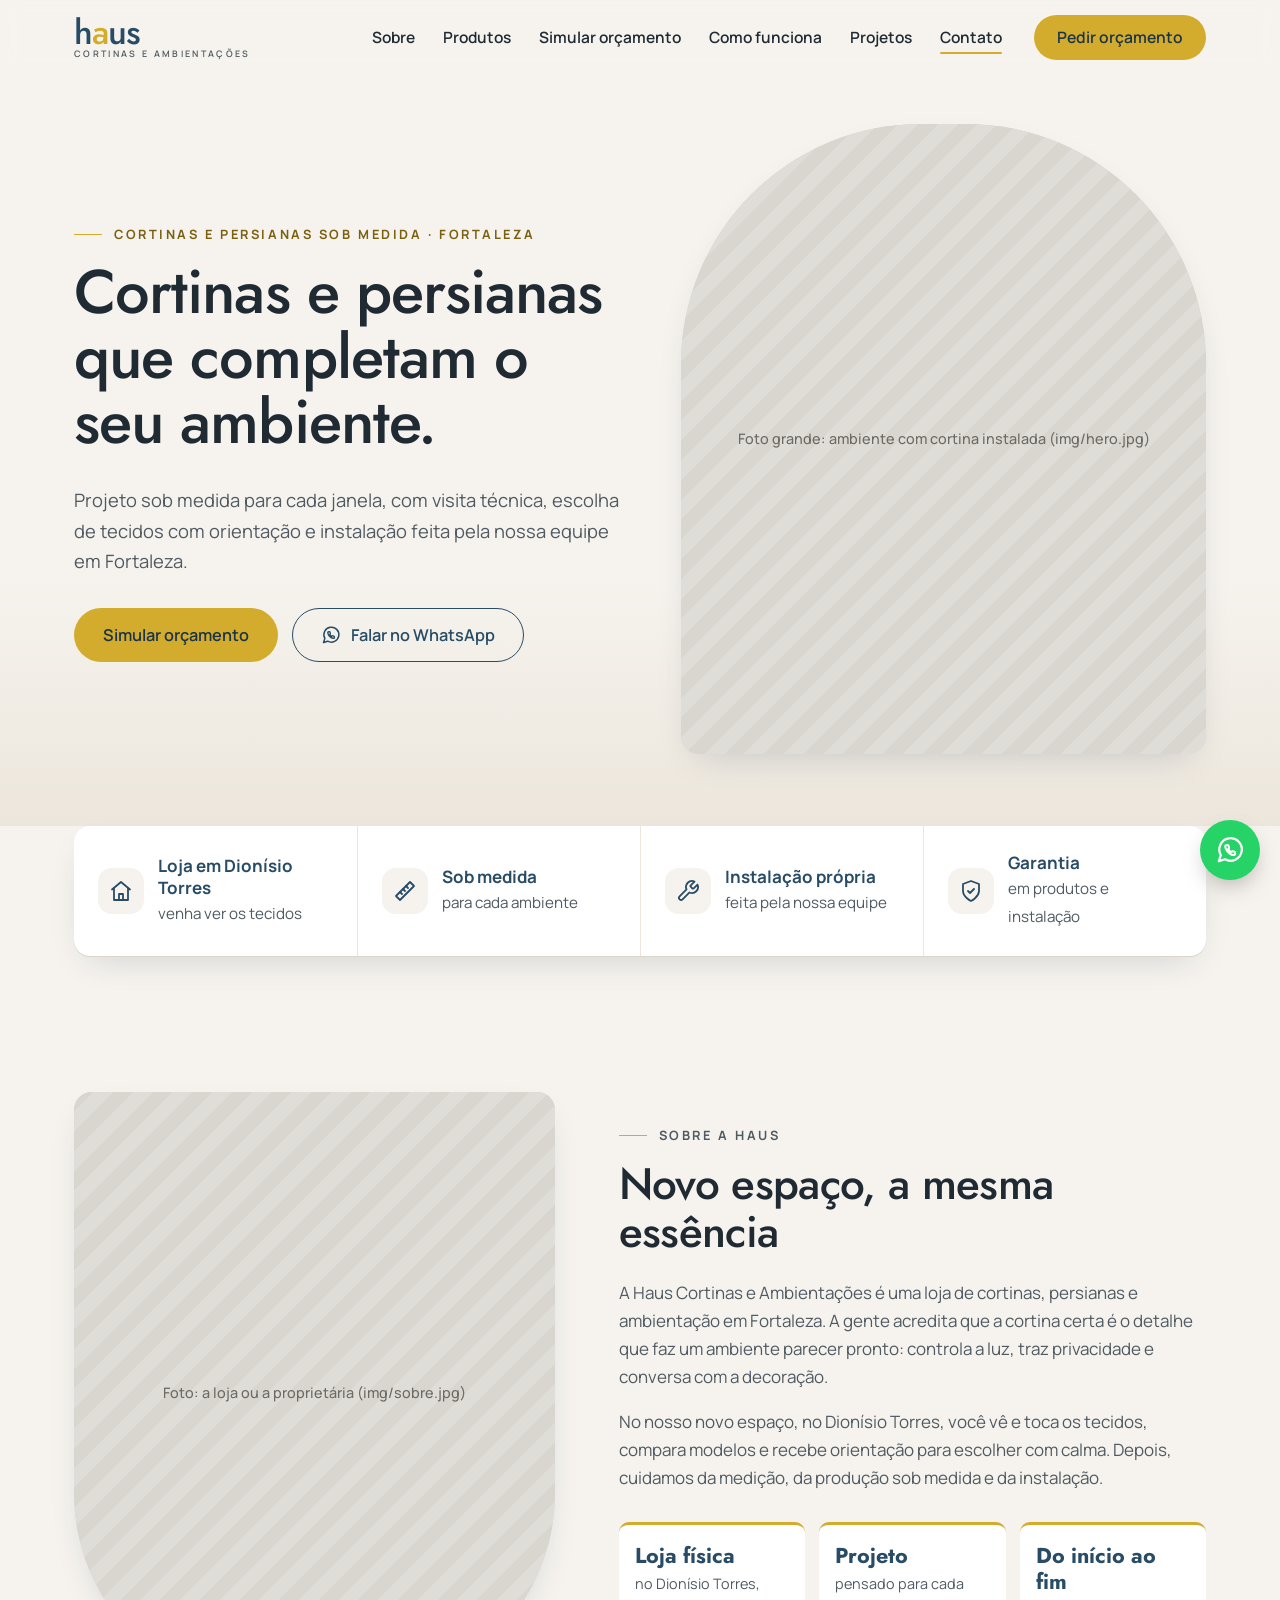
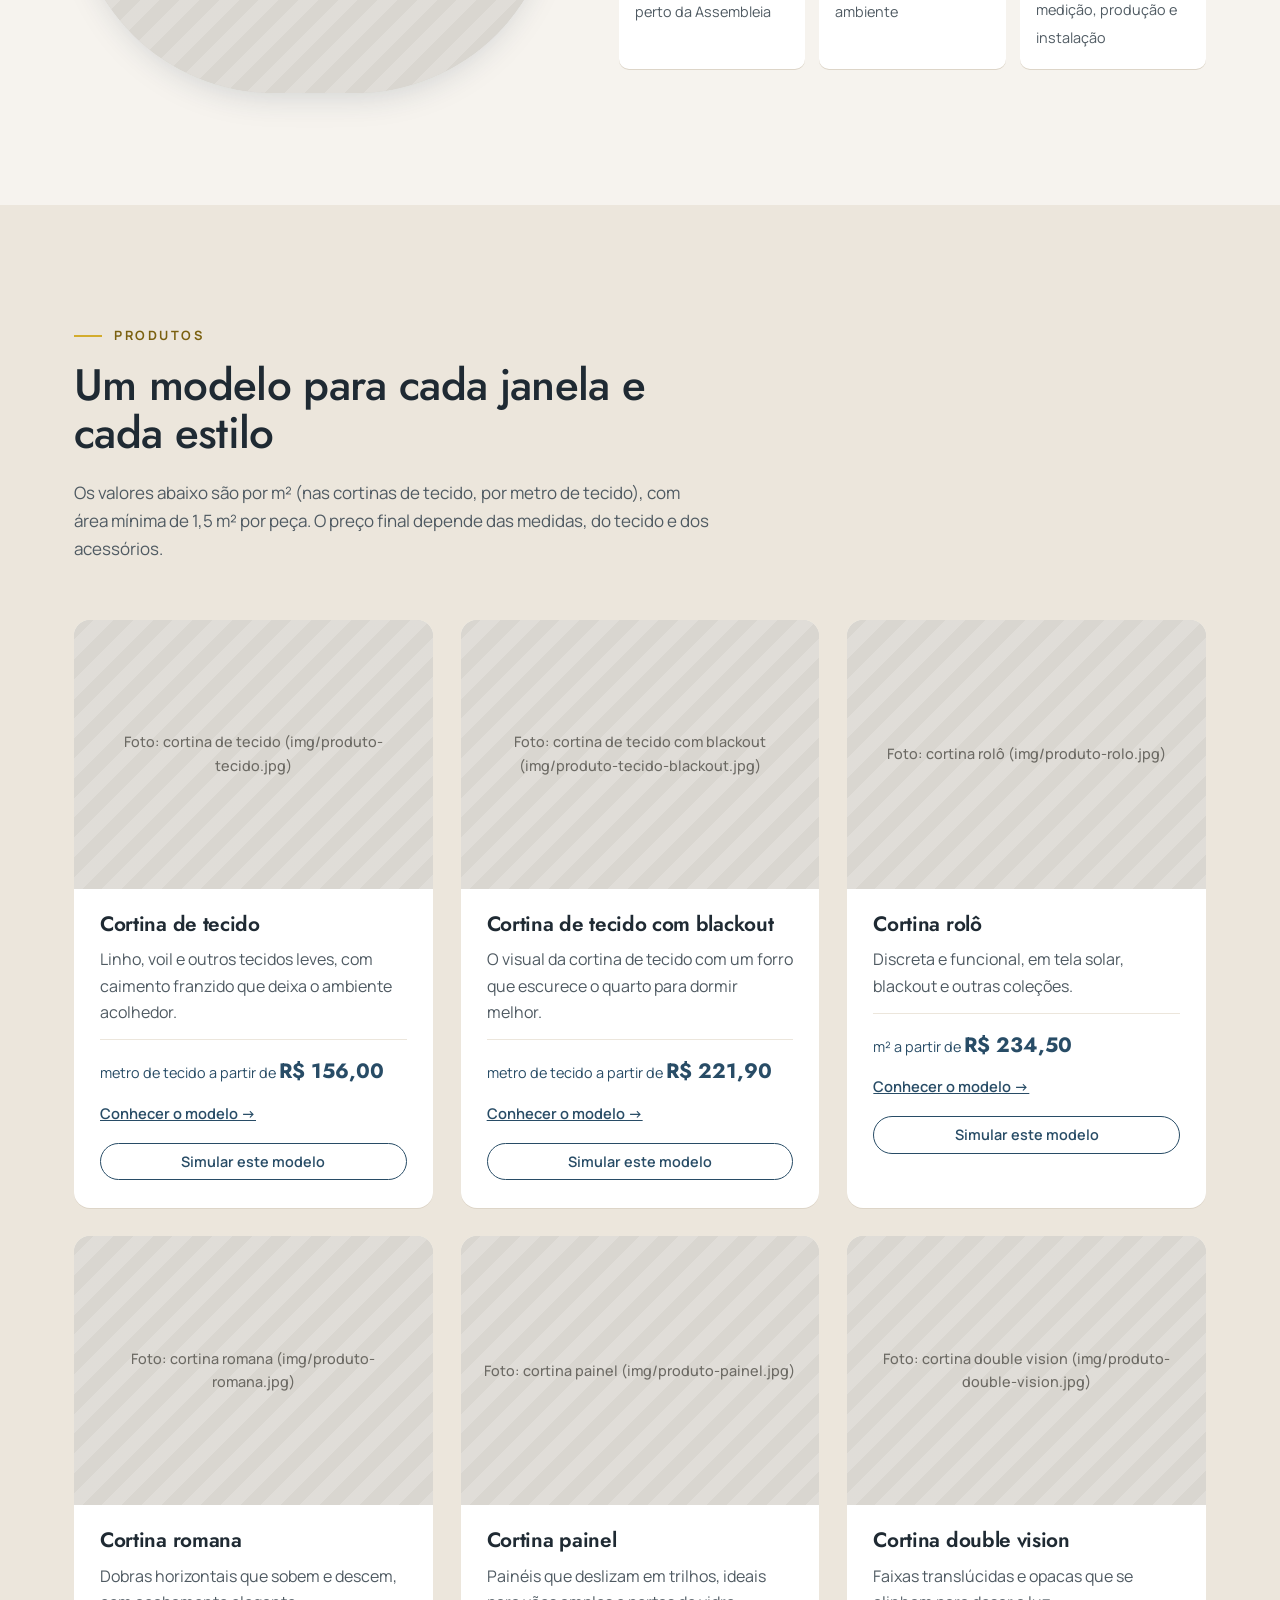
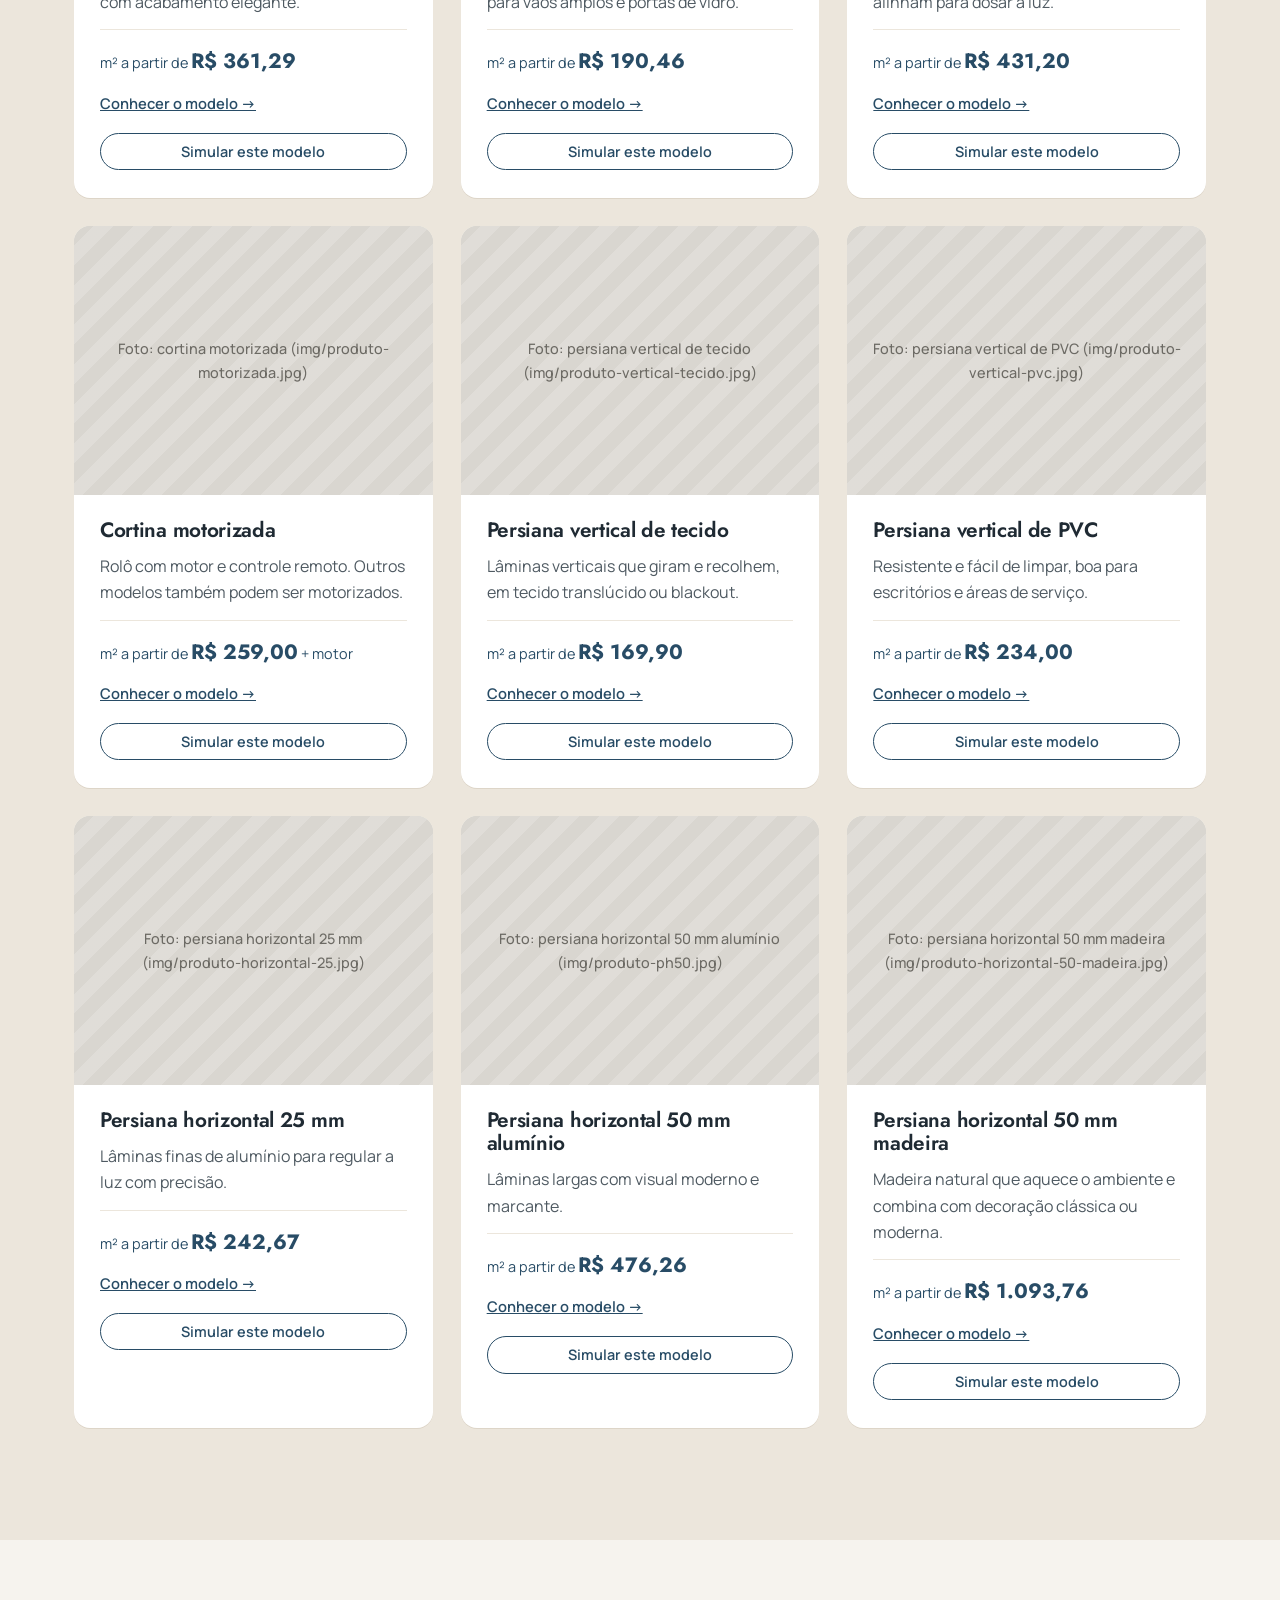
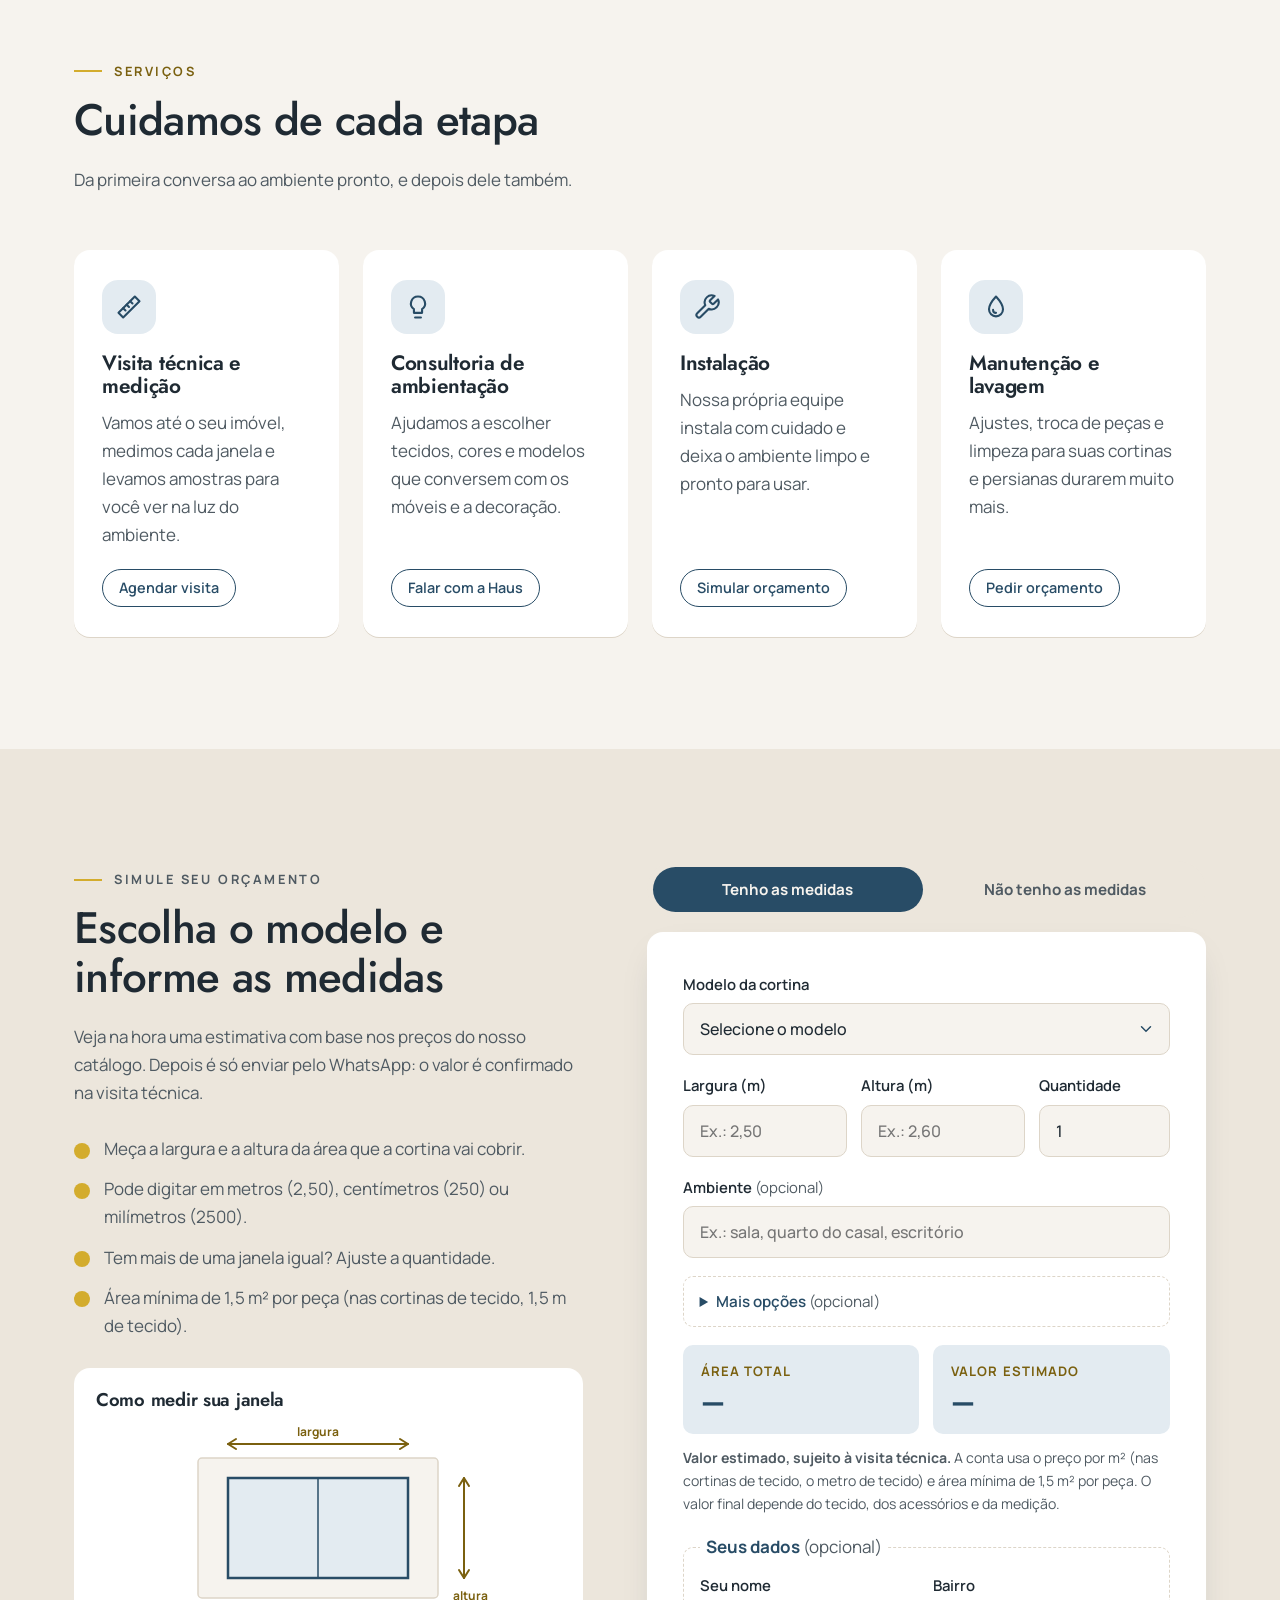
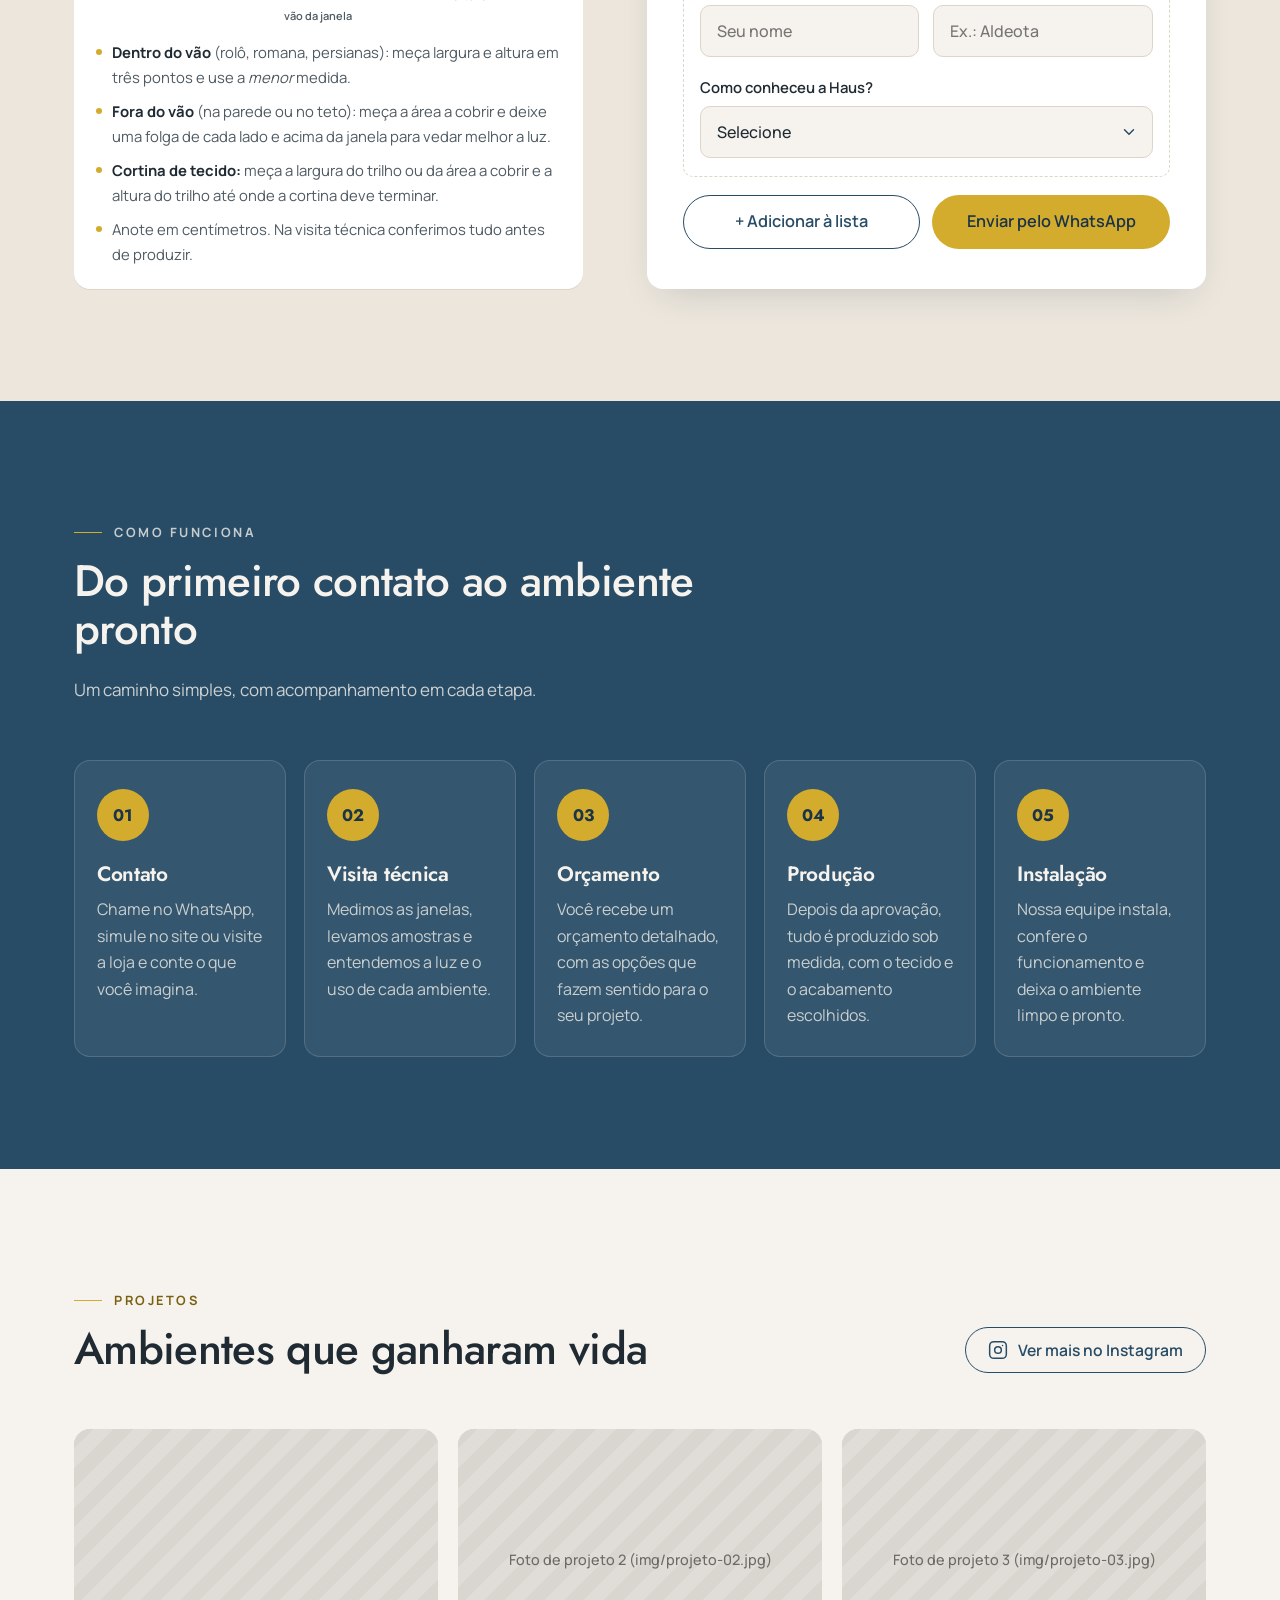
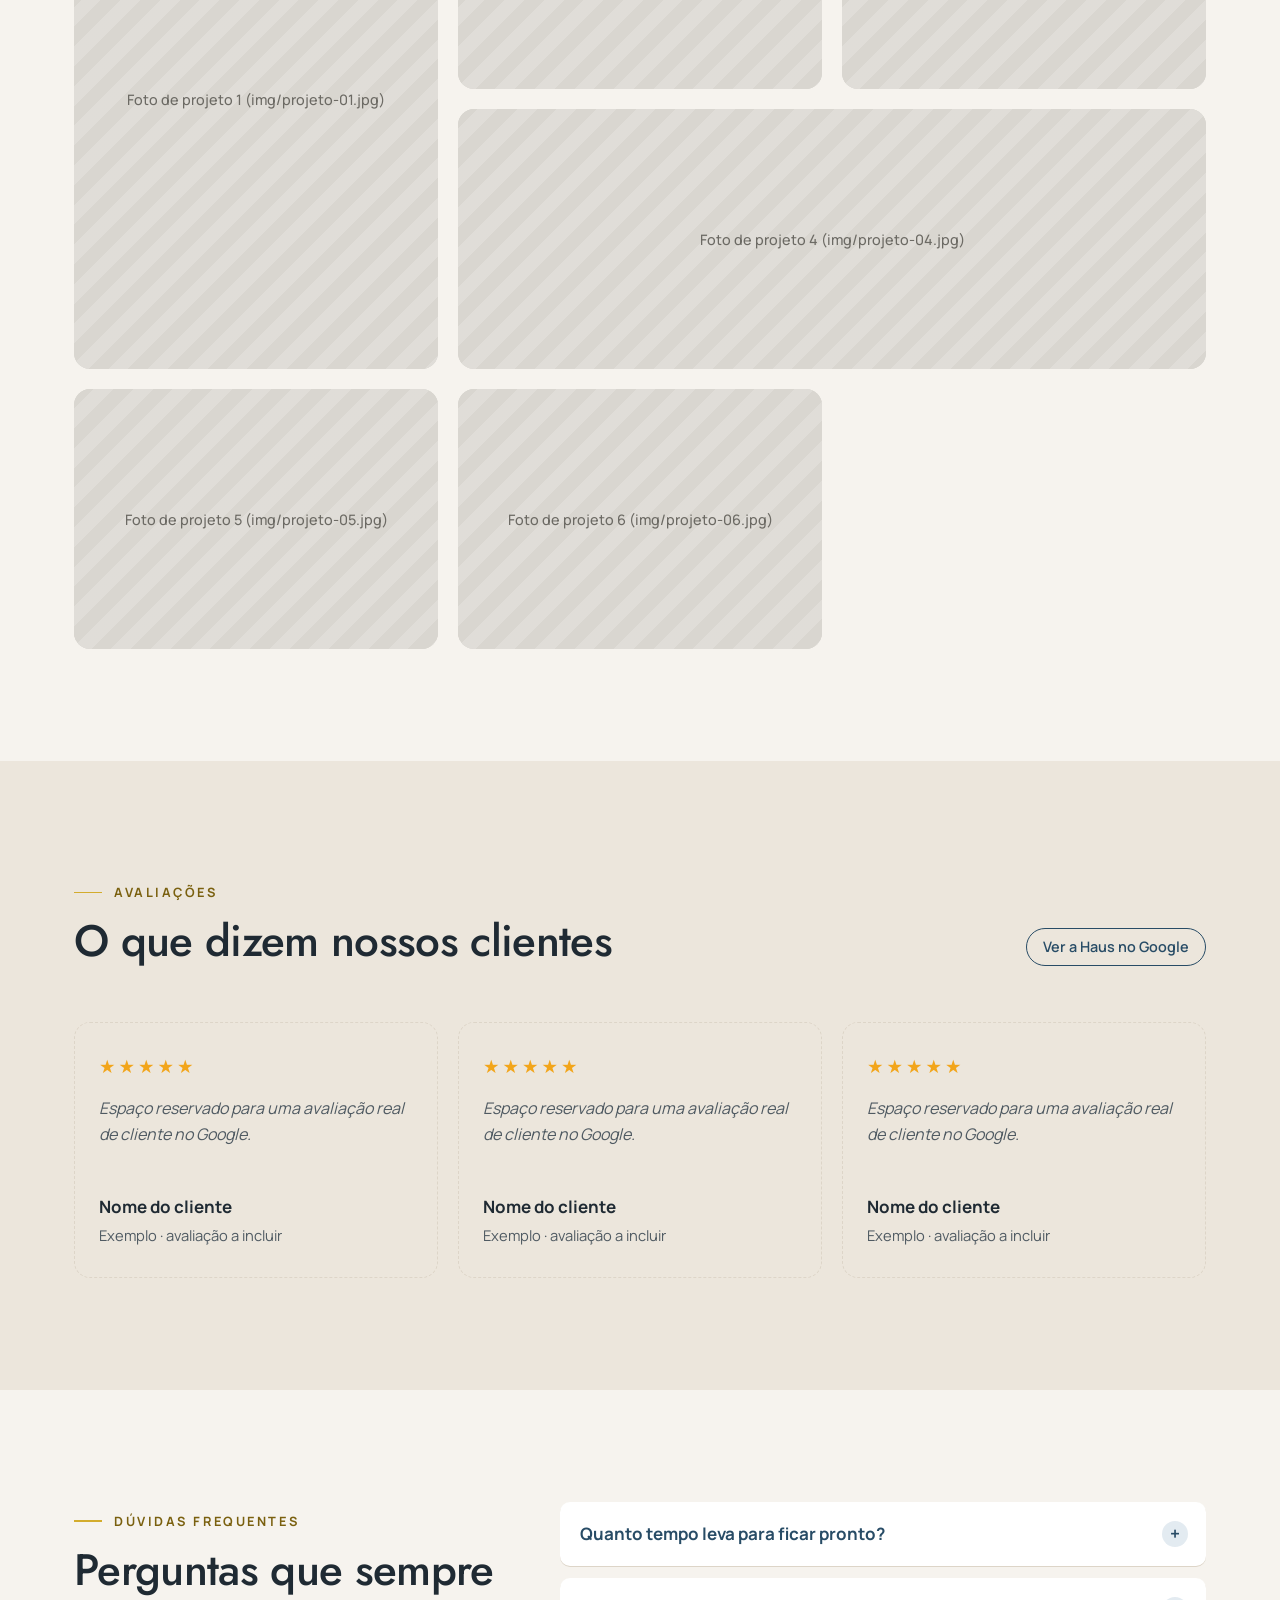
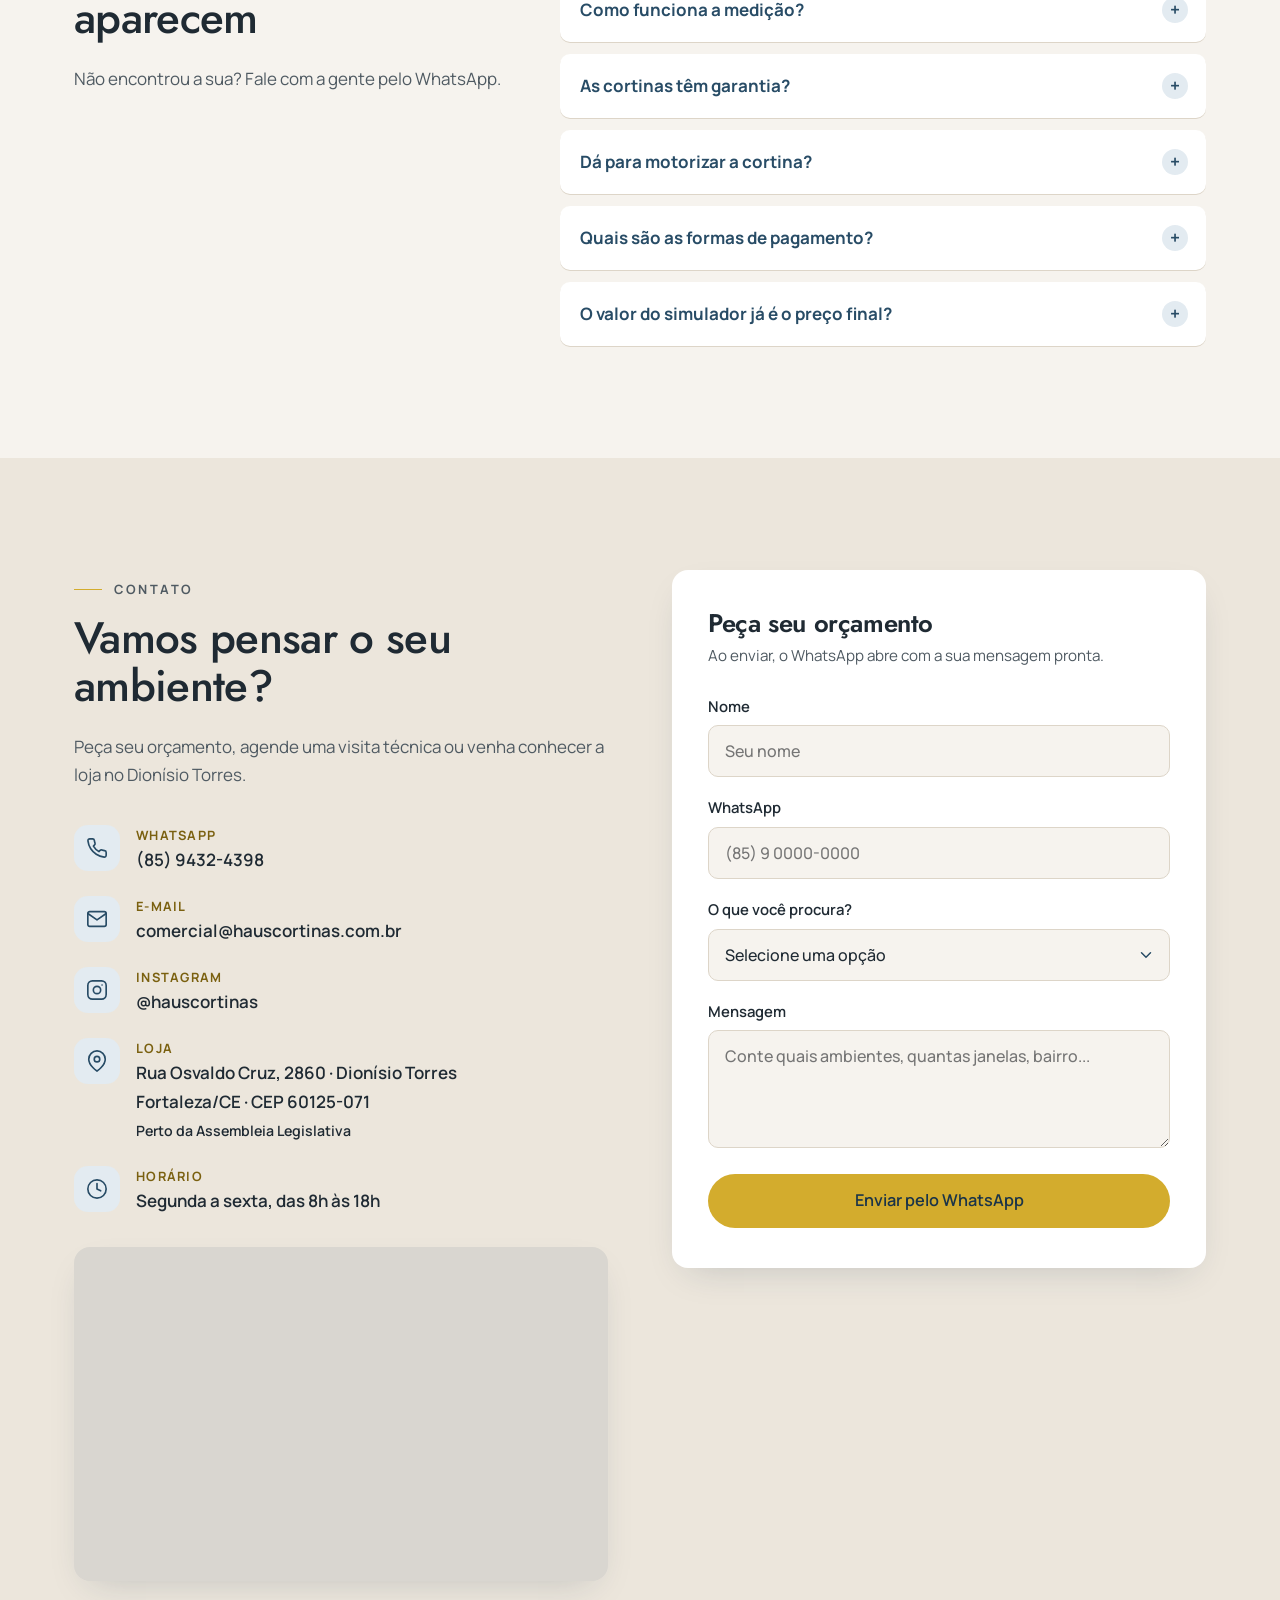
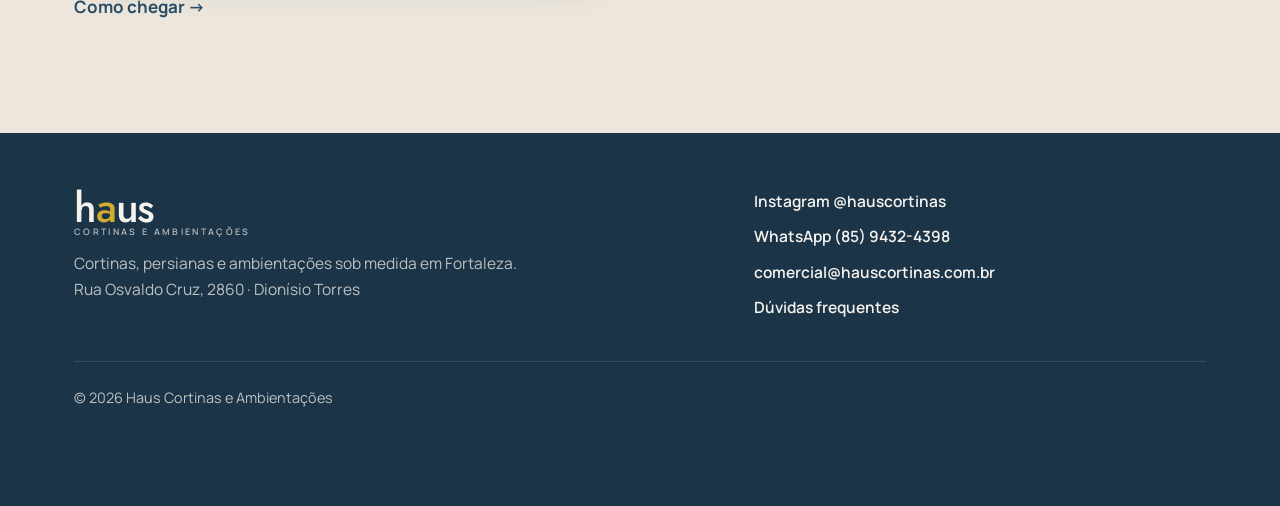
==== index.html @ 36db6d42 "Site da Haus Cortinas e Ambientações Site institucional com simulador, páginas de cada modelo, gerad" ====
<!DOCTYPE html>
<html lang="pt-BR">
<head>
  <meta charset="UTF-8">
  <meta name="viewport" content="width=device-width, initial-scale=1">

  <!-- SEO básico -->
  <title>Haus Cortinas e Ambientações | Cortinas e persianas sob medida em Fortaleza</title>
  <meta name="description" content="Cortinas e persianas sob medida em Fortaleza, com loja no Dionísio Torres, perto da Aldeota. Projeto para cada ambiente, visita técnica, instalação própria e garantia. Simule seu orçamento.">
  <meta name="keywords" content="cortinas sob medida Fortaleza, persianas Fortaleza, loja de cortinas Dionísio Torres, cortinas Aldeota, cortina blackout, cortina rolô, cortina romana, cortina motorizada, ambientação, decoração">
  <meta name="theme-color" content="#284C66">
  <link rel="canonical" href="https://hauscortinas.com.br/">

  <!-- Open Graph (aparência do link no WhatsApp, Facebook, etc.) -->
  <meta property="og:url" content="https://hauscortinas.com.br/">
  <meta property="og:type" content="website">
  <meta property="og:locale" content="pt_BR">
  <meta property="og:site_name" content="Haus Cortinas e Ambientações">
  <meta property="og:title" content="Haus Cortinas e Ambientações | Cortinas e persianas sob medida em Fortaleza">
  <meta property="og:description" content="Cortinas e persianas que completam o seu ambiente. Projeto sob medida, visita técnica e instalação em Fortaleza.">
  <meta property="og:image" content="https://hauscortinas.com.br/img/og-image.jpg">
  <meta property="og:image:alt" content="Haus Cortinas e Ambientações, Fortaleza">
  <meta name="twitter:card" content="summary_large_image">

  <link rel="icon" href="img/favicon.svg" type="image/svg+xml">
  <link rel="apple-touch-icon" href="img/favicon-180.png">

  <link rel="preconnect" href="https://fonts.googleapis.com">
  <link rel="preconnect" href="https://fonts.gstatic.com" crossorigin>
  <link href="https://fonts.googleapis.com/css2?family=Jost:wght@400;500;600&family=Manrope:wght@400;500;600;700&display=swap" rel="stylesheet">
  <link rel="stylesheet" href="css/style.css?v=1">

  <!-- Dados estruturados para o Google -->
  <script type="application/ld+json">
  {
    "@context": "https://schema.org",
    "@type": "HomeGoodsStore",
    "name": "Haus Cortinas e Ambientações",
    "description": "Loja de cortinas, persianas e ambientações sob medida em Fortaleza, no bairro Dionísio Torres.",
    "url": "https://hauscortinas.com.br/",
    "image": "https://hauscortinas.com.br/img/og-image.jpg",
    "telephone": "+55 85 9432-4398",
    "email": "comercial@hauscortinas.com.br",
    "address": {
      "@type": "PostalAddress",
      "streetAddress": "Rua Osvaldo Cruz, 2860 - Dionísio Torres",
      "postalCode": "60125-071",
      "addressLocality": "Fortaleza",
      "addressRegion": "CE",
      "addressCountry": "BR"
    },
    "geo": {"@type": "GeoCoordinates", "latitude": -3.74976, "longitude": -38.50511},
    "openingHoursSpecification": [
      {"@type": "OpeningHoursSpecification", "dayOfWeek": ["Monday", "Tuesday", "Wednesday", "Thursday", "Friday"], "opens": "08:00", "closes": "18:00"}
    ],
    "areaServed": {"@type": "City", "name": "Fortaleza"},
    "sameAs": ["https://www.instagram.com/hauscortinas/"]
  }
  </script>
</head>
<body>

  <a class="skip-link" href="#conteudo">Pular para o conteúdo</a>

  <!-- 1. CABEÇALHO -->
  <header class="header" id="topo">
    <div class="container header__inner">
      <!-- Logo em texto. Quando chegar a logo: <img src="img/logo-haus.png" alt="Haus Cortinas e Ambientações" width="..." height="..."> -->
      <a href="#topo" class="logo" aria-label="Haus Cortinas e Ambientações, voltar ao início">
        <span class="logo__marca" aria-hidden="true">h<b>a</b>us</span>
        <span class="logo__slogan" aria-hidden="true">CORTINAS E AMBIENTAÇÕES</span>
      </a>

      <nav class="nav" id="menu" aria-label="Menu principal">
        <ul class="nav__list">
          <li><a href="#sobre" class="nav__link">Sobre</a></li>
          <li><a href="#produtos" class="nav__link">Produtos</a></li>
          <li><a href="#simulador" class="nav__link">Simular orçamento</a></li>
          <li><a href="#como-funciona" class="nav__link">Como funciona</a></li>
          <li><a href="#projetos" class="nav__link">Projetos</a></li>
          <li><a href="#contato" class="nav__link">Contato</a></li>
        </ul>
        <a href="#contato" class="btn btn--primary nav__cta">Pedir orçamento</a>
      </nav>

      <button class="hamburger" type="button" aria-label="Abrir menu" aria-expanded="false" aria-controls="menu">
        <span></span><span></span><span></span>
      </button>
    </div>
  </header>

  <main id="conteudo">

    <!-- 2. HERO -->
    <section class="hero">
      <div class="container hero__inner">
        <div class="hero__text">
          <p class="eyebrow">Cortinas e persianas sob medida · Fortaleza</p>
          <h1>Cortinas e persianas que completam o seu ambiente.</h1>
          <p class="hero__lead">Projeto sob medida para cada janela, com visita técnica, escolha de tecidos com orientação e instalação feita pela nossa equipe em Fortaleza.</p>
          <div class="hero__actions">
            <a href="#simulador" class="btn btn--primary btn--lg">Simular orçamento</a>
            <a href="https://wa.me/558594324398" class="btn btn--outline btn--lg" data-whatsapp data-msg="Olá, Haus Cortinas! Vim pelo site e gostaria de mais informações." target="_blank" rel="noopener">
              <svg class="icon" viewBox="0 0 24 24" aria-hidden="true"><path d="M3 21l1.65-4.95A9 9 0 1 1 8 19.4L3 21z"/><g transform="translate(7.3 7.3) scale(.4)" stroke-width="4"><path d="M22 16.92v3a2 2 0 0 1-2.18 2 19.79 19.79 0 0 1-8.63-3.07 19.5 19.5 0 0 1-6-6 19.79 19.79 0 0 1-3.07-8.67A2 2 0 0 1 4.11 2h3a2 2 0 0 1 2 1.72 12.84 12.84 0 0 0 .7 2.81 2 2 0 0 1-.45 2.11L8.09 9.91a16 16 0 0 0 6 6l1.27-1.27a2 2 0 0 1 2.11-.45 12.84 12.84 0 0 0 2.81.7A2 2 0 0 1 22 16.92z"/></g></svg>
              Falar no WhatsApp
            </a>
          </div>
        </div>
        <figure class="hero__media media" data-label="Foto grande: ambiente com cortina instalada (img/hero.jpg)">
          <img src="img/hero.jpg" alt="Sala com cortina sob medida da Haus Cortinas e Ambientações em Fortaleza" width="900" height="1080" fetchpriority="high">
        </figure>
      </div>
    </section>

    <!-- 3. DIFERENCIAIS -->
    <section class="perks" aria-label="Nossos diferenciais">
      <div class="container">
        <ul class="perks__list">
          <li class="perk">
            <svg class="perk__icon" viewBox="0 0 24 24" aria-hidden="true"><path d="M3 10.5 12 3l9 7.5"/><path d="M5 9.5V21h14V9.5"/><path d="M10 21v-6h4v6"/></svg>
            <div><strong>Loja em Dionísio Torres</strong><span>venha ver os tecidos</span></div>
          </li>
          <li class="perk">
            <svg class="perk__icon" viewBox="0 0 24 24" aria-hidden="true"><path d="M3 17 17 3l4 4L7 21z"/><path d="m7 13 2 2M10 10l2 2M13 7l2 2"/></svg>
            <div><strong>Sob medida</strong><span>para cada ambiente</span></div>
          </li>
          <li class="perk">
            <svg class="perk__icon" viewBox="0 0 24 24" aria-hidden="true"><path d="M14.7 6.3a1 1 0 0 0 0 1.4l1.6 1.6a1 1 0 0 0 1.4 0l3.77-3.77a6 6 0 0 1-7.94 7.94l-6.91 6.91a2.12 2.12 0 0 1-3-3l6.91-6.91a6 6 0 0 1 7.94-7.94l-3.76 3.76z"/></svg>
            <div><strong>Instalação própria</strong><span>feita pela nossa equipe</span></div>
          </li>
          <li class="perk">
            <svg class="perk__icon" viewBox="0 0 24 24" aria-hidden="true"><path d="M12 22s8-4 8-10V5l-8-3-8 3v7c0 6 8 10 8 10z"/><path d="m9 12 2 2 4-4"/></svg>
            <div><strong>Garantia</strong><span>em produtos e instalação</span></div>
          </li>
        </ul>
      </div>
    </section>

    <!-- SOBRE -->
    <section class="section" id="sobre">
      <div class="container sobre">
        <figure class="media sobre__media" data-label="Foto: a loja ou a proprietária (img/sobre.jpg)">
          <img src="img/sobre.jpg" alt="Loja da Haus Cortinas e Ambientações no Dionísio Torres, em Fortaleza" loading="lazy" width="900" height="1125">
        </figure>
        <div class="sobre__texto">
          <p class="eyebrow">Sobre a Haus</p>
          <h2>Novo espaço, a mesma essência</h2>
          <p>A Haus Cortinas e Ambientações é uma loja de cortinas, persianas e ambientação em Fortaleza. A gente acredita que a cortina certa é o detalhe que faz um ambiente parecer pronto: controla a luz, traz privacidade e conversa com a decoração.</p>
          <p>No nosso novo espaço, no Dionísio Torres, você vê e toca os tecidos, compara modelos e recebe orientação para escolher com calma. Depois, cuidamos da medição, da produção sob medida e da instalação.</p>
          <ul class="sobre__destaques">
            <li><strong>Loja física</strong><span>no Dionísio Torres, perto da Assembleia</span></li>
            <li><strong>Projeto</strong><span>pensado para cada ambiente</span></li>
            <li><strong>Do início ao fim</strong><span>medição, produção e instalação</span></li>
          </ul>
        </div>
      </div>
    </section>

    <!-- 4. PRODUTOS -->
    <section class="section section--soft" id="produtos">
      <div class="container">
        <div class="section__head">
          <p class="eyebrow">Produtos</p>
          <h2>Um modelo para cada janela e cada estilo</h2>
          <p>Os valores abaixo são por m² (nas cortinas de tecido, por metro de tecido), com área mínima de 1,5 m² por peça. O preço final depende das medidas, do tecido e dos acessórios.</p>
        </div>

        <div class="products">
          <article class="card product">
            <figure class="media product__media" data-label="Foto: cortina de tecido (img/produto-tecido.jpg)">
              <img src="img/produto-tecido.jpg" alt="Cortina de tecido sob medida em sala" loading="lazy" width="960" height="720">
            </figure>
            <div class="product__body">
              <h3>Cortina de tecido</h3>
              <p>Linho, voil e outros tecidos leves, com caimento franzido que deixa o ambiente acolhedor.</p>
              <p class="product__price">metro de tecido a partir de <strong>R$ 156,00</strong></p>
              <a href="cortina-de-tecido.html" class="product__mais">Conhecer o modelo →</a>
              <button type="button" class="btn btn--outline btn--sm product__sim" data-modelo="Cortina de tecido">Simular este modelo</button>
            </div>
          </article>

          <article class="card product">
            <figure class="media product__media" data-label="Foto: cortina de tecido com blackout (img/produto-tecido-blackout.jpg)">
              <img src="img/produto-tecido-blackout.jpg" alt="Cortina de tecido com forro blackout em quarto" loading="lazy" width="720" height="720">
            </figure>
            <div class="product__body">
              <h3>Cortina de tecido com blackout</h3>
              <p>O visual da cortina de tecido com um forro que escurece o quarto para dormir melhor.</p>
              <p class="product__price">metro de tecido a partir de <strong>R$ 221,90</strong></p>
              <a href="cortina-blackout.html" class="product__mais">Conhecer o modelo →</a>
              <button type="button" class="btn btn--outline btn--sm product__sim" data-modelo="Cortina de tecido com blackout">Simular este modelo</button>
            </div>
          </article>

          <article class="card product">
            <figure class="media product__media" data-label="Foto: cortina rolô (img/produto-rolo.jpg)">
              <img src="img/produto-rolo.jpg" alt="Cortina rolô tela solar em janela" loading="lazy" width="720" height="720">
            </figure>
            <div class="product__body">
              <h3>Cortina rolô</h3>
              <p>Discreta e funcional, em tela solar, blackout e outras coleções.</p>
              <p class="product__price">m² a partir de <strong>R$ 234,50</strong></p>
              <a href="cortina-rolo.html" class="product__mais">Conhecer o modelo →</a>
              <button type="button" class="btn btn--outline btn--sm product__sim" data-modelo="Cortina rolô">Simular este modelo</button>
            </div>
          </article>

          <article class="card product">
            <figure class="media product__media" data-label="Foto: cortina romana (img/produto-romana.jpg)">
              <img src="img/produto-romana.jpg" alt="Cortina romana com dobras horizontais em janela" loading="lazy" width="960" height="720">
            </figure>
            <div class="product__body">
              <h3>Cortina romana</h3>
              <p>Dobras horizontais que sobem e descem, com acabamento elegante.</p>
              <p class="product__price">m² a partir de <strong>R$ 361,29</strong></p>
              <a href="cortina-romana.html" class="product__mais">Conhecer o modelo →</a>
              <button type="button" class="btn btn--outline btn--sm product__sim" data-modelo="Cortina romana">Simular este modelo</button>
            </div>
          </article>

          <article class="card product">
            <figure class="media product__media" data-label="Foto: cortina painel (img/produto-painel.jpg)">
              <img src="img/produto-painel.jpg" alt="Cortina painel deslizante em janela ampla" loading="lazy" width="720" height="720">
            </figure>
            <div class="product__body">
              <h3>Cortina painel</h3>
              <p>Painéis que deslizam em trilhos, ideais para vãos amplos e portas de vidro.</p>
              <p class="product__price">m² a partir de <strong>R$ 190,46</strong></p>
              <a href="cortina-painel.html" class="product__mais">Conhecer o modelo →</a>
              <button type="button" class="btn btn--outline btn--sm product__sim" data-modelo="Cortina painel">Simular este modelo</button>
            </div>
          </article>

          <article class="card product">
            <figure class="media product__media" data-label="Foto: cortina double vision (img/produto-double-vision.jpg)">
              <img src="img/produto-double-vision.jpg" alt="Cortina double vision com faixas translúcidas e opacas" loading="lazy" width="720" height="720">
            </figure>
            <div class="product__body">
              <h3>Cortina double vision</h3>
              <p>Faixas translúcidas e opacas que se alinham para dosar a luz.</p>
              <p class="product__price">m² a partir de <strong>R$ 431,20</strong></p>
              <a href="cortina-double-vision.html" class="product__mais">Conhecer o modelo →</a>
              <button type="button" class="btn btn--outline btn--sm product__sim" data-modelo="Cortina double vision">Simular este modelo</button>
            </div>
          </article>

          <article class="card product">
            <figure class="media product__media" data-label="Foto: cortina motorizada (img/produto-motorizada.jpg)">
              <img src="img/produto-motorizada.jpg" alt="Cortina rolô motorizada em sala" loading="lazy" width="720" height="720">
            </figure>
            <div class="product__body">
              <h3>Cortina motorizada</h3>
              <p>Rolô com motor e controle remoto. Outros modelos também podem ser motorizados.</p>
              <p class="product__price">m² a partir de <strong>R$ 259,00</strong> + motor</p>
              <a href="cortina-motorizada.html" class="product__mais">Conhecer o modelo →</a>
              <button type="button" class="btn btn--outline btn--sm product__sim" data-modelo="Cortina motorizada">Simular este modelo</button>
            </div>
          </article>

          <article class="card product">
            <figure class="media product__media" data-label="Foto: persiana vertical de tecido (img/produto-vertical-tecido.jpg)">
              <img src="img/produto-vertical-tecido.jpg" alt="Persiana vertical de tecido em sala" loading="lazy" width="720" height="720">
            </figure>
            <div class="product__body">
              <h3>Persiana vertical de tecido</h3>
              <p>Lâminas verticais que giram e recolhem, em tecido translúcido ou blackout.</p>
              <p class="product__price">m² a partir de <strong>R$ 169,90</strong></p>
              <a href="persiana-vertical-tecido.html" class="product__mais">Conhecer o modelo →</a>
              <button type="button" class="btn btn--outline btn--sm product__sim" data-modelo="Persiana vertical de tecido">Simular este modelo</button>
            </div>
          </article>

          <article class="card product">
            <figure class="media product__media" data-label="Foto: persiana vertical de PVC (img/produto-vertical-pvc.jpg)">
              <img src="img/produto-vertical-pvc.jpg" alt="Persiana vertical de PVC em escritório" loading="lazy" width="720" height="720">
            </figure>
            <div class="product__body">
              <h3>Persiana vertical de PVC</h3>
              <p>Resistente e fácil de limpar, boa para escritórios e áreas de serviço.</p>
              <p class="product__price">m² a partir de <strong>R$ 234,00</strong></p>
              <a href="persiana-vertical-pvc.html" class="product__mais">Conhecer o modelo →</a>
              <button type="button" class="btn btn--outline btn--sm product__sim" data-modelo="Persiana vertical de PVC">Simular este modelo</button>
            </div>
          </article>

          <article class="card product">
            <figure class="media product__media" data-label="Foto: persiana horizontal 25 mm (img/produto-horizontal-25.jpg)">
              <img src="img/produto-horizontal-25.jpg" alt="Persiana horizontal de alumínio 25 mm em janela" loading="lazy" width="720" height="720">
            </figure>
            <div class="product__body">
              <h3>Persiana horizontal 25 mm</h3>
              <p>Lâminas finas de alumínio para regular a luz com precisão.</p>
              <p class="product__price">m² a partir de <strong>R$ 242,67</strong></p>
              <a href="persiana-horizontal-25mm.html" class="product__mais">Conhecer o modelo →</a>
              <button type="button" class="btn btn--outline btn--sm product__sim" data-modelo="Persiana horizontal 25 mm">Simular este modelo</button>
            </div>
          </article>

          <article class="card product">
            <figure class="media product__media" data-label="Foto: persiana horizontal 50 mm alumínio (img/produto-ph50.jpg)">
              <img src="img/produto-ph50.jpg" alt="Persiana horizontal 50 mm de alumínio em sala de reunião" loading="lazy" width="720" height="720">
            </figure>
            <div class="product__body">
              <h3>Persiana horizontal 50 mm alumínio</h3>
              <p>Lâminas largas com visual moderno e marcante.</p>
              <p class="product__price">m² a partir de <strong>R$ 476,26</strong></p>
              <a href="persiana-horizontal-50mm-aluminio.html" class="product__mais">Conhecer o modelo →</a>
              <button type="button" class="btn btn--outline btn--sm product__sim" data-modelo="Persiana horizontal 50 mm alumínio">Simular este modelo</button>
            </div>
          </article>

          <article class="card product">
            <figure class="media product__media" data-label="Foto: persiana horizontal 50 mm madeira (img/produto-horizontal-50-madeira.jpg)">
              <img src="img/produto-horizontal-50-madeira.jpg" alt="Persiana horizontal 50 mm de madeira em ambiente aconchegante" loading="lazy" width="720" height="720">
            </figure>
            <div class="product__body">
              <h3>Persiana horizontal 50 mm madeira</h3>
              <p>Madeira natural que aquece o ambiente e combina com decoração clássica ou moderna.</p>
              <p class="product__price">m² a partir de <strong>R$ 1.093,76</strong></p>
              <a href="persiana-horizontal-50mm-madeira.html" class="product__mais">Conhecer o modelo →</a>
              <button type="button" class="btn btn--outline btn--sm product__sim" data-modelo="Persiana horizontal 50 mm madeira">Simular este modelo</button>
            </div>
          </article>
        </div>
      </div>
    </section>

    <!-- SERVIÇOS (HAUS: confirmar quais serviços a loja oferece) -->
    <section class="section" id="servicos">
      <div class="container">
        <div class="section__head">
          <p class="eyebrow">Serviços</p>
          <h2>Cuidamos de cada etapa</h2>
          <p>Da primeira conversa ao ambiente pronto, e depois dele também.</p>
        </div>

        <div class="servicos servicos--4">
          <article class="card servico">
            <svg class="servico__icone" viewBox="0 0 24 24" aria-hidden="true"><path d="M3 17 17 3l4 4L7 21z"/><path d="m7 13 2 2M10 10l2 2M13 7l2 2"/></svg>
            <h3>Visita técnica e medição</h3>
            <p>Vamos até o seu imóvel, medimos cada janela e levamos amostras para você ver na luz do ambiente.</p>
            <a href="https://wa.me/558594324398" class="btn btn--outline btn--sm" data-whatsapp data-msg="Olá, Haus Cortinas! Vim pelo site e gostaria de agendar uma visita técnica." target="_blank" rel="noopener">Agendar visita</a>
          </article>
          <article class="card servico">
            <svg class="servico__icone" viewBox="0 0 24 24" aria-hidden="true"><path d="M12 3a6 6 0 0 0-3.5 10.9V17h7v-3.1A6 6 0 0 0 12 3z"/><path d="M9.5 21h5"/></svg>
            <h3>Consultoria de ambientação</h3>
            <p>Ajudamos a escolher tecidos, cores e modelos que conversem com os móveis e a decoração.</p>
            <a href="https://wa.me/558594324398" class="btn btn--outline btn--sm" data-whatsapp data-msg="Olá, Haus Cortinas! Vim pelo site e gostaria de uma consultoria de ambientação." target="_blank" rel="noopener">Falar com a Haus</a>
          </article>
          <article class="card servico">
            <svg class="servico__icone" viewBox="0 0 24 24" aria-hidden="true"><path d="M14.7 6.3a1 1 0 0 0 0 1.4l1.6 1.6a1 1 0 0 0 1.4 0l3.77-3.77a6 6 0 0 1-7.94 7.94l-6.91 6.91a2.12 2.12 0 0 1-3-3l6.91-6.91a6 6 0 0 1 7.94-7.94l-3.76 3.76z"/></svg>
            <h3>Instalação</h3>
            <p>Nossa própria equipe instala com cuidado e deixa o ambiente limpo e pronto para usar.</p>
            <a href="#simulador" class="btn btn--outline btn--sm">Simular orçamento</a>
          </article>
          <article class="card servico">
            <svg class="servico__icone" viewBox="0 0 24 24" aria-hidden="true"><path d="M12 3s6 6.5 6 11a6 6 0 0 1-12 0c0-4.5 6-11 6-11z"/><path d="M9.5 14.5a2.5 2.5 0 0 0 2.5 2.5"/></svg>
            <h3>Manutenção e lavagem</h3>
            <p>Ajustes, troca de peças e limpeza para suas cortinas e persianas durarem muito mais.</p>
            <a href="https://wa.me/558594324398" class="btn btn--outline btn--sm" data-whatsapp data-msg="Olá, Haus Cortinas! Vim pelo site e gostaria de um orçamento de manutenção ou lavagem." target="_blank" rel="noopener">Pedir orçamento</a>
          </article>
        </div>
      </div>
    </section>

    <!-- SIMULADOR DE ORÇAMENTO -->
    <section class="section section--soft" id="simulador">
      <div class="container sim">
        <div class="sim__intro">
          <p class="eyebrow">Simule seu orçamento</p>
          <h2>Escolha o modelo e informe as medidas</h2>
          <p>Veja na hora uma estimativa com base nos preços do nosso catálogo. Depois é só enviar pelo WhatsApp: o valor é confirmado na visita técnica.</p>
          <ul class="sim__tips">
            <li>Meça a largura e a altura da área que a cortina vai cobrir.</li>
            <li>Pode digitar em metros (2,50), centímetros (250) ou milímetros (2500).</li>
            <li>Tem mais de uma janela igual? Ajuste a quantidade.</li>
            <li>Área mínima de 1,5 m² por peça (nas cortinas de tecido, 1,5 m de tecido).</li>
          </ul>
          <div class="medir">
            <h3>Como medir sua janela</h3>
            <svg class="medir__desenho" viewBox="0 0 340 210" role="img" aria-label="Desenho de uma janela mostrando onde medir a largura e a altura">
              <rect x="40" y="38" width="240" height="140" rx="4" class="medir__parede"/>
              <rect x="70" y="58" width="180" height="100" class="medir__vao"/>
              <line x1="160" y1="58" x2="160" y2="158" class="medir__divisao"/>
              <line x1="70" y1="24" x2="250" y2="24" class="medir__seta"/>
              <polyline points="78,19 70,24 78,29" class="medir__seta"/>
              <polyline points="242,19 250,24 242,29" class="medir__seta"/>
              <text x="160" y="16" class="medir__texto">largura</text>
              <line x1="306" y1="58" x2="306" y2="158" class="medir__seta"/>
              <polyline points="301,66 306,58 311,66" class="medir__seta"/>
              <polyline points="301,150 306,158 311,150" class="medir__seta"/>
              <text x="312" y="180" class="medir__texto">altura</text>
              <text x="160" y="200" class="medir__legenda">vão da janela</text>
            </svg>
            <ul class="medir__passos">
              <li><strong>Dentro do vão</strong> (rolô, romana, persianas): meça largura e altura em três pontos e use a <em>menor</em> medida.</li>
              <li><strong>Fora do vão</strong> (na parede ou no teto): meça a área a cobrir e deixe uma folga de cada lado e acima da janela para vedar melhor a luz.</li>
              <li><strong>Cortina de tecido:</strong> meça a largura do trilho ou da área a cobrir e a altura do trilho até onde a cortina deve terminar.</li>
              <li>Anote em centímetros. Na visita técnica conferimos tudo antes de produzir.</li>
            </ul>
          </div>
        </div>

        <div class="sim__lado">
        <!-- Dois jeitos de simular: com medidas (exato) ou sem medidas (faixa estimada) -->
        <div class="sim__modos" role="tablist" aria-label="Como você quer simular">
          <button type="button" role="tab" class="sim__modo is-ativo" id="modo-medidas" aria-selected="true">Tenho as medidas</button>
          <button type="button" role="tab" class="sim__modo" id="modo-rapido" aria-selected="false">Não tenho as medidas</button>
        </div>

        <!-- Modo rápido: 3 perguntas de toque -> faixa estimada -->
        <div class="card form sim__rapido" id="sim-rapido" hidden>
          <div class="rapido__progresso" aria-hidden="true"><span></span><span></span><span></span></div>

          <div class="rapido__passo is-ativo" data-passo="1">
            <p class="rapido__pergunta">1 de 3 · Para qual ambiente?</p>
            <div class="rapido__opcoes" data-campo="ambiente">
              <button type="button">Sala</button>
              <button type="button">Quarto</button>
              <button type="button">Escritório ou loja</button>
              <button type="button">Varanda</button>
              <button type="button">Vários ambientes</button>
            </div>
          </div>

          <div class="rapido__passo" data-passo="2">
            <p class="rapido__pergunta">2 de 3 · O que você procura?</p>
            <div class="rapido__opcoes" data-campo="modelo">
              <button type="button" data-modelo="Cortina de tecido">Cortina de tecido</button>
              <button type="button" data-modelo="Cortina de tecido com blackout">Cortina com blackout</button>
              <button type="button" data-modelo="Cortina rolô">Cortina rolô</button>
              <button type="button" data-modelo="Persiana horizontal 25 mm">Persiana</button>
              <button type="button" data-modelo="Cortina motorizada">Cortina motorizada</button>
              <button type="button" data-modelo="">Ainda não sei</button>
            </div>
          </div>

          <div class="rapido__passo" data-passo="3">
            <p class="rapido__pergunta">3 de 3 · Quantas janelas?</p>
            <div class="rapido__opcoes" data-campo="janelas">
              <button type="button" data-min="1" data-max="1">1</button>
              <button type="button" data-min="2" data-max="2">2</button>
              <button type="button" data-min="3" data-max="5">3 a 5</button>
              <button type="button" data-min="6" data-max="0">Mais de 5</button>
            </div>
          </div>

          <div class="rapido__resultado" id="rapido-resultado" hidden>
            <p class="eyebrow">Estimativa inicial</p>
            <h3 id="rapido-titulo"></h3>
            <p class="rapido__preco" id="rapido-preco"></p>
            <p class="sim__note" id="rapido-nota"></p>
            <p class="rapido__resumo" id="rapido-resumo"></p>
            <div class="sim__actions">
              <a class="btn btn--primary btn--lg" id="rapido-whats" href="#" target="_blank" rel="noopener">Agendar visita no WhatsApp</a>
              <button type="button" class="btn btn--outline btn--lg" id="rapido-medidas">Tenho as medidas</button>
            </div>
            <button type="button" class="rapido__refazer" id="rapido-refazer">↺ Refazer simulação</button>
          </div>
        </div>

        <form class="card form sim__form" id="form-simulador" novalidate>
          <div class="field">
            <label for="sim-modelo">Modelo da cortina</label>
            <!-- PREÇOS HAUS: revisar
                 Ainda são os valores de referência do modelo de site. Troque pelos da tabela da Haus.
                 data-preco: R$ por m² (ou por metro de tecido quando data-calculo="tecido")
                 data-alturamax: altura do rolo de tecido (acima dela, o tecido é invertido)
                 data-guia: R$ por metro da guia opcional
                 data-acessorios / data-acessorios-nome: valor fixo por peça (ex.: motor)
                 data-prazo: dias úteis de produção
                 O gerador de orçamento (orcamento.html) lê estes mesmos preços.
                 Os preços "a partir de" dos cartões de produto e das páginas de modelo
                 também precisam ser atualizados. -->
            <select id="sim-modelo" name="modelo" required>
              <option value="" disabled selected>Selecione o modelo</option>
              <optgroup label="Cortinas">
                <option data-preco="156.00" data-calculo="tecido" data-alturamax="2.80" data-prazo="10">Cortina de tecido</option>
                <option data-preco="221.90" data-calculo="tecido" data-alturamax="2.70" data-prazo="10">Cortina de tecido com blackout</option>
                <option data-preco="234.50" data-guia="110.00" data-prazo="5">Cortina rolô</option>
                <option data-preco="361.29" data-prazo="12">Cortina romana</option>
                <option data-preco="190.46" data-prazo="10">Cortina painel</option>
                <option data-preco="431.20" data-prazo="10">Cortina double vision</option>
                <option data-preco="259.00" data-acessorios="1220.00" data-acessorios-nome="motor" data-prazo="12">Cortina motorizada</option>
              </optgroup>
              <optgroup label="Persianas">
                <option data-preco="169.90" data-prazo="5">Persiana vertical de tecido</option>
                <option data-preco="234.00" data-prazo="5">Persiana vertical de PVC</option>
                <option data-preco="242.67" data-prazo="5">Persiana horizontal 25 mm</option>
                <option data-preco="476.26" data-prazo="12">Persiana horizontal 50 mm alumínio</option>
                <option data-preco="1093.76" data-prazo="12">Persiana horizontal 50 mm madeira</option>
              </optgroup>
            </select>
          </div>

          <div class="sim__row">
            <div class="field">
              <label for="sim-largura">Largura (m)</label>
              <input type="text" id="sim-largura" name="largura" inputmode="decimal" maxlength="7" autocomplete="off" placeholder="Ex.: 2,50" required>
            </div>
            <div class="field">
              <label for="sim-altura">Altura (m)</label>
              <input type="text" id="sim-altura" name="altura" inputmode="decimal" maxlength="7" autocomplete="off" placeholder="Ex.: 2,60" required>
            </div>
            <div class="field sim__qtd">
              <label for="sim-qtd">Quantidade</label>
              <input type="text" id="sim-qtd" name="quantidade" inputmode="numeric" maxlength="2" autocomplete="off" value="1" required>
            </div>
          </div>

          <div class="field">
            <label for="sim-ambiente">Ambiente <span class="field__opt">(opcional)</span></label>
            <input type="text" id="sim-ambiente" name="ambiente" placeholder="Ex.: sala, quarto do casal, escritório">
          </div>

          <!-- Acessório opcional: aparece só nos modelos com data-guia (cortina rolô) -->
          <label class="sim__opcional" id="sim-guia-campo" hidden>
            <input type="checkbox" id="sim-guia" name="guia">
            Incluir guia <span class="field__opt">(opcional)</span>
          </label>

          <details class="sim__extras">
            <summary>Mais opções <span class="field__opt">(opcional)</span></summary>
            <div class="sim__row sim__row--2">
              <div class="field">
                <label for="sim-acionamento">Acionamento</label>
                <select id="sim-acionamento" name="acionamento">
                  <option value="">Tanto faz</option>
                  <option>Manual</option>
                  <option>Motorizado</option>
                </select>
              </div>
              <div class="field">
                <label for="sim-comando">Lado do comando</label>
                <select id="sim-comando" name="comando">
                  <option value="">Tanto faz</option>
                  <option>Esquerdo</option>
                  <option>Direito</option>
                </select>
              </div>
              <div class="field">
                <label for="sim-instalacao">Instalação</label>
                <select id="sim-instalacao" name="instalacao">
                  <option value="">Não sei</option>
                  <option>Dentro do vão</option>
                  <option>Fora do vão (na parede)</option>
                  <option>No teto</option>
                </select>
              </div>
              <div class="field">
                <label for="sim-cor">Cor ou tecido</label>
                <input type="text" id="sim-cor" name="cor" placeholder="Ex.: linho bege, blackout branco">
              </div>
            </div>
          </details>

          <div class="sim__result" aria-live="polite">
            <div>
              <span id="sim-area-rotulo">Área total</span>
              <strong id="sim-area">—</strong>
            </div>
            <div>
              <span>Valor estimado</span>
              <strong id="sim-valor">—</strong>
            </div>
          </div>
          <p class="sim__note sim__calculo" id="sim-calculo" hidden></p>
          <p class="sim__condicoes" id="sim-condicoes" hidden></p>
          <p class="sim__note" id="sim-nota"><strong>Valor estimado, sujeito à visita técnica.</strong> A conta usa o preço por m² (nas cortinas de tecido, o metro de tecido) e área mínima de 1,5 m² por peça. O valor final depende do tecido, dos acessórios e da medição.</p>

          <fieldset class="sim__cliente">
            <legend>Seus dados <span class="field__opt">(opcional)</span></legend>
            <div class="sim__row sim__row--2">
              <div class="field">
                <label for="sim-cliente">Seu nome</label>
                <input type="text" id="sim-cliente" name="cliente" autocomplete="name" maxlength="60" placeholder="Seu nome">
              </div>
              <div class="field">
                <label for="sim-bairro">Bairro</label>
                <input type="text" id="sim-bairro" name="bairro" maxlength="40" placeholder="Ex.: Aldeota">
              </div>
            </div>
            <div class="field">
              <label for="sim-origem">Como conheceu a Haus?</label>
              <select id="sim-origem" name="origem">
                <option value="">Selecione</option>
                <option>Instagram</option>
                <option>Google</option>
                <option>Passei pela loja</option>
                <option>Indicação de amigo ou parente</option>
                <option>Arquiteto ou decorador</option>
                <option>Já sou cliente</option>
                <option>Outro</option>
              </select>
            </div>
          </fieldset>

          <p class="form__error" role="alert" hidden></p>

          <div class="sim__actions">
            <button type="button" class="btn btn--outline btn--lg" id="sim-adicionar">+ Adicionar à lista</button>
            <button type="submit" class="btn btn--primary btn--lg">Enviar pelo WhatsApp</button>
          </div>

          <div class="sim__lista" id="sim-lista" hidden>
            <h3>Sua lista de orçamento</h3>
            <ul id="sim-itens"></ul>
            <p class="sim__total">Total estimado: <strong id="sim-total">—</strong></p>
            <p class="sim__condicoes" id="sim-total-condicoes" hidden></p>
            <p class="sim__note">Tem mais janelas? Preencha as medidas acima e toque em "Adicionar à lista". Ao enviar, a lista inteira vai numa única mensagem.</p>
            <button type="button" class="rapido__refazer" id="sim-refazer">↺ Refazer simulação (limpar a lista)</button>
          </div>
        </form>
        </div>
      </div>
    </section>

    <!-- Resumo antes de enviar para o WhatsApp -->
    <dialog class="sim__confirmar" id="sim-confirmar" aria-labelledby="sim-confirmar-titulo">
      <h3 id="sim-confirmar-titulo">Confira antes de enviar</h3>
      <p class="sim__note">Esta é a mensagem que vai para o WhatsApp da Haus:</p>
      <pre class="sim__previa" id="sim-previa"></pre>
      <div class="sim__actions">
        <button type="button" class="btn btn--outline btn--lg" id="sim-voltar">Voltar e ajustar</button>
        <button type="button" class="btn btn--primary btn--lg" id="sim-enviar">Enviar pelo WhatsApp</button>
      </div>
    </dialog>

    <!-- COMO FUNCIONA -->
    <section class="section section--escura" id="como-funciona">
      <div class="container">
        <div class="section__head">
          <p class="eyebrow eyebrow--light">Como funciona</p>
          <h2>Do primeiro contato ao ambiente pronto</h2>
          <p>Um caminho simples, com acompanhamento em cada etapa.</p>
        </div>

        <ol class="steps">
          <li class="step">
            <span class="step__num" aria-hidden="true">01</span>
            <h3>Contato</h3>
            <p>Chame no WhatsApp, simule no site ou visite a loja e conte o que você imagina.</p>
          </li>
          <li class="step">
            <span class="step__num" aria-hidden="true">02</span>
            <h3>Visita técnica</h3>
            <p>Medimos as janelas, levamos amostras e entendemos a luz e o uso de cada ambiente.</p>
          </li>
          <li class="step">
            <span class="step__num" aria-hidden="true">03</span>
            <h3>Orçamento</h3>
            <p>Você recebe um orçamento detalhado, com as opções que fazem sentido para o seu projeto.</p>
          </li>
          <li class="step">
            <span class="step__num" aria-hidden="true">04</span>
            <h3>Produção</h3>
            <p>Depois da aprovação, tudo é produzido sob medida, com o tecido e o acabamento escolhidos.</p>
          </li>
          <li class="step">
            <span class="step__num" aria-hidden="true">05</span>
            <h3>Instalação</h3>
            <p>Nossa equipe instala, confere o funcionamento e deixa o ambiente limpo e pronto.</p>
          </li>
        </ol>
      </div>
    </section>

    <!-- PROJETOS (espaços reservados até chegarem as fotos do Instagram) -->
    <section class="section" id="projetos">
      <div class="container">
        <div class="section__head section__head--row">
          <div>
            <p class="eyebrow">Projetos</p>
            <h2>Ambientes que ganharam vida</h2>
          </div>
          <a href="https://www.instagram.com/hauscortinas/" class="btn btn--outline" target="_blank" rel="noopener" data-instagram>
            <svg class="icon" viewBox="0 0 24 24" aria-hidden="true"><rect x="2" y="2" width="20" height="20" rx="5"/><circle cx="12" cy="12" r="4"/><path d="M17.5 6.5h.01"/></svg>
            Ver mais no Instagram
          </a>
        </div>

        <div class="gallery">
          <figure class="media gallery__item gallery__item--tall" data-label="Foto de projeto 1 (img/projeto-01.jpg)">
            <img src="img/projeto-01.jpg" alt="Projeto da Haus Cortinas e Ambientações em Fortaleza" loading="lazy">
          </figure>
          <figure class="media gallery__item" data-label="Foto de projeto 2 (img/projeto-02.jpg)">
            <img src="img/projeto-02.jpg" alt="Projeto da Haus Cortinas e Ambientações em Fortaleza" loading="lazy">
          </figure>
          <figure class="media gallery__item" data-label="Foto de projeto 3 (img/projeto-03.jpg)">
            <img src="img/projeto-03.jpg" alt="Projeto da Haus Cortinas e Ambientações em Fortaleza" loading="lazy">
          </figure>
          <figure class="media gallery__item gallery__item--wide" data-label="Foto de projeto 4 (img/projeto-04.jpg)">
            <img src="img/projeto-04.jpg" alt="Projeto da Haus Cortinas e Ambientações em Fortaleza" loading="lazy">
          </figure>
          <figure class="media gallery__item" data-label="Foto de projeto 5 (img/projeto-05.jpg)">
            <img src="img/projeto-05.jpg" alt="Projeto da Haus Cortinas e Ambientações em Fortaleza" loading="lazy">
          </figure>
          <figure class="media gallery__item" data-label="Foto de projeto 6 (img/projeto-06.jpg)">
            <img src="img/projeto-06.jpg" alt="Projeto da Haus Cortinas e Ambientações em Fortaleza" loading="lazy">
          </figure>
        </div>
        <div class="gallery__mais">
          <button type="button" class="btn btn--outline" id="galeria-mais">Ver mais projetos</button>
        </div>
      </div>
    </section>

    <!-- AVALIAÇÕES
         ATENÇÃO: os 3 cartões abaixo são EXEMPLOS de layout, não são avaliações reais.
         Troque pelo texto e pelo nome (ex.: "Maria S.") de avaliações reais do Google da Haus
         e tire a classe "testimonial--exemplo" de cada cartão. -->
    <section class="section section--soft" id="avaliacoes">
      <div class="container">
        <div class="section__head section__head--row">
          <div>
            <p class="eyebrow">Avaliações</p>
            <h2>O que dizem nossos clientes</h2>
          </div>
          <a href="https://www.google.com/maps/search/?api=1&amp;query=Haus+Cortinas+e+Ambienta%C3%A7%C3%B5es+Fortaleza" class="btn btn--outline btn--sm" target="_blank" rel="noopener">Ver a Haus no Google</a>
        </div>

        <div class="testimonials testimonials--exemplo">
          <figure class="card testimonial testimonial--exemplo">
            <span class="testimonial__estrelas" aria-hidden="true">★★★★★</span>
            <blockquote>Espaço reservado para uma avaliação real de cliente no Google.</blockquote>
            <figcaption><strong>Nome do cliente</strong><span>Exemplo · avaliação a incluir</span></figcaption>
          </figure>
          <figure class="card testimonial testimonial--exemplo">
            <span class="testimonial__estrelas" aria-hidden="true">★★★★★</span>
            <blockquote>Espaço reservado para uma avaliação real de cliente no Google.</blockquote>
            <figcaption><strong>Nome do cliente</strong><span>Exemplo · avaliação a incluir</span></figcaption>
          </figure>
          <figure class="card testimonial testimonial--exemplo">
            <span class="testimonial__estrelas" aria-hidden="true">★★★★★</span>
            <blockquote>Espaço reservado para uma avaliação real de cliente no Google.</blockquote>
            <figcaption><strong>Nome do cliente</strong><span>Exemplo · avaliação a incluir</span></figcaption>
          </figure>
        </div>
      </div>
    </section>

    <!-- DÚVIDAS (HAUS: confirmar prazos, garantia e formas de pagamento) -->
    <section class="section" id="duvidas">
      <div class="container faq">
        <div class="section__head">
          <p class="eyebrow">Dúvidas frequentes</p>
          <h2>Perguntas que sempre aparecem</h2>
          <p>Não encontrou a sua? Fale com a gente pelo WhatsApp.</p>
        </div>

        <div class="faq__lista">
          <details class="faq__item">
            <summary>Quanto tempo leva para ficar pronto?</summary>
            <p>Depende do modelo: as persianas e o rolô costumam ficar prontos mais rápido; cortinas de tecido, romanas e motorizadas levam um pouco mais. O prazo de cada item vem no orçamento, contado a partir da medição.</p>
          </details>
          <details class="faq__item">
            <summary>Como funciona a medição?</summary>
            <p>Agendamos uma visita técnica no seu imóvel. Medimos cada janela, avaliamos onde instalar (dentro do vão, na parede ou no teto) e levamos amostras para você escolher vendo a luz real do ambiente.</p>
          </details>
          <details class="faq__item">
            <summary>As cortinas têm garantia?</summary>
            <p>Sim. Os produtos têm garantia contra defeitos de fabricação e de instalação. O prazo de garantia de cada modelo vem descrito no orçamento.</p>
          </details>
          <details class="faq__item">
            <summary>Dá para motorizar a cortina?</summary>
            <p>Sim. Além da cortina rolô motorizada, outros modelos podem receber motor, com controle remoto ou automação. É preciso um ponto de energia perto da janela; na visita técnica indicamos onde ele deve ficar.</p>
          </details>
          <details class="faq__item">
            <summary>Quais são as formas de pagamento?</summary>
            <p>À vista com desconto ou parcelado em até 8x sem juros no cartão. As condições de cada orçamento são confirmadas na proposta.</p>
          </details>
          <details class="faq__item">
            <summary>O valor do simulador já é o preço final?</summary>
            <p>Não. O simulador mostra uma estimativa com base nas medidas informadas. O valor final é confirmado depois da visita técnica e da escolha do tecido e dos acessórios.</p>
          </details>
        </div>
      </div>
    </section>

    <!-- CONTATO -->
    <section class="section section--soft" id="contato">
      <div class="container contact">
        <div class="contact__info">
          <p class="eyebrow">Contato</p>
          <h2>Vamos pensar o seu ambiente?</h2>
          <p>Peça seu orçamento, agende uma visita técnica ou venha conhecer a loja no Dionísio Torres.</p>

          <ul class="contact__list">
            <li>
              <svg class="icon" viewBox="0 0 24 24" aria-hidden="true"><path d="M22 16.92v3a2 2 0 0 1-2.18 2 19.79 19.79 0 0 1-8.63-3.07 19.5 19.5 0 0 1-6-6 19.79 19.79 0 0 1-3.07-8.67A2 2 0 0 1 4.11 2h3a2 2 0 0 1 2 1.72 12.84 12.84 0 0 0 .7 2.81 2 2 0 0 1-.45 2.11L8.09 9.91a16 16 0 0 0 6 6l1.27-1.27a2 2 0 0 1 2.11-.45 12.84 12.84 0 0 0 2.81.7A2 2 0 0 1 22 16.92z"/></svg>
              <div><span>WhatsApp</span><a href="https://wa.me/558594324398" data-whatsapp target="_blank" rel="noopener">(85) 9432-4398</a></div>
            </li>
            <li>
              <svg class="icon" viewBox="0 0 24 24" aria-hidden="true"><path d="M4 4h16a2 2 0 0 1 2 2v12a2 2 0 0 1-2 2H4a2 2 0 0 1-2-2V6a2 2 0 0 1 2-2z"/><path d="m22 6-10 7L2 6"/></svg>
              <div><span>E-mail</span><a href="mailto:comercial@hauscortinas.com.br">comercial@hauscortinas.com.br</a></div>
            </li>
            <li>
              <svg class="icon" viewBox="0 0 24 24" aria-hidden="true"><rect x="2" y="2" width="20" height="20" rx="5"/><circle cx="12" cy="12" r="4"/><path d="M17.5 6.5h.01"/></svg>
              <div><span>Instagram</span><a href="https://www.instagram.com/hauscortinas/" data-instagram target="_blank" rel="noopener">@hauscortinas</a></div>
            </li>
            <li>
              <svg class="icon" viewBox="0 0 24 24" aria-hidden="true"><path d="M21 10c0 7-9 13-9 13s-9-6-9-13a9 9 0 0 1 18 0z"/><circle cx="12" cy="10" r="3"/></svg>
              <div><span>Loja</span><address>Rua Osvaldo Cruz, 2860 · Dionísio Torres<br>Fortaleza/CE · CEP 60125-071<br><small>Perto da Assembleia Legislativa</small></address></div>
            </li>
            <li>
              <svg class="icon" viewBox="0 0 24 24" aria-hidden="true"><circle cx="12" cy="12" r="10"/><path d="M12 6v6l4 2"/></svg>
              <!-- HAUS: confirmar se abre aos sábados -->
              <div><span>Horário</span><p class="contact__horario">Segunda a sexta, das 8h às 18h</p></div>
            </li>
          </ul>
          <div class="contact__mapa">
            <iframe title="Mapa: localização da Haus Cortinas e Ambientações em Fortaleza"
              src="https://maps.google.com/maps?q=Rua%20Osvaldo%20Cruz%2C%202860%20-%20Dion%C3%ADsio%20Torres%2C%20Fortaleza%20-%20CE%2C%2060125-071&amp;z=16&amp;output=embed"
              loading="lazy" referrerpolicy="no-referrer-when-downgrade" allowfullscreen></iframe>
          </div>
          <a href="https://www.google.com/maps/dir/?api=1&amp;destination=Rua%20Osvaldo%20Cruz%2C%202860%20-%20Dion%C3%ADsio%20Torres%2C%20Fortaleza%20-%20CE%2C%2060125-071" class="contact__rota" target="_blank" rel="noopener">Como chegar →</a>
        </div>

        <form class="card form" id="form-orcamento" novalidate>
          <h3>Peça seu orçamento</h3>
          <p class="form__hint">Ao enviar, o WhatsApp abre com a sua mensagem pronta.</p>

          <div class="field">
            <label for="nome">Nome</label>
            <input type="text" id="nome" name="nome" autocomplete="name" placeholder="Seu nome" required>
          </div>

          <div class="field">
            <label for="whatsapp">WhatsApp</label>
            <input type="tel" id="whatsapp" name="whatsapp" autocomplete="tel" inputmode="numeric" maxlength="16" placeholder="(85) 9 0000-0000" required>
          </div>

          <div class="field">
            <label for="produto">O que você procura?</label>
            <select id="produto" name="produto" required>
              <option value="" disabled selected>Selecione uma opção</option>
              <option>Cortina de tecido</option>
              <option>Cortina de tecido com blackout</option>
              <option>Cortina rolô</option>
              <option>Cortina romana</option>
              <option>Cortina painel</option>
              <option>Cortina double vision</option>
              <option>Cortina motorizada</option>
              <option>Persiana vertical de tecido</option>
              <option>Persiana vertical de PVC</option>
              <option>Persiana horizontal 25 mm</option>
              <option>Persiana horizontal 50 mm alumínio</option>
              <option>Persiana horizontal 50 mm madeira</option>
              <option>Consultoria de ambientação</option>
              <option>Manutenção ou lavagem</option>
              <option>Ainda não sei / quero orientação</option>
            </select>
          </div>

          <div class="field">
            <label for="mensagem">Mensagem</label>
            <textarea id="mensagem" name="mensagem" rows="4" placeholder="Conte quais ambientes, quantas janelas, bairro..."></textarea>
          </div>

          <p class="form__error" role="alert" hidden></p>

          <button type="submit" class="btn btn--primary btn--lg btn--block">Enviar pelo WhatsApp</button>
        </form>
      </div>
    </section>
  </main>

  <!-- RODAPÉ -->
  <footer class="footer">
    <div class="container footer__inner">
      <div class="footer__brand">
        <a href="#topo" class="logo logo--light" aria-label="Haus Cortinas e Ambientações, voltar ao início">
          <span class="logo__marca" aria-hidden="true">h<b>a</b>us</span>
          <span class="logo__slogan" aria-hidden="true">CORTINAS E AMBIENTAÇÕES</span>
        </a>
        <p>Cortinas, persianas e ambientações sob medida em Fortaleza.<br>Rua Osvaldo Cruz, 2860 · Dionísio Torres</p>
      </div>

      <ul class="footer__links">
        <li><a href="https://www.instagram.com/hauscortinas/" target="_blank" rel="noopener" data-instagram>Instagram @hauscortinas</a></li>
        <li><a href="https://wa.me/558594324398" target="_blank" rel="noopener" data-whatsapp>WhatsApp (85) 9432-4398</a></li>
        <li><a href="mailto:comercial@hauscortinas.com.br">comercial@hauscortinas.com.br</a></li>
        <li><a href="#duvidas">Dúvidas frequentes</a></li>
      </ul>

      <!-- HAUS: incluir o CNPJ aqui quando tiver ("· CNPJ 00.000.000/0000-00") -->
      <p class="footer__legal">© <span id="ano">2026</span> Haus Cortinas e Ambientações</p>
    </div>
  </footer>

  <!-- Botão flutuante de WhatsApp -->
  <a href="https://wa.me/558594324398" class="whatsapp-float" data-whatsapp data-msg="Olá, Haus Cortinas! Vim pelo site e gostaria de um orçamento." target="_blank" rel="noopener" aria-label="Conversar no WhatsApp">
    <svg viewBox="0 0 24 24" aria-hidden="true"><path d="M3 21l1.65-4.95A9 9 0 1 1 8 19.4L3 21z"/><g transform="translate(7.3 7.3) scale(.4)" stroke-width="4"><path d="M22 16.92v3a2 2 0 0 1-2.18 2 19.79 19.79 0 0 1-8.63-3.07 19.5 19.5 0 0 1-6-6 19.79 19.79 0 0 1-3.07-8.67A2 2 0 0 1 4.11 2h3a2 2 0 0 1 2 1.72 12.84 12.84 0 0 0 .7 2.81 2 2 0 0 1-.45 2.11L8.09 9.91a16 16 0 0 0 6 6l1.27-1.27a2 2 0 0 1 2.11-.45 12.84 12.84 0 0 0 2.81.7A2 2 0 0 1 22 16.92z"/></g></svg>
  </a>

  <script src="js/main.js?v=1" defer></script>
</body>
</html>
---- css/style.css ----
/* =========================================================
   Haus Cortinas e Ambientações — estilos
   ========================================================= */

:root {
  /* Cores tiradas do logo da Haus */
  --primaria: #284C66;          /* azul petróleo do "h" e do "s" */
  --primaria-escura: #1B3448;
  --primaria-clara: #E3EBF1;
  --areia: #F6F3EE;             /* fundo claro, tom de linho */
  --areia-escura: #ECE6DC;
  --destaque: #D3AC2D;          /* mostarda do "a": botões, detalhes, números */
  --destaque-texto: #7A600F;    /* mostarda escuro para texto em fundo claro (contraste AA) */
  --grafite: #1F2A33;
  --texto-suave: #4F5A62;
  --branco: #ffffff;
  --borda: #DDD5C8;
  --placeholder: #D9D6D0;

  --fonte-titulo: "Jost", "Century Gothic", system-ui, sans-serif;
  --fonte-texto: "Manrope", system-ui, -apple-system, "Segoe UI", sans-serif;

  --raio: 16px;
  --raio-sm: 10px;
  --sombra: 0 14px 36px -16px rgba(27, 52, 72, .22);
  --header-h: 76px;
  --container: 1180px;
}

/* ---------- Base ---------- */
*,
*::before,
*::after { box-sizing: border-box; }

html {
  scroll-behavior: smooth;
  -webkit-text-size-adjust: 100%;
}

body {
  margin: 0;
  font-family: var(--fonte-texto);
  font-size: 1.0625rem;
  line-height: 1.65;
  color: var(--grafite);
  background: var(--areia);
  -webkit-font-smoothing: antialiased;
}

body.menu-aberto { overflow: hidden; }

h1, h2, h3 {
  font-family: var(--fonte-titulo);
  line-height: 1.12;
  letter-spacing: -.02em;
  margin: 0 0 .5em;
  font-weight: 600;
}
h1 { font-size: clamp(2.4rem, 5.2vw, 4.1rem); }
h2 { font-size: clamp(1.9rem, 3.6vw, 2.75rem); }
h3 { font-size: 1.3rem; }

p { margin: 0 0 1em; }
a { color: inherit; }
img { display: block; max-width: 100%; height: auto; }
ul, ol { list-style: none; margin: 0; padding: 0; }
figure, blockquote { margin: 0; }
address { font-style: normal; }

section[id] { scroll-margin-top: calc(var(--header-h) + 8px); }

.container {
  width: 100%;
  max-width: var(--container);
  margin-inline: auto;
  padding-inline: 24px;
}

.skip-link {
  position: absolute;
  left: 16px;
  top: -60px;
  z-index: 200;
  background: var(--primaria);
  color: var(--areia);
  padding: 10px 16px;
  border-radius: var(--raio-sm);
}
.skip-link:focus { top: 12px; }

:focus-visible {
  outline: 3px solid var(--destaque);
  outline-offset: 3px;
}

.icon {
  width: 20px;
  height: 20px;
  flex-shrink: 0;
  fill: none;
  stroke: currentColor;
  stroke-width: 1.8;
  stroke-linecap: round;
  stroke-linejoin: round;
}

.eyebrow {
  font-size: .8rem;
  font-weight: 700;
  letter-spacing: .14em;
  text-transform: uppercase;
  color: var(--destaque-texto);
  margin-bottom: 14px;
}
.eyebrow--light { color: #E6C766; }

/* ---------- Botões ---------- */
.btn {
  display: inline-flex;
  align-items: center;
  justify-content: center;
  gap: 10px;
  padding: 12px 22px;
  border-radius: 999px;
  border: 1.5px solid transparent;
  font: 600 .98rem/1.2 var(--fonte-texto);
  text-decoration: none;
  cursor: pointer;
  transition: background-color .2s, color .2s, border-color .2s, transform .2s, box-shadow .2s;
}
.btn:hover { transform: translateY(-1px); }
.btn--lg { padding: 16px 28px; font-size: 1.02rem; }
.btn--block { width: 100%; }

.btn--primary { background: var(--primaria); color: var(--areia); }
.btn--primary:hover { background: var(--primaria-escura); box-shadow: var(--sombra); }

.btn--outline { border-color: var(--primaria); color: var(--primaria); background: transparent; }
.btn--outline:hover { background: var(--primaria); color: var(--areia); }

/* ---------- Imagens / espaços reservados ---------- */
.media {
  position: relative;
  overflow: hidden;
  border-radius: var(--raio);
  background: var(--placeholder);
}
.media img {
  width: 100%;
  height: 100%;
  object-fit: cover;
}
/* Quando a foto ainda não existe na pasta img/, mostra um bloco cinza com a descrição */
.media.is-placeholder img { display: none; }
.media.is-placeholder::after {
  content: attr(data-label);
  position: absolute;
  inset: 0;
  display: flex;
  align-items: center;
  justify-content: center;
  padding: 20px;
  text-align: center;
  font-size: .9rem;
  font-weight: 500;
  color: #6c6a64;
  background:
    repeating-linear-gradient(135deg, transparent 0 14px, rgba(255,255,255,.18) 14px 28px),
    var(--placeholder);
}

/* ---------- Cabeçalho ---------- */
.header {
  position: fixed;
  inset: 0 0 auto 0;
  z-index: 100;
  height: var(--header-h);
  background: rgba(246, 243, 238, .92);
  backdrop-filter: saturate(1.4) blur(10px);
  -webkit-backdrop-filter: saturate(1.4) blur(10px);
  transition: box-shadow .25s, border-color .25s;
  border-bottom: 1px solid transparent;
}
.header.is-scrolled {
  border-bottom-color: var(--borda);
  box-shadow: 0 6px 20px -16px rgba(31, 37, 35, .5);
}
.header__inner {
  height: 100%;
  display: flex;
  align-items: center;
  justify-content: space-between;
  gap: 24px;
}

.logo {
  display: inline-flex;
  align-items: center;
  text-decoration: none;
}
.logo img {
  display: block;
  height: 50px;
  width: auto;
}
/* No rodapé escuro, a logo fica sobre um selo claro */
.logo--light {
  padding: 10px 14px;
  border-radius: 14px;
  background: var(--branco);
}
.logo--light img { height: 56px; }

.nav {
  display: flex;
  align-items: center;
  gap: 32px;
}
.nav__list { display: flex; gap: 28px; }
.nav__link {
  position: relative;
  text-decoration: none;
  font-weight: 600;
  font-size: .97rem;
  color: var(--grafite);
  padding: 6px 0;
}
.nav__link::after {
  content: "";
  position: absolute;
  left: 0;
  right: 0;
  bottom: 0;
  height: 2px;
  border-radius: 2px;
  background: var(--destaque);
  transform: scaleX(0);
  transition: transform .25s;
}
.nav__link:hover::after,
.nav__link.is-active::after { transform: scaleX(1); }

.hamburger {
  display: none;
  width: 46px;
  height: 46px;
  border: 0;
  border-radius: 12px;
  background: transparent;
  cursor: pointer;
  padding: 0;
  position: relative;
}
.hamburger span {
  position: absolute;
  left: 12px;
  right: 12px;
  height: 2px;
  border-radius: 2px;
  background: var(--primaria);
  transition: transform .25s, opacity .2s;
}
.hamburger span:nth-child(1) { top: 16px; }
.hamburger span:nth-child(2) { top: 22px; }
.hamburger span:nth-child(3) { top: 28px; }
.hamburger[aria-expanded="true"] span:nth-child(1) { transform: translateY(6px) rotate(45deg); }
.hamburger[aria-expanded="true"] span:nth-child(2) { opacity: 0; }
.hamburger[aria-expanded="true"] span:nth-child(3) { transform: translateY(-6px) rotate(-45deg); }

/* ---------- Hero ---------- */
.hero {
  padding: calc(var(--header-h) + 48px) 0 72px;
}
.hero__inner {
  display: grid;
  grid-template-columns: 1.05fr 1fr;
  gap: 56px;
  align-items: center;
}
.hero__lead {
  font-size: 1.15rem;
  color: var(--texto-suave);
  max-width: 34em;
  margin-bottom: 32px;
}
.hero__actions {
  display: flex;
  flex-wrap: wrap;
  gap: 14px;
}
.hero__media {
  aspect-ratio: 6 / 7;
  border-radius: 28px;
  box-shadow: var(--sombra);
}

/* ---------- Diferenciais ---------- */
.perks { padding-bottom: 24px; }
.perks__list {
  display: grid;
  grid-template-columns: repeat(4, 1fr);
  background: var(--branco);
  border-radius: var(--raio);
  box-shadow: var(--sombra);
}
.perk {
  display: flex;
  align-items: center;
  gap: 14px;
  padding: 26px 24px;
}
.perk + .perk { border-left: 1px solid var(--areia-escura); }
.perk__icon {
  width: 46px;
  height: 46px;
  flex-shrink: 0;
  padding: 11px;
  border-radius: 14px;
  background: var(--primaria-clara);
  fill: none;
  stroke: var(--primaria);
  stroke-width: 1.8;
  stroke-linecap: round;
  stroke-linejoin: round;
}
.perk strong { display: block; font-weight: 700; line-height: 1.3; }
.perk span { color: var(--texto-suave); font-size: .95rem; }

/* ---------- Seções ---------- */
.section { padding: 104px 0; }
.section--soft { background: var(--areia-escura); }
.section--escura { background: var(--primaria); color: var(--areia); }
.section--escura .section__head p { color: rgba(244, 241, 234, .78); }

.section__head {
  max-width: 640px;
  margin-bottom: 56px;
}
.section__head p:last-child { color: var(--texto-suave); margin-bottom: 0; }
.section__head--row {
  max-width: none;
  display: flex;
  align-items: flex-end;
  justify-content: space-between;
  gap: 24px;
  flex-wrap: wrap;
}
.section__head--row h2 { margin-bottom: 0; }

.card {
  background: var(--branco);
  border-radius: var(--raio);
  box-shadow: 0 1px 0 var(--borda);
}

/* ---------- Produtos ---------- */
.products {
  display: grid;
  grid-template-columns: repeat(3, 1fr);
  gap: 28px;
}
.product {
  overflow: hidden;
  transition: transform .25s, box-shadow .25s;
}
.product:hover { transform: translateY(-4px); box-shadow: var(--sombra); }
.product__media {
  aspect-ratio: 4 / 3;
  border-radius: 0;
}
.product__body { padding: 24px 26px 28px; }
.product__body p { color: var(--texto-suave); margin: 0; font-size: 1rem; }
.product__body .product__price {
  margin-top: 14px;
  padding-top: 14px;
  border-top: 1px solid var(--areia-escura);
  color: var(--primaria);
  font-size: .9rem;
}
.product__price strong {
  font-family: var(--fonte-titulo);
  font-size: 1.3rem;
  font-weight: 700;
}

.btn--sm { padding: 9px 16px; font-size: .9rem; }
.product__sim { margin-top: 16px; width: 100%; }

/* ---------- Guia de medição ---------- */
.medir {
  margin-top: 28px;
  padding: 22px 22px 8px;
  border-radius: var(--raio);
  background: var(--branco);
  box-shadow: 0 1px 0 var(--borda);
}
.medir h3 { font-size: 1.15rem; margin-bottom: 10px; }
.medir__desenho { display: block; width: 100%; max-width: 340px; margin: 0 auto 10px; }
.medir__parede { fill: var(--areia); stroke: var(--borda); stroke-width: 1.5; }
.medir__vao { fill: #E3EBF1; stroke: var(--primaria); stroke-width: 2.5; }
.medir__divisao { stroke: var(--primaria); stroke-width: 1.5; }
.medir__seta { fill: none; stroke: var(--destaque-texto); stroke-width: 2; stroke-linecap: round; stroke-linejoin: round; }
.medir__texto { font: 700 12px var(--fonte-texto); fill: var(--destaque-texto); text-anchor: middle; }
.medir__legenda { font: 600 11px var(--fonte-texto); fill: var(--texto-suave); text-anchor: middle; }
.medir__passos { display: grid; gap: 10px; margin-bottom: 14px; }
.medir__passos li { font-size: .93rem; color: var(--texto-suave); padding-left: 16px; position: relative; }
.medir__passos li::before { content: ""; position: absolute; left: 0; top: .6em; width: 6px; height: 6px; border-radius: 50%; background: var(--destaque); }
.medir__passos strong { color: var(--grafite); }

/* ---------- Outros serviços ---------- */
.servicos {
  display: grid;
  grid-template-columns: repeat(3, 1fr);
  gap: 24px;
}
.servico {
  display: flex;
  flex-direction: column;
  align-items: flex-start;
  padding: 30px 28px;
}
.servico__icone {
  width: 54px;
  height: 54px;
  padding: 13px;
  margin-bottom: 18px;
  border-radius: 16px;
  background: var(--primaria-clara);
  fill: none;
  stroke: var(--primaria);
  stroke-width: 1.8;
  stroke-linecap: round;
  stroke-linejoin: round;
}
.servico p { flex: 1; color: var(--texto-suave); margin-bottom: 20px; }
.servico__precos {
  width: 100%;
  margin: -6px 0 18px;
  border-top: 1px solid var(--areia-escura);
}
.servico__precos li {
  display: flex;
  justify-content: space-between;
  gap: 12px;
  padding: 8px 0;
  border-bottom: 1px solid var(--areia-escura);
  font-size: .9rem;
  color: var(--texto-suave);
}
.servico__precos strong { color: var(--primaria); white-space: nowrap; }
.servico__precos small { font-weight: 500; color: var(--texto-suave); }
.servico__simular {
  margin: -6px 0 16px;
  font-weight: 700;
  font-size: .92rem;
  color: var(--primaria);
  text-decoration: none;
}
.servico__simular:hover { text-decoration: underline; }

/* ---------- Simulador de orçamento ---------- */
.sim {
  display: grid;
  grid-template-columns: 1fr 1.1fr;
  gap: 64px;
  align-items: start;
}
.sim__intro > p { color: var(--texto-suave); }
.sim__tips {
  display: grid;
  gap: 12px;
  margin-top: 28px;
}
.sim__tips li {
  position: relative;
  padding-left: 30px;
  color: var(--texto-suave);
}
.sim__tips li::before {
  content: "";
  position: absolute;
  left: 0;
  top: .45em;
  width: 16px;
  height: 16px;
  border-radius: 50%;
  background: var(--destaque);
}
.sim__row {
  display: grid;
  grid-template-columns: 1fr 1fr .8fr;
  gap: 14px;
}
.field__opt { font-weight: 400; color: var(--texto-suave); }
.sim__result {
  display: grid;
  grid-template-columns: 1fr 1fr;
  gap: 14px;
  margin: 8px 0 12px;
}
.sim__result div {
  padding: 16px 18px;
  border-radius: var(--raio-sm);
  background: var(--primaria-clara);
}
.sim__result span {
  display: block;
  font-size: .82rem;
  font-weight: 700;
  letter-spacing: .08em;
  text-transform: uppercase;
  color: var(--destaque-texto);
}
.sim__result strong {
  display: block;
  margin-top: 4px;
  font-family: var(--fonte-titulo);
  font-size: 1.6rem;
  line-height: 1.2;
  color: var(--primaria);
}
.sim__note {
  font-size: .88rem;
  color: var(--texto-suave);
  margin-bottom: 18px;
}
.sim__row--2 { grid-template-columns: 1fr 1fr; }
.sim__min {
  display: inline-block;
  vertical-align: middle;
  margin-left: 6px;
  padding: 2px 8px;
  border-radius: 999px;
  background: var(--destaque);
  color: var(--grafite);
  font: 700 .7rem/1.4 var(--fonte-texto);
  letter-spacing: .04em;
  text-transform: uppercase;
}
.sim__calculo {
  margin: -4px 0 8px;
  font-weight: 600;
  color: var(--primaria);
}
.sim__condicoes {
  margin: -4px 0 14px;
  padding: 10px 14px;
  border-radius: var(--raio-sm);
  background: var(--primaria-clara);
  color: var(--primaria);
  font-size: .9rem;
  line-height: 1.5;
}
.sim__condicoes strong { font-weight: 700; }
.sim__cliente {
  margin: 0 0 18px;
  padding: 12px 16px 0;
  border: 1.5px dashed var(--borda);
  border-radius: var(--raio-sm);
}
.sim__cliente legend { padding: 0 6px; font-weight: 700; color: var(--primaria); }
.sim__opcional {
  display: flex;
  align-items: center;
  gap: 10px;
  margin: -4px 0 18px;
  font-weight: 600;
  cursor: pointer;
}
.sim__opcional[hidden] { display: none; }
.sim__opcional input { width: 20px; height: 20px; accent-color: var(--primaria); }
.sim__extras {
  margin-bottom: 18px;
  border: 1.5px dashed var(--borda);
  border-radius: var(--raio-sm);
  padding: 12px 16px 0;
}
.sim__extras summary {
  cursor: pointer;
  font-weight: 600;
  font-size: .95rem;
  color: var(--primaria);
  padding-bottom: 12px;
}
.sim__extras[open] summary { margin-bottom: 4px; }
/* Escolha do modo: com medidas / sem medidas */
.sim__modos {
  display: grid;
  grid-template-columns: 1fr 1fr;
  gap: 6px;
  padding: 6px;
  margin-bottom: 14px;
  border-radius: 999px;
  background: var(--areia-escura);
}
.sim__modo {
  padding: 12px 10px;
  border: 0;
  border-radius: 999px;
  background: transparent;
  color: var(--texto-suave);
  font: 700 .95rem var(--fonte-texto);
  cursor: pointer;
}
.sim__modo.is-ativo { background: var(--primaria); color: var(--areia); }

/* Modo rápido */
.rapido__progresso { display: grid; grid-template-columns: repeat(3, 1fr); gap: 6px; margin-bottom: 18px; }
.rapido__progresso span { height: 6px; border-radius: 99px; background: var(--areia-escura); transition: background .2s; }
.rapido__progresso span.is-feito { background: var(--destaque); }
.rapido__passo { display: none; }
.rapido__passo.is-ativo { display: block; }
.rapido__pergunta { margin: 0 0 14px; font-family: var(--fonte-titulo); font-size: 1.25rem; font-weight: 700; color: var(--primaria); }
.rapido__opcoes { display: grid; grid-template-columns: 1fr 1fr; gap: 10px; }
.rapido__opcoes button {
  min-height: 60px;
  padding: 12px;
  border: 1.5px solid var(--borda);
  border-radius: var(--raio-sm);
  background: var(--areia);
  color: var(--grafite);
  font: 600 .98rem var(--fonte-texto);
  text-align: left;
  cursor: pointer;
  transition: border-color .15s, background .15s;
}
.rapido__opcoes button:hover, .rapido__opcoes button:focus-visible { border-color: var(--primaria); background: var(--branco); outline: none; }
.rapido__opcoes button.is-escolhido { border-color: var(--primaria); background: var(--primaria-clara); color: var(--primaria); }
.rapido__resultado h3 { margin: 4px 0 6px; font-size: 1.3rem; }
.rapido__preco { margin: 0 0 8px; font-family: var(--fonte-titulo); font-size: 2rem; font-weight: 700; color: var(--primaria); }
.rapido__resumo { margin: 0 0 18px; padding: 12px 14px; border-radius: var(--raio-sm); background: var(--areia); font-size: .92rem; line-height: 1.6; }
.rapido__refazer { margin-top: 14px; padding: 6px 0; border: 0; background: none; color: var(--destaque-texto); font: 700 .92rem var(--fonte-texto); cursor: pointer; }

/* Resumo antes de enviar */
.sim__confirmar {
  width: min(560px, calc(100% - 32px));
  border: 0;
  border-radius: var(--raio);
  padding: 24px;
  box-shadow: 0 24px 60px -20px rgba(40, 76, 102, .45);
}
.sim__confirmar::backdrop { background: rgba(40, 76, 102, .4); }
.sim__confirmar h3 { margin: 0 0 6px; font-size: 1.3rem; }
.sim__previa {
  max-height: 46vh;
  overflow: auto;
  margin: 10px 0 18px;
  padding: 14px;
  border-radius: var(--raio-sm);
  background: var(--areia);
  font: 500 .88rem/1.55 var(--fonte-texto);
  white-space: pre-wrap;
  word-break: break-word;
}

.sim__actions {
  display: grid;
  grid-template-columns: 1fr 1fr;
  gap: 12px;
}
.sim__actions .btn { padding-inline: 14px; }
.sim__lista {
  margin-top: 26px;
  padding-top: 22px;
  border-top: 1px solid var(--areia-escura);
}
.sim__lista h3 { font-size: 1.2rem; margin-bottom: 12px; }
.sim__lista ul { display: grid; gap: 10px; margin-bottom: 14px; }
.sim__item {
  display: flex;
  justify-content: space-between;
  align-items: flex-start;
  gap: 12px;
  padding: 12px 14px;
  border-radius: var(--raio-sm);
  background: var(--areia);
  font-size: .93rem;
}
.sim__item strong { display: block; color: var(--primaria); }
.sim__item span { color: var(--texto-suave); }
.sim__item-valor { white-space: nowrap; font-weight: 700; color: var(--primaria); }
.sim__remover {
  border: 0;
  background: none;
  color: #a2412f;
  font: 600 .85rem var(--fonte-texto);
  cursor: pointer;
  padding: 2px 0 0;
}
.sim__total { font-size: 1.05rem; margin-bottom: 8px; }
.sim__total strong { font-family: var(--fonte-titulo); font-size: 1.4rem; color: var(--primaria); }

/* ---------- Como funciona ---------- */
.steps {
  display: grid;
  grid-template-columns: repeat(4, 1fr);
  gap: 24px;
  counter-reset: passo;
}
.step {
  padding: 32px 28px;
  border-radius: var(--raio);
  background: rgba(244, 241, 234, .07);
  border: 1px solid rgba(244, 241, 234, .14);
}
.step__num {
  display: inline-flex;
  align-items: center;
  justify-content: center;
  width: 52px;
  height: 52px;
  margin-bottom: 22px;
  border-radius: 50%;
  background: var(--areia);
  color: var(--primaria);
  font: 700 1.05rem var(--fonte-titulo);
}
.step p { color: rgba(244, 241, 234, .78); margin: 0; font-size: 1rem; }

/* ---------- Galeria ---------- */
.gallery {
  display: grid;
  grid-template-columns: repeat(3, 1fr);
  grid-auto-rows: 260px;
  grid-auto-flow: dense;
  gap: 20px;
}
.gallery__item--tall { grid-row: span 2; }
.gallery__item--wide { grid-column: span 2; }

/* ---------- Galeria: foto ampliada ---------- */
.gallery__item { cursor: zoom-in; transition: transform .25s, box-shadow .25s; }
.gallery__item:hover { transform: translateY(-3px); box-shadow: var(--sombra); }
.gallery__item:focus-visible { outline: 3px solid var(--destaque); outline-offset: 3px; }
.lightbox {
  position: fixed;
  inset: 0;
  z-index: 300;
  display: flex;
  align-items: center;
  justify-content: center;
  padding: 56px 16px;
  background: rgba(27, 52, 72, .93);
}
.lightbox[hidden] { display: none; }
.lightbox__fig {
  display: flex;
  flex-direction: column;
  align-items: center;
  gap: 12px;
  max-width: 100%;
  max-height: 100%;
}
.lightbox__fig img {
  max-width: min(1000px, 100%);
  max-height: calc(100vh - 150px);
  width: auto;
  height: auto;
  object-fit: contain;
  border-radius: 12px;
  box-shadow: 0 20px 60px rgba(0, 0, 0, .45);
}
.lightbox__fig figcaption { color: rgba(244, 241, 234, .85); font-size: .92rem; text-align: center; }
.lightbox__btn {
  position: absolute;
  display: grid;
  place-items: center;
  width: 48px;
  height: 48px;
  border: 0;
  border-radius: 50%;
  background: rgba(244, 241, 234, .14);
  color: var(--areia);
  font: 400 1.9rem/1 var(--fonte-texto);
  cursor: pointer;
  transition: background-color .2s;
}
.lightbox__btn:hover { background: rgba(244, 241, 234, .28); }
.lightbox__fechar { top: 14px; right: 14px; font-size: 1.3rem; }
.lightbox__ant { left: 14px; top: 50%; transform: translateY(-50%); }
.lightbox__prox { right: 14px; top: 50%; transform: translateY(-50%); }
@media (max-width: 600px) {
  .lightbox { padding: 64px 8px 72px; }
  .lightbox__ant, .lightbox__prox { top: auto; bottom: 14px; transform: none; }
  .lightbox__ant { left: calc(50% - 60px); }
  .lightbox__prox { right: calc(50% - 60px); }
}

/* ---------- Sobre nós ---------- */
.sobre {
  display: grid;
  grid-template-columns: .9fr 1.1fr;
  gap: 64px;
  align-items: center;
}
.sobre__media {
  aspect-ratio: 4 / 5;
  border-radius: 28px;
  box-shadow: var(--sombra);
}
.sobre__texto > p { color: var(--texto-suave); }
.sobre__destaques {
  display: grid;
  grid-template-columns: repeat(3, 1fr);
  gap: 14px;
  margin-top: 30px;
}
.sobre__destaques li {
  padding: 18px 16px;
  border-radius: var(--raio-sm);
  background: var(--branco);
  box-shadow: 0 1px 0 var(--borda);
}
.sobre__destaques strong {
  display: block;
  font-family: var(--fonte-titulo);
  font-size: 1.35rem;
  line-height: 1.2;
  color: var(--primaria);
}
.sobre__destaques span { font-size: .9rem; color: var(--texto-suave); }

/* ---------- Avaliações ---------- */
.google-nota {
  display: inline-flex;
  align-items: center;
  flex-wrap: wrap;
  gap: 4px 10px;
  padding: 12px 18px;
  border-radius: var(--raio-sm);
  background: var(--branco);
  text-decoration: none;
  box-shadow: 0 1px 0 var(--borda);
}
.google-nota strong { font-family: var(--fonte-titulo); font-size: 1.8rem; color: var(--primaria); line-height: 1; }
.google-nota__estrelas { color: #f2a51a; letter-spacing: 2px; font-size: 1.1rem; }
.google-nota span:last-child { font-size: .9rem; color: var(--texto-suave); }
.google-nota:hover span:last-child { text-decoration: underline; }
.testimonial__estrelas {
  color: #f2a51a;
  letter-spacing: 3px;
  font-size: 1.15rem;
  margin-bottom: 14px;
}

.google-acoes {
  display: flex;
  flex-wrap: wrap;
  align-items: center;
  gap: 12px;
}

/* ---------- Perguntas frequentes ---------- */
.faq {
  display: grid;
  grid-template-columns: .8fr 1.2fr;
  gap: 56px;
  align-items: start;
}
.faq .section__head { margin-bottom: 0; }
.faq__lista { display: grid; gap: 12px; }
.faq__item {
  border-radius: var(--raio-sm);
  background: var(--branco);
  box-shadow: 0 1px 0 var(--borda);
}
.faq__item summary {
  position: relative;
  list-style: none;
  cursor: pointer;
  padding: 18px 52px 18px 20px;
  font-weight: 700;
  color: var(--primaria);
}
.faq__item summary::-webkit-details-marker { display: none; }
.faq__item summary::after {
  content: "+";
  position: absolute;
  right: 18px;
  top: 50%;
  transform: translateY(-50%);
  width: 26px;
  height: 26px;
  display: grid;
  place-items: center;
  border-radius: 50%;
  background: var(--primaria-clara);
  color: var(--primaria);
  font-size: 1.1rem;
  line-height: 1;
}
.faq__item[open] summary::after { content: "–"; background: var(--destaque); color: var(--grafite); }
.faq__item p {
  margin: 0;
  padding: 0 20px 18px;
  color: var(--texto-suave);
}

/* ---------- Depoimentos ---------- */
.testimonials {
  display: grid;
  grid-template-columns: repeat(3, 1fr);
  gap: 28px;
}
.testimonial {
  display: flex;
  flex-direction: column;
  padding: 34px 30px;
}
.testimonial__quote {
  width: 34px;
  height: 34px;
  margin-bottom: 18px;
  fill: none;
  stroke: var(--destaque);
  stroke-width: 2;
  stroke-linecap: round;
  stroke-linejoin: round;
}
.testimonial blockquote {
  flex: 1;
  font-size: 1.08rem;
  margin-bottom: 26px;
}
.testimonial figcaption {
  padding-top: 18px;
  border-top: 1px solid var(--areia-escura);
}
.testimonial figcaption strong { display: block; }
.testimonial figcaption span { color: var(--texto-suave); font-size: .92rem; }

/* ---------- Contato ---------- */
.contact {
  display: grid;
  grid-template-columns: 1fr 1fr;
  gap: 64px;
  align-items: start;
}
.contact__info > p { color: var(--texto-suave); }
.contact__list {
  display: grid;
  gap: 22px;
  margin-top: 36px;
}
.contact__list li {
  display: flex;
  gap: 16px;
  align-items: flex-start;
}
.contact__list .icon {
  width: 46px;
  height: 46px;
  padding: 12px;
  border-radius: 14px;
  background: var(--primaria-clara);
  color: var(--primaria);
}
.contact__list span {
  display: block;
  font-size: .8rem;
  font-weight: 700;
  letter-spacing: .1em;
  text-transform: uppercase;
  color: var(--destaque-texto);
}
.contact__list a,
.contact__list address,
.contact__list p {
  margin: 0;
  font-weight: 600;
  text-decoration: none;
  word-break: break-word;
}
.contact__list a:hover { color: var(--primaria); text-decoration: underline; }
.contact__mapa {
  margin-top: 32px;
  border-radius: var(--raio);
  overflow: hidden;
  aspect-ratio: 16 / 10;
  background: var(--placeholder);
  box-shadow: var(--sombra);
}
.contact__mapa iframe { display: block; width: 100%; height: 100%; border: 0; }
.contact__rota {
  display: inline-block;
  margin-top: 12px;
  font-weight: 700;
  color: var(--primaria);
  text-decoration: none;
}
.contact__rota:hover { text-decoration: underline; }

.form {
  padding: 40px 36px;
  box-shadow: var(--sombra);
}
.form h3 { font-size: 1.6rem; margin-bottom: 4px; }
.form__hint { color: var(--texto-suave); font-size: .95rem; margin-bottom: 26px; }

.field { margin-bottom: 18px; }
.field label {
  display: block;
  font-weight: 600;
  font-size: .93rem;
  margin-bottom: 7px;
}
.field input,
.field select,
.field textarea {
  width: 100%;
  padding: 14px 16px;
  font: 500 1rem var(--fonte-texto);
  color: var(--grafite);
  background: var(--areia);
  border: 1.5px solid var(--borda);
  border-radius: var(--raio-sm);
  transition: border-color .2s, box-shadow .2s, background-color .2s;
  appearance: none;
  -webkit-appearance: none;
}
.field select {
  background-image: url("data:image/svg+xml,%3Csvg xmlns='http://www.w3.org/2000/svg' viewBox='0 0 24 24' fill='none' stroke='%23284C66' stroke-width='2' stroke-linecap='round'%3E%3Cpath d='m6 9 6 6 6-6'/%3E%3C/svg%3E");
  background-repeat: no-repeat;
  background-position: right 14px center;
  background-size: 18px;
  padding-right: 44px;
}
.field textarea { resize: vertical; min-height: 110px; }
.field input:focus,
.field select:focus,
.field textarea:focus {
  outline: none;
  border-color: var(--primaria);
  background-color: var(--branco);
  box-shadow: 0 0 0 4px rgba(40, 76, 102, .14);
}
.field.is-invalid input,
.field.is-invalid select { border-color: #a2412f; }

.form__error {
  color: #a2412f;
  font-weight: 600;
  font-size: .95rem;
}

/* ---------- Rodapé ---------- */
.footer {
  background: var(--primaria-escura);
  color: rgba(244, 241, 234, .75);
  padding: 56px 0 96px;
  font-size: .97rem;
}
.footer__inner {
  display: grid;
  grid-template-columns: 1.4fr 1fr;
  gap: 32px 48px;
  align-items: start;
}
.footer__brand p { margin: 14px 0 0; }
.footer__links { display: grid; gap: 10px; justify-items: start; }
.footer__links a { text-decoration: none; color: var(--areia); font-weight: 600; }
.footer__links a:hover { text-decoration: underline; }
.footer__legal {
  grid-column: 1 / -1;
  margin: 8px 0 0;
  padding-top: 24px;
  border-top: 1px solid rgba(244, 241, 234, .12);
  font-size: .9rem;
}

/* ---------- WhatsApp flutuante ---------- */
.whatsapp-float {
  position: fixed;
  right: 20px;
  bottom: 20px;
  z-index: 90;
  display: grid;
  place-items: center;
  width: 60px;
  height: 60px;
  border-radius: 50%;
  background: #25D366;
  color: #fff;
  box-shadow: 0 10px 24px -8px rgba(0, 0, 0, .35);
  transition: transform .2s;
}
.whatsapp-float:hover { transform: scale(1.07); }
.whatsapp-float svg {
  width: 30px;
  height: 30px;
  fill: none;
  stroke: currentColor;
  stroke-width: 1.8;
  stroke-linecap: round;
  stroke-linejoin: round;
}

/* ---------- Animação de entrada ---------- */
.reveal { opacity: 0; transform: translateY(18px); transition: opacity .6s ease, transform .6s ease; }
.reveal.is-visible { opacity: 1; transform: none; }

@media (prefers-reduced-motion: reduce) {
  html { scroll-behavior: auto; }
  *, *::before, *::after { transition: none !important; }
  .reveal { opacity: 1; transform: none; }
}

/* =========================================================
   Responsivo
   ========================================================= */
@media (max-width: 1100px) {
  .nav { gap: 20px; }
  .nav__list { gap: 18px; }
  .nav__link { font-size: .92rem; }
}

@media (min-width: 861px) and (max-width: 980px) {
  .nav__cta { display: none; }
}

@media (max-width: 1024px) {
  .products,
  .testimonials { grid-template-columns: repeat(2, 1fr); }
  .steps { grid-template-columns: repeat(2, 1fr); }
  .perks__list { grid-template-columns: repeat(2, 1fr); }
  .perk + .perk { border-left: 0; }
  .perk:nth-child(even) { border-left: 1px solid var(--areia-escura); }
  .perk:nth-child(n+3) { border-top: 1px solid var(--areia-escura); }
  .contact { gap: 40px; }
}

@media (max-width: 860px) {
  :root { --header-h: 68px; }
  .logo img { height: 42px; }

  .hamburger { display: block; }

  .nav {
    position: fixed;
    top: var(--header-h);
    left: 0;
    right: 0;
    height: calc(100dvh - var(--header-h));
    flex-direction: column;
    align-items: stretch;
    gap: 24px;
    padding: 24px 24px 40px;
    background: var(--areia);
    border-top: 1px solid var(--borda);
    transform: translateX(100%);
    visibility: hidden;
    transition: transform .3s ease, visibility .3s;
    overflow-y: auto;
  }
  .nav.is-open { transform: none; visibility: visible; }
  .nav__list { flex-direction: column; gap: 0; }
  .nav__link {
    display: block;
    padding: 18px 4px;
    font-family: var(--fonte-titulo);
    font-size: 1.5rem;
    border-bottom: 1px solid var(--borda);
  }
  .nav__link::after { display: none; }
  .nav__cta { padding: 16px 28px; }

  .hero { padding-top: calc(var(--header-h) + 28px); padding-bottom: 48px; }
  .hero__inner { grid-template-columns: 1fr; gap: 36px; }
  .hero__media { aspect-ratio: 4 / 3; }

  .section { padding: 72px 0; }
  .section__head { margin-bottom: 40px; }

  .contact { grid-template-columns: 1fr; }
  .sim { grid-template-columns: 1fr; gap: 32px; }
  .sobre { grid-template-columns: 1fr; gap: 32px; }
  .faq { grid-template-columns: 1fr; gap: 28px; }
  .servicos { grid-template-columns: 1fr; }
  .sobre__media { aspect-ratio: 4 / 3; }

  .gallery { grid-template-columns: repeat(2, 1fr); grid-auto-rows: 200px; }
  .gallery__item--wide { grid-column: span 2; }
}

@media (max-width: 600px) {
  .container { padding-inline: 16px; }
  body { font-size: 1rem; }

  .hero__actions .btn { width: 100%; }

  .perks__list { grid-template-columns: 1fr; }
  .perk { padding: 18px 20px; }
  .perk:nth-child(even) { border-left: 0; }
  .perk + .perk { border-top: 1px solid var(--areia-escura); }

  .products,
  .testimonials,
  .steps { grid-template-columns: 1fr; gap: 20px; }

  .gallery { gap: 12px; grid-auto-rows: 160px; }

  .form { padding: 28px 20px; }
  .sim__row { grid-template-columns: 1fr 1fr; }
  .sim__qtd { grid-column: 1 / -1; }
  .sim__result strong { font-size: 1.3rem; }
  .sim__row--2, .sim__actions { grid-template-columns: 1fr; }
  .sobre__destaques { grid-template-columns: 1fr; }

  .footer__inner { grid-template-columns: 1fr; }

  .whatsapp-float { right: 16px; bottom: 16px; width: 56px; height: 56px; }
}

/* ---------- Galeria: filtro por ambiente e "ver mais" ---------- */
.gallery__filtros { display: flex; flex-wrap: wrap; gap: 8px; margin: -12px 0 24px; }
.gallery__filtro {
  padding: 8px 16px;
  border: 1.5px solid var(--areia-escura);
  border-radius: 999px;
  background: var(--branco);
  color: var(--primaria);
  font: 600 .92rem var(--fonte-texto);
  cursor: pointer;
}
.gallery__filtro:hover { border-color: var(--primaria); }
.gallery__filtro.is-ativo { background: var(--primaria); border-color: var(--primaria); color: var(--areia); }
.gallery__item.is-filtrado { display: none; }
.gallery__mais { display: flex; justify-content: center; margin-top: 28px; }
.gallery__mais[hidden] { display: none; }

/* ---------- Depoimentos: 4 por linha e quem atendeu ---------- */
.testimonials { grid-template-columns: repeat(4, 1fr); gap: 20px; }
.testimonial { padding: 28px 24px; }
.testimonial blockquote { font-size: 1rem; }
.testimonial figcaption .testimonial__atendente {
  display: block;
  width: fit-content;
  margin-top: 8px;
  padding: 3px 10px;
  border-radius: 999px;
  background: var(--primaria-clara);
  color: var(--primaria);
  font-size: .8rem;
  font-weight: 700;
}
@media (max-width: 1024px) {
  .testimonials { grid-template-columns: repeat(2, 1fr); }
}
/* Celular: os depoimentos passam de lado, um por vez */
@media (max-width: 600px) {
  .testimonials {
    display: flex;
    overflow-x: auto;
    scroll-snap-type: x mandatory;
    gap: 14px;
    margin-inline: -16px;
    padding: 4px 16px 12px;
    scrollbar-width: none;
  }
  .testimonials::-webkit-scrollbar, .gallery__filtros::-webkit-scrollbar { display: none; }
  .testimonial { flex: 0 0 85%; scroll-snap-align: center; }
  .gallery__filtros { flex-wrap: nowrap; overflow-x: auto; margin-inline: -16px; padding: 0 16px 4px; scrollbar-width: none; }
  .gallery__filtro { flex: 0 0 auto; }
}
/* ---------- Página de cada modelo ---------- */
.trilha { font-size: .9rem; color: var(--texto-suave); margin-bottom: 28px; }
.trilha a { color: var(--primaria); }
.trilha span[aria-current] { color: var(--grafite); font-weight: 600; }
.hero--modelo .hero__media { aspect-ratio: 1 / 1; }
.hero--modelo .hero__text p:not(.eyebrow):not(.modelo__preco) { color: var(--texto-suave); max-width: 34em; }
.hero--modelo .hero__lead { margin-bottom: 1em; }
.modelo__preco { color: var(--primaria); margin: 8px 0 28px; }
.modelo__preco strong { font-family: var(--fonte-titulo); font-size: 1.9rem; font-weight: 700; }
.modelo__info { display: grid; grid-template-columns: repeat(2, 1fr); gap: 28px; }
.modelo__bloco { padding: 30px 32px; }
.modelo__bloco h2 { font-size: 1.5rem; }
.modelo__bloco ul { margin: 0; padding-left: 1.2em; color: var(--texto-suave); }
.modelo__bloco li + li { margin-top: 8px; }
.modelo__fotos { display: grid; grid-template-columns: repeat(auto-fill, minmax(260px, 1fr)); gap: 20px; }
.modelo__foto { aspect-ratio: 4 / 3; }
.modelo__outros { list-style: none; margin: 0; padding: 0; display: flex; flex-wrap: wrap; gap: 10px; }
.modelo__outros a {
  display: inline-block;
  padding: 9px 16px;
  border: 1px solid var(--borda);
  border-radius: 999px;
  background: var(--branco);
  color: var(--primaria);
  font-weight: 600;
  font-size: .95rem;
  text-decoration: none;
}
.modelo__outros a:hover { border-color: var(--primaria); }
.modelo__voltar { margin-top: 32px; }
.product__mais { display: inline-block; margin-top: 12px; font-weight: 600; font-size: .92rem; color: var(--primaria); }
@media (max-width: 860px) {
  .modelo__info { grid-template-columns: 1fr; }
  .modelo__bloco { padding: 24px 22px; }
}

/* =========================================================
   Camada Haus: claro, sofisticado e com bastante respiro.
   O mostarda (--destaque) fica só em botões, detalhes e números.
   ========================================================= */
h1, h2, h3 { font-weight: 500; letter-spacing: -.015em; }
h1 { font-size: clamp(2.3rem, 4.8vw, 3.9rem); line-height: 1.06; }
h2 { line-height: 1.1; }
h3 { font-weight: 600; }

:focus-visible { outline-color: var(--primaria); }
.section--escura :focus-visible, .footer :focus-visible { outline-color: var(--destaque); }

.eyebrow { display: inline-flex; align-items: center; gap: 12px; letter-spacing: .2em; }
.eyebrow::before { content: ""; width: 28px; height: 1.5px; background: var(--destaque); flex-shrink: 0; }

/* Botão principal em mostarda com texto escuro (contraste AA) */
.btn--primary { background: var(--destaque); color: var(--primaria-escura); }
.btn--primary:hover { background: #C49E24; color: var(--primaria-escura); }

/* Logo em texto até chegar o arquivo da logo */
.logo { flex-direction: column; align-items: flex-start; gap: 2px; line-height: 1; }
.logo__marca {
  font-family: var(--fonte-titulo);
  font-weight: 500;
  font-size: 2.15rem;
  line-height: .9;
  letter-spacing: -.03em;
  color: var(--primaria);
}
.logo__marca b { font-weight: 500; color: var(--destaque); }
.logo__slogan {
  font: 600 .56rem/1 var(--fonte-texto);
  letter-spacing: .26em;
  color: var(--texto-suave);
}
.logo--light { padding: 0; background: none; border-radius: 0; }
.logo--light .logo__marca { color: var(--areia); font-size: 2.6rem; }
.logo--light .logo__slogan { color: rgba(246, 243, 238, .7); }

/* Hero com a foto em arco, como uma janela */
.hero { background: linear-gradient(180deg, var(--areia) 0%, var(--areia) 70%, var(--areia-escura) 100%); }
.hero__media { border-radius: 240px 240px 18px 18px; aspect-ratio: 5 / 6; }
.hero--modelo { background: none; }
.hero--modelo .hero__media { border-radius: 200px 200px 18px 18px; aspect-ratio: 1 / 1; }
.sobre__media { border-radius: 18px 18px 200px 200px; }

.perks__list { box-shadow: 0 1px 0 var(--borda), var(--sombra); }
.perk__icon { background: var(--areia); stroke: var(--primaria); }
.perk strong { color: var(--primaria); }

.section { padding: 112px 0; }
.section--escura { background: var(--primaria); }
.step { background: rgba(246, 243, 238, .06); border-color: rgba(246, 243, 238, .16); }
.step__num { background: var(--destaque); color: var(--primaria-escura); }
.steps { grid-template-columns: repeat(5, 1fr); gap: 18px; }
.step { padding: 28px 22px; }

.product__body .product__price strong { color: var(--primaria); }
.sobre__destaques strong { color: var(--primaria); }
.sobre__destaques li { border-top: 3px solid var(--destaque); }

/* Avaliações de exemplo: ficam claramente marcadas até chegarem as reais */
.testimonials--exemplo { grid-template-columns: repeat(3, 1fr); }
.testimonial--exemplo { border: 1.5px dashed var(--borda); box-shadow: none; background: transparent; }
.testimonial--exemplo blockquote { color: var(--texto-suave); font-style: italic; }

.contact__horario { margin: 0; font-weight: 600; }

/* Páginas de modelo: onde usar, tecidos e perguntas */
.modelo__info--3 { grid-template-columns: repeat(3, 1fr); }
.modelo__bloco h2 { font-size: 1.35rem; font-weight: 500; }
.modelo__faq { max-width: 820px; }

@media (max-width: 1100px) {
  .steps { grid-template-columns: repeat(3, 1fr); }
}
@media (max-width: 1024px) {
  .testimonials--exemplo { grid-template-columns: repeat(2, 1fr); }
  .modelo__info--3 { grid-template-columns: 1fr 1fr; }
}
@media (max-width: 860px) {
  .section { padding: 76px 0; }
  .hero__media { border-radius: 180px 180px 16px 16px; aspect-ratio: 4 / 4.2; }
  .sobre__media { border-radius: 16px 16px 160px 160px; }
  .logo__marca { font-size: 1.85rem; }
  .steps { grid-template-columns: repeat(2, 1fr); }
  .modelo__info--3 { grid-template-columns: 1fr; }
}
@media (max-width: 600px) {
  .steps { grid-template-columns: 1fr; }
  .hero__media { border-radius: 140px 140px 14px 14px; }
}

.servicos--4 { grid-template-columns: repeat(4, 1fr); }
@media (max-width: 1024px) { .servicos--4 { grid-template-columns: repeat(2, 1fr); } }
@media (max-width: 600px) { .servicos--4 { grid-template-columns: 1fr; } }
.section--escura .section__head p:last-child { color: rgba(246, 243, 238, .8); }
.modelo__bloco ul { list-style: disc; }
.modelo__bloco li::marker { color: var(--destaque); }
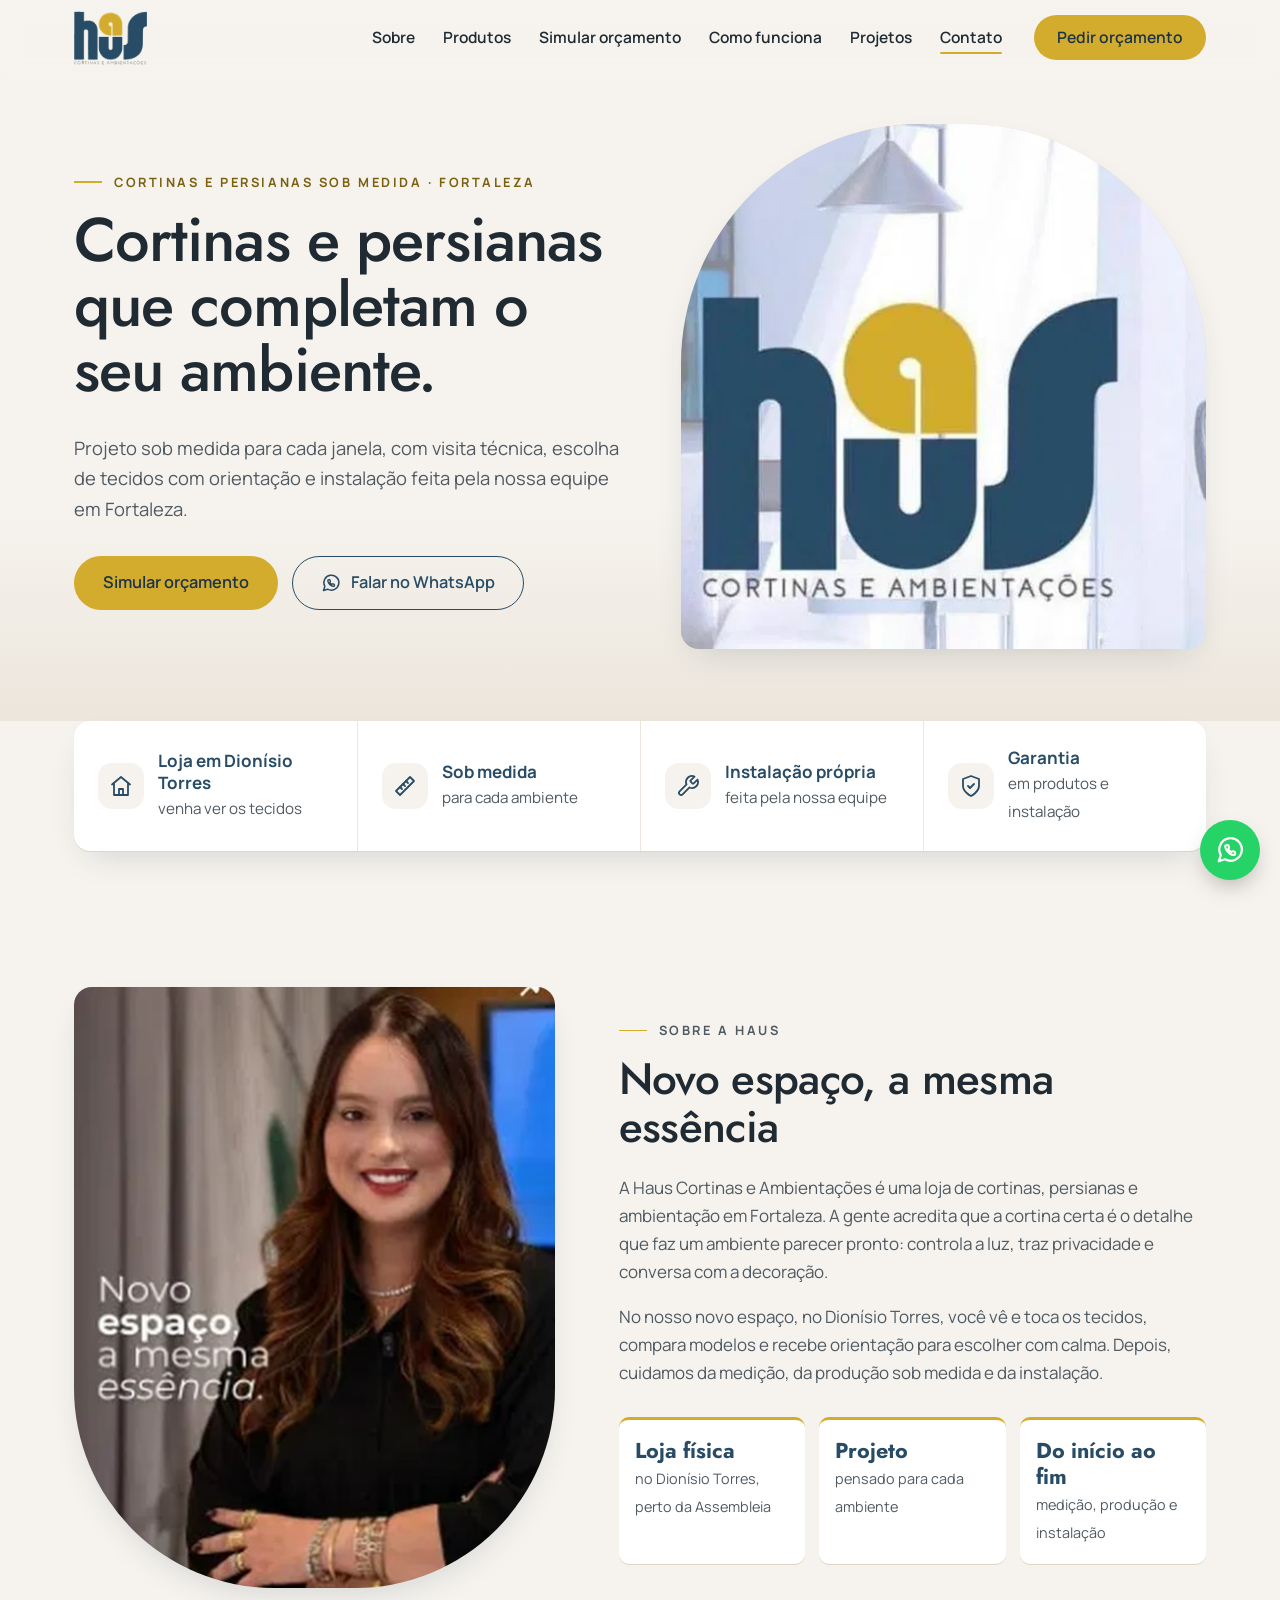
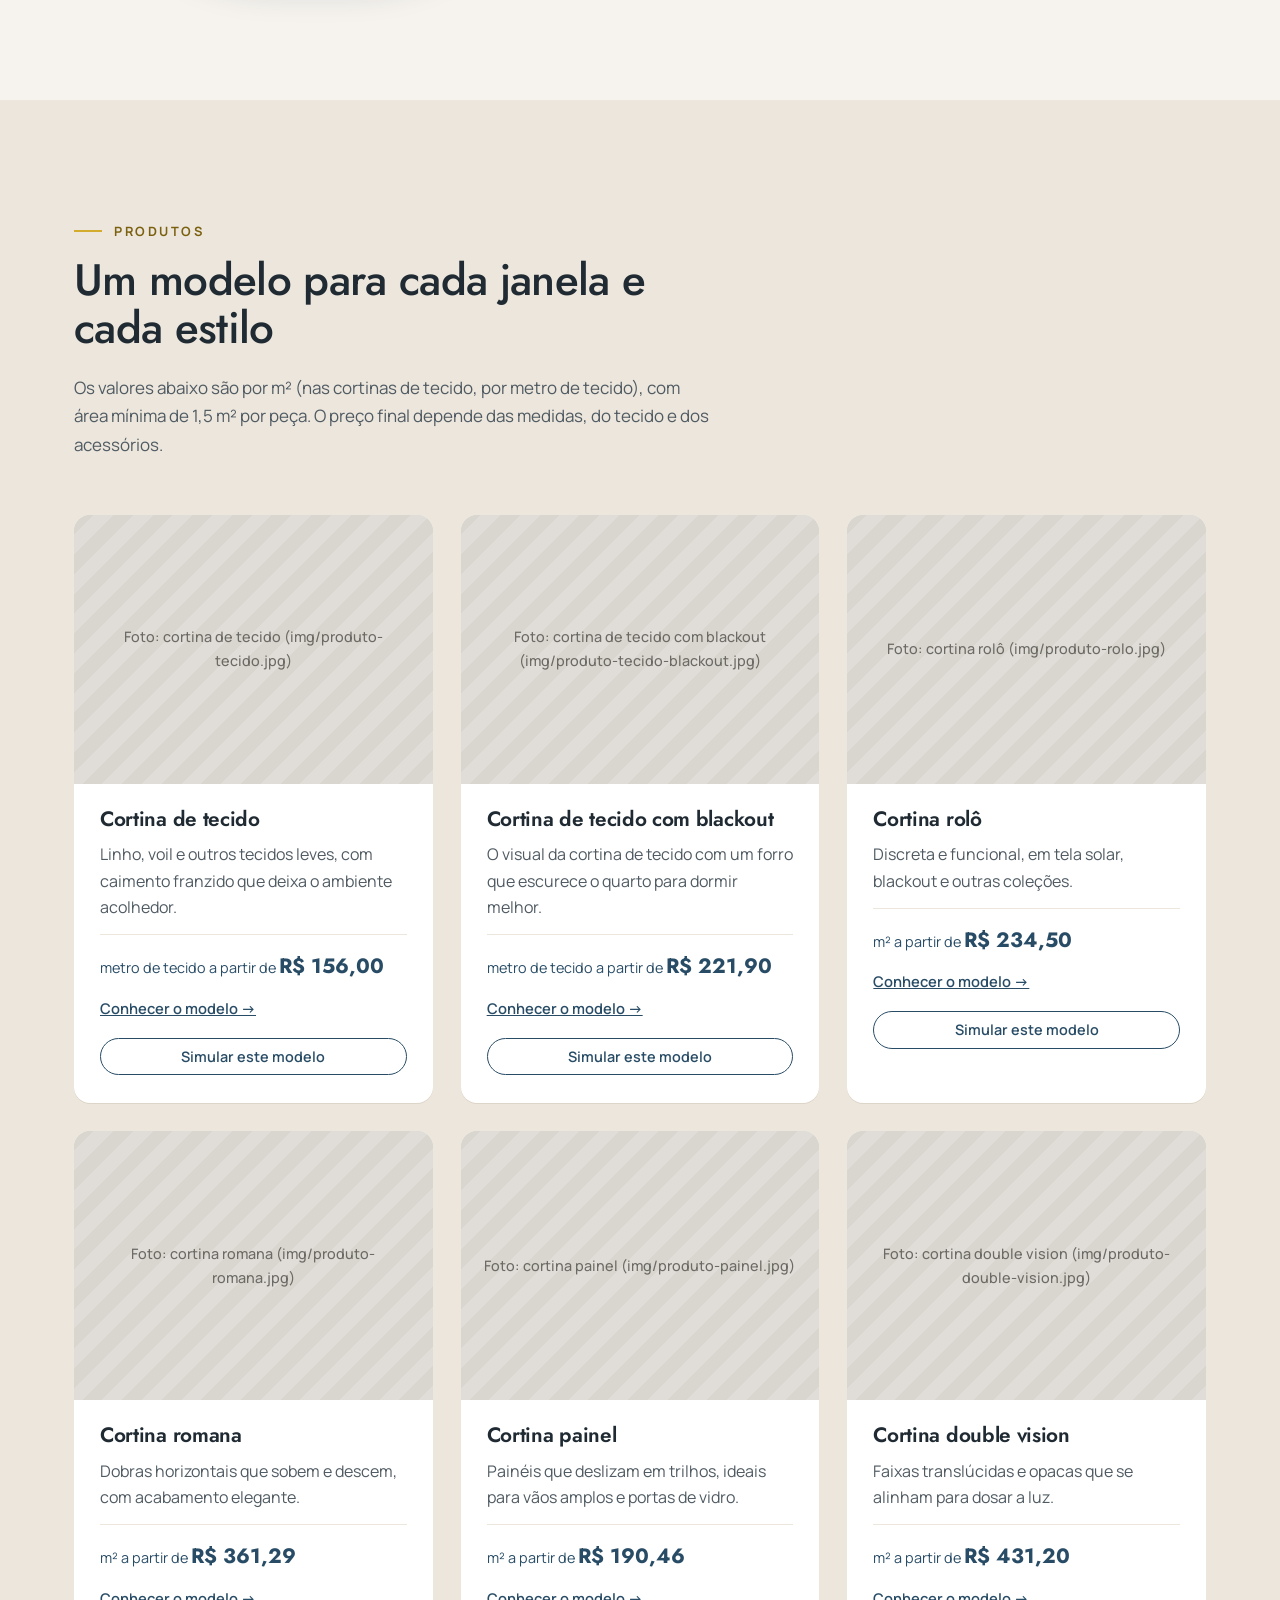
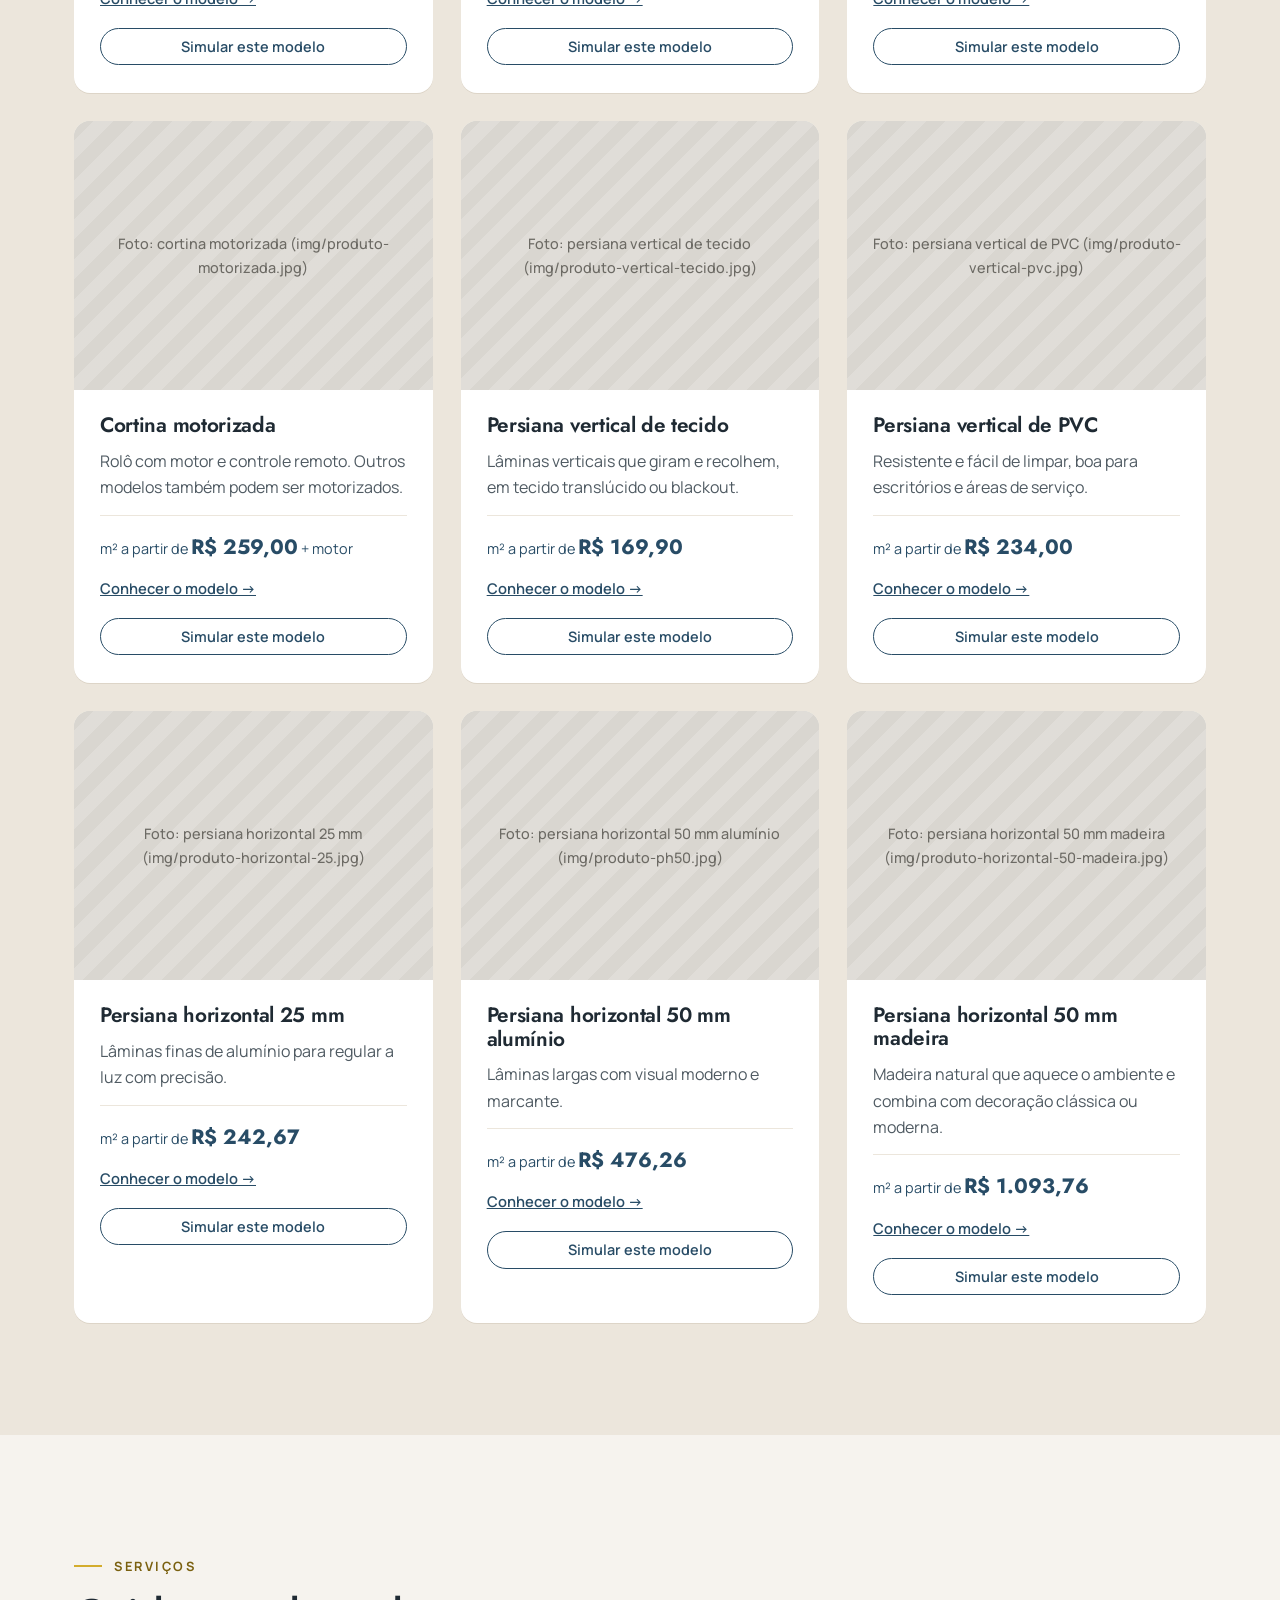
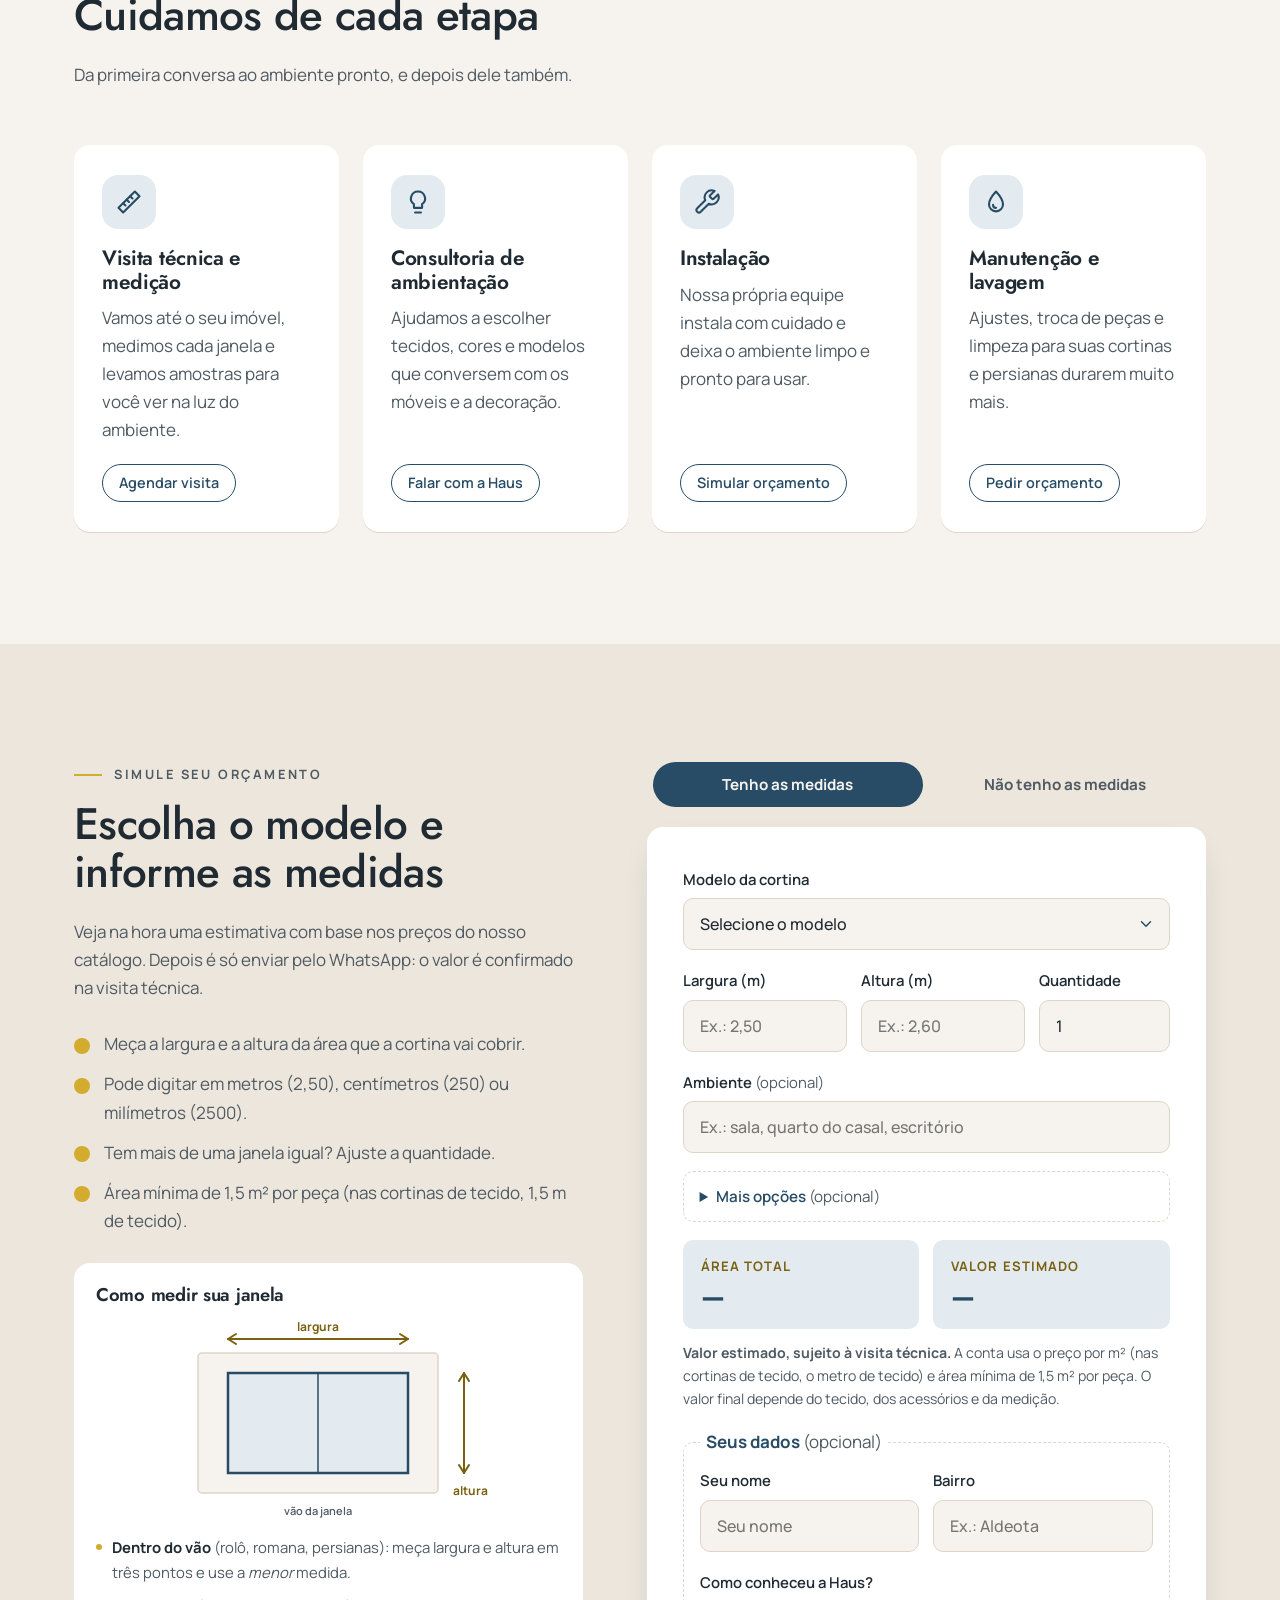
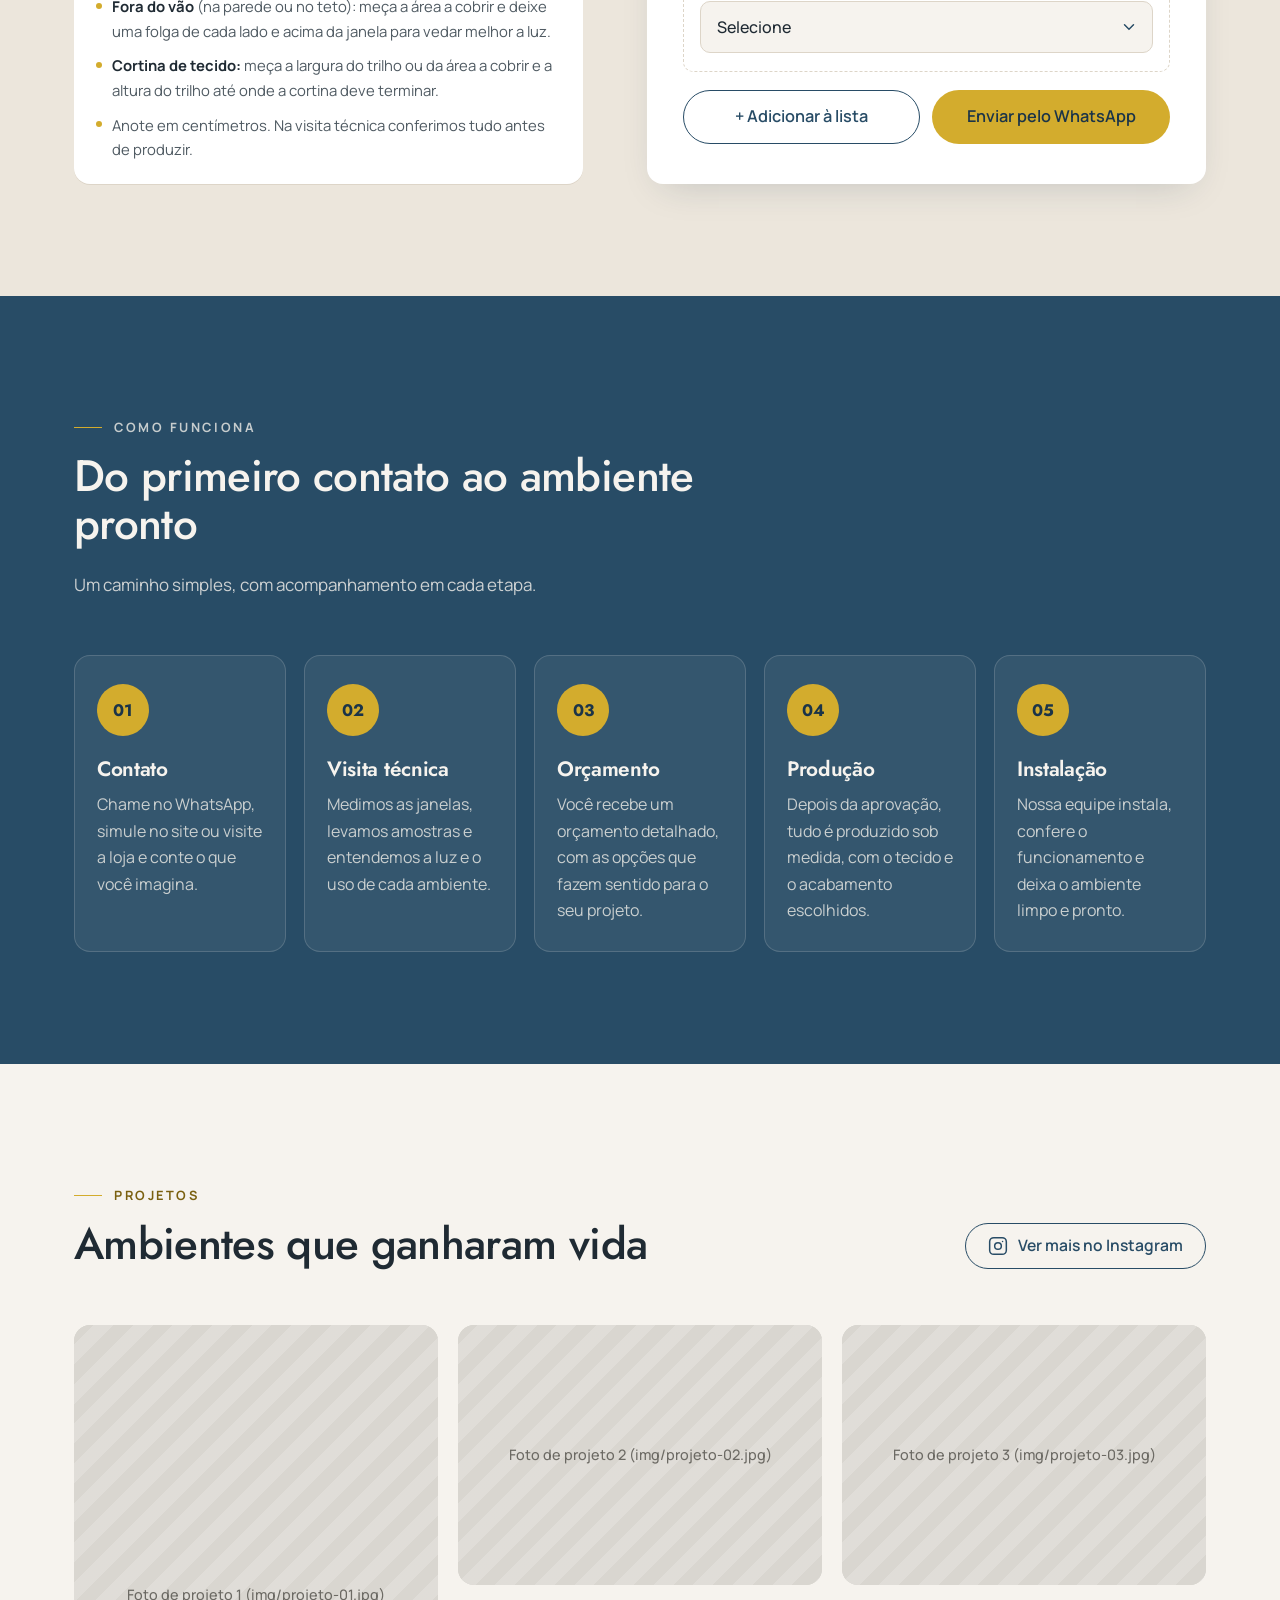
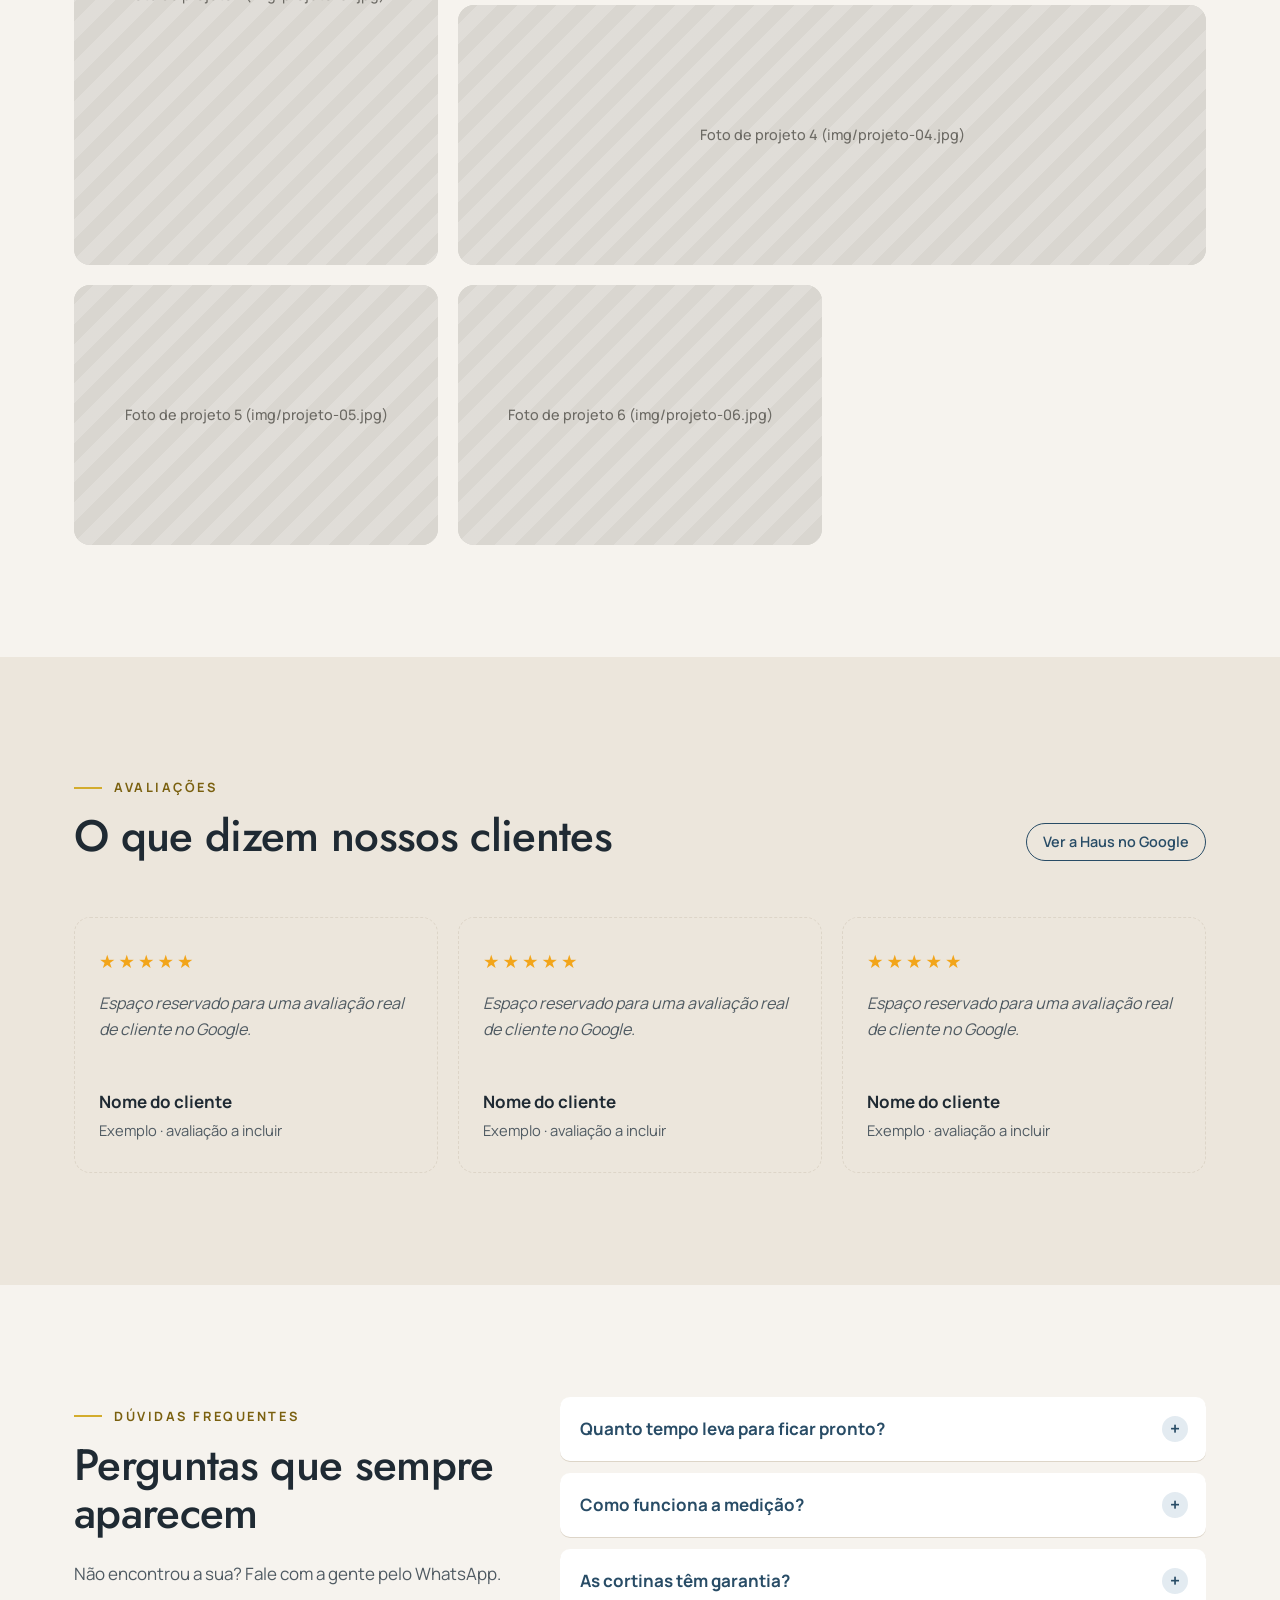
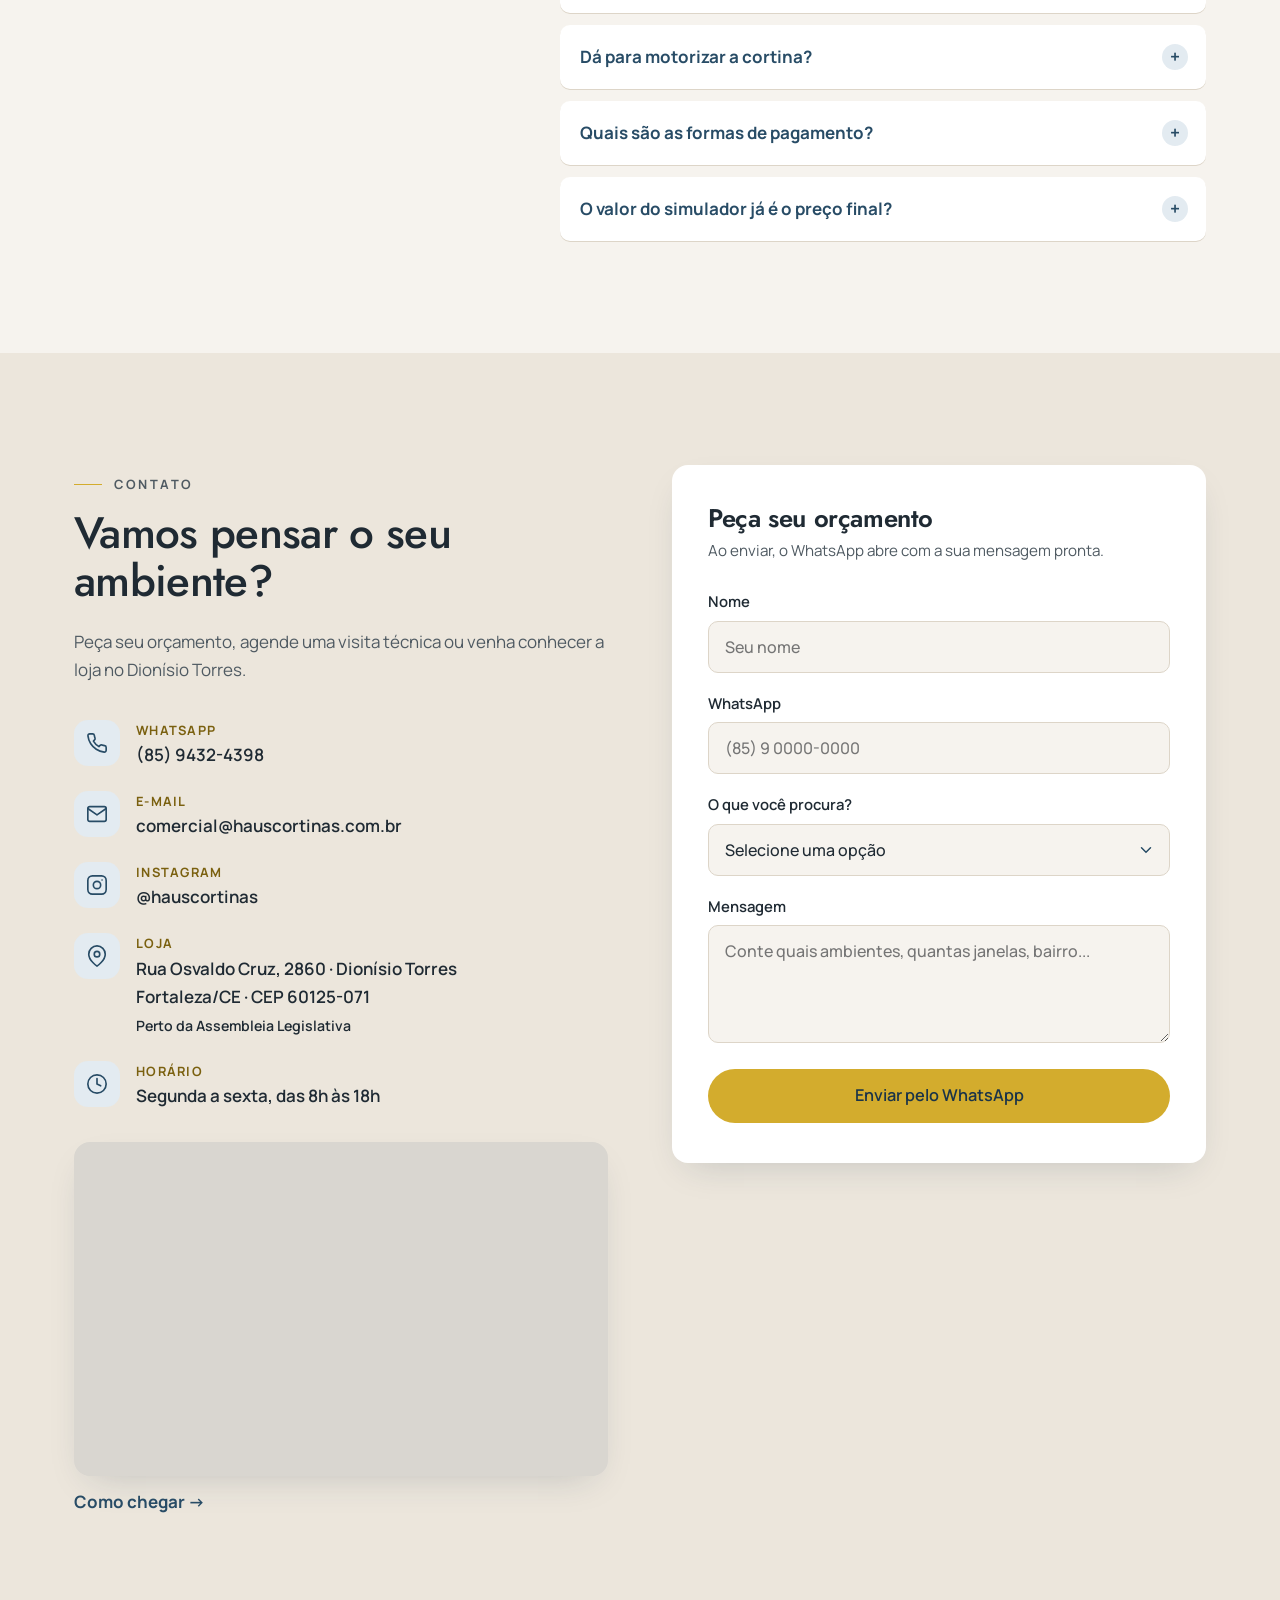
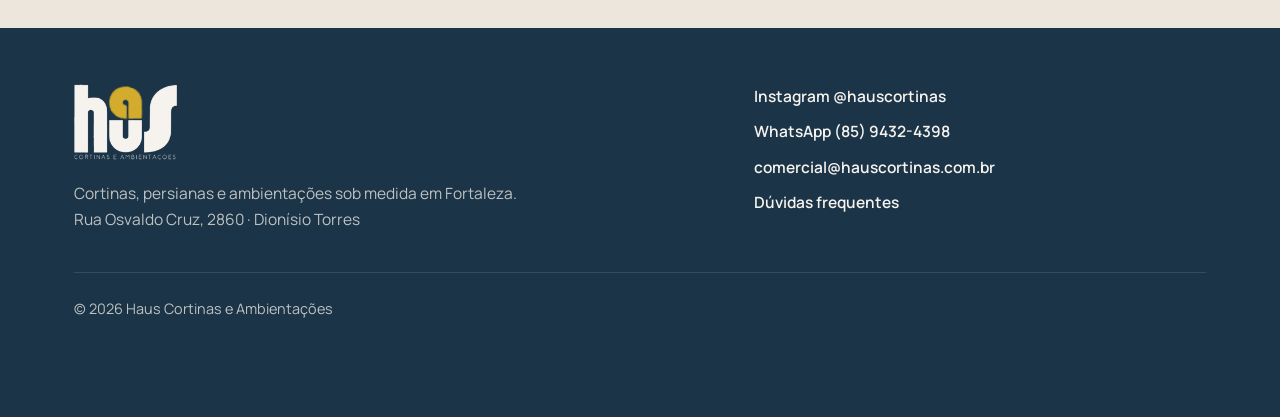
==== commit c13e3988: "Logo, foto da proprietária e imagem do topo da Haus Logo recortada com fundo transparente (cabeçalho" ====
--- a/index.html
+++ b/index.html
@@ -22,13 +22,13 @@
   <meta property="og:image:alt" content="Haus Cortinas e Ambientações, Fortaleza">
   <meta name="twitter:card" content="summary_large_image">
 
-  <link rel="icon" href="img/favicon.svg" type="image/svg+xml">
+  <link rel="icon" href="img/favicon-64.png" type="image/png">
   <link rel="apple-touch-icon" href="img/favicon-180.png">
 
   <link rel="preconnect" href="https://fonts.googleapis.com">
   <link rel="preconnect" href="https://fonts.gstatic.com" crossorigin>
   <link href="https://fonts.googleapis.com/css2?family=Jost:wght@400;500;600&family=Manrope:wght@400;500;600;700&display=swap" rel="stylesheet">
-  <link rel="stylesheet" href="css/style.css?v=1">
+  <link rel="stylesheet" href="css/style.css?v=2">
 
   <!-- Dados estruturados para o Google -->
   <script type="application/ld+json">
@@ -65,10 +65,8 @@
   <!-- 1. CABEÇALHO -->
   <header class="header" id="topo">
     <div class="container header__inner">
-      <!-- Logo em texto. Quando chegar a logo: <img src="img/logo-haus.png" alt="Haus Cortinas e Ambientações" width="..." height="..."> -->
       <a href="#topo" class="logo" aria-label="Haus Cortinas e Ambientações, voltar ao início">
-        <span class="logo__marca" aria-hidden="true">h<b>a</b>us</span>
-        <span class="logo__slogan" aria-hidden="true">CORTINAS E AMBIENTAÇÕES</span>
+        <img src="img/logo-haus.png" alt="Haus Cortinas e Ambientações" width="720" height="533">
       </a>
 
       <nav class="nav" id="menu" aria-label="Menu principal">
@@ -107,7 +105,7 @@
           </div>
         </div>
         <figure class="hero__media media" data-label="Foto grande: ambiente com cortina instalada (img/hero.jpg)">
-          <img src="img/hero.jpg" alt="Sala com cortina sob medida da Haus Cortinas e Ambientações em Fortaleza" width="900" height="1080" fetchpriority="high">
+          <img src="img/hero.jpg" alt="Logo da Haus Cortinas e Ambientações sobre um ambiente com cortina de voil" width="1006" height="888" fetchpriority="high">
         </figure>
       </div>
     </section>
@@ -140,7 +138,7 @@
     <section class="section" id="sobre">
       <div class="container sobre">
         <figure class="media sobre__media" data-label="Foto: a loja ou a proprietária (img/sobre.jpg)">
-          <img src="img/sobre.jpg" alt="Loja da Haus Cortinas e Ambientações no Dionísio Torres, em Fortaleza" loading="lazy" width="900" height="1125">
+          <img src="img/sobre.jpg" alt="Proprietária da Haus Cortinas e Ambientações no novo espaço da loja, em Fortaleza" loading="lazy" width="482" height="646">
         </figure>
         <div class="sobre__texto">
           <p class="eyebrow">Sobre a Haus</p>
@@ -870,9 +868,8 @@
     <div class="container footer__inner">
       <div class="footer__brand">
         <a href="#topo" class="logo logo--light" aria-label="Haus Cortinas e Ambientações, voltar ao início">
-          <span class="logo__marca" aria-hidden="true">h<b>a</b>us</span>
-          <span class="logo__slogan" aria-hidden="true">CORTINAS E AMBIENTAÇÕES</span>
-        </a>
+        <img src="img/logo-haus-claro.png" alt="Haus Cortinas e Ambientações" width="720" height="533" loading="lazy">
+      </a>
         <p>Cortinas, persianas e ambientações sob medida em Fortaleza.<br>Rua Osvaldo Cruz, 2860 · Dionísio Torres</p>
       </div>
 
--- a/css/style.css
+++ b/css/style.css
@@ -1397,3 +1397,11 @@
 .section--escura .section__head p:last-child { color: rgba(246, 243, 238, .8); }
 .modelo__bloco ul { list-style: disc; }
 .modelo__bloco li::marker { color: var(--destaque); }
+
+/* Logo da Haus (img/logo-haus.png e a versão clara no rodapé) */
+.logo img { height: 54px; width: auto; }
+.logo--light img { height: 76px; }
+@media (max-width: 860px) { .logo img { height: 44px; } .logo--light img { height: 64px; } }
+
+/* Foto do topo: imagem da marca, quadrada para não cortar a logo */
+.hero:not(.hero--modelo) .hero__media { aspect-ratio: 1 / 1; }
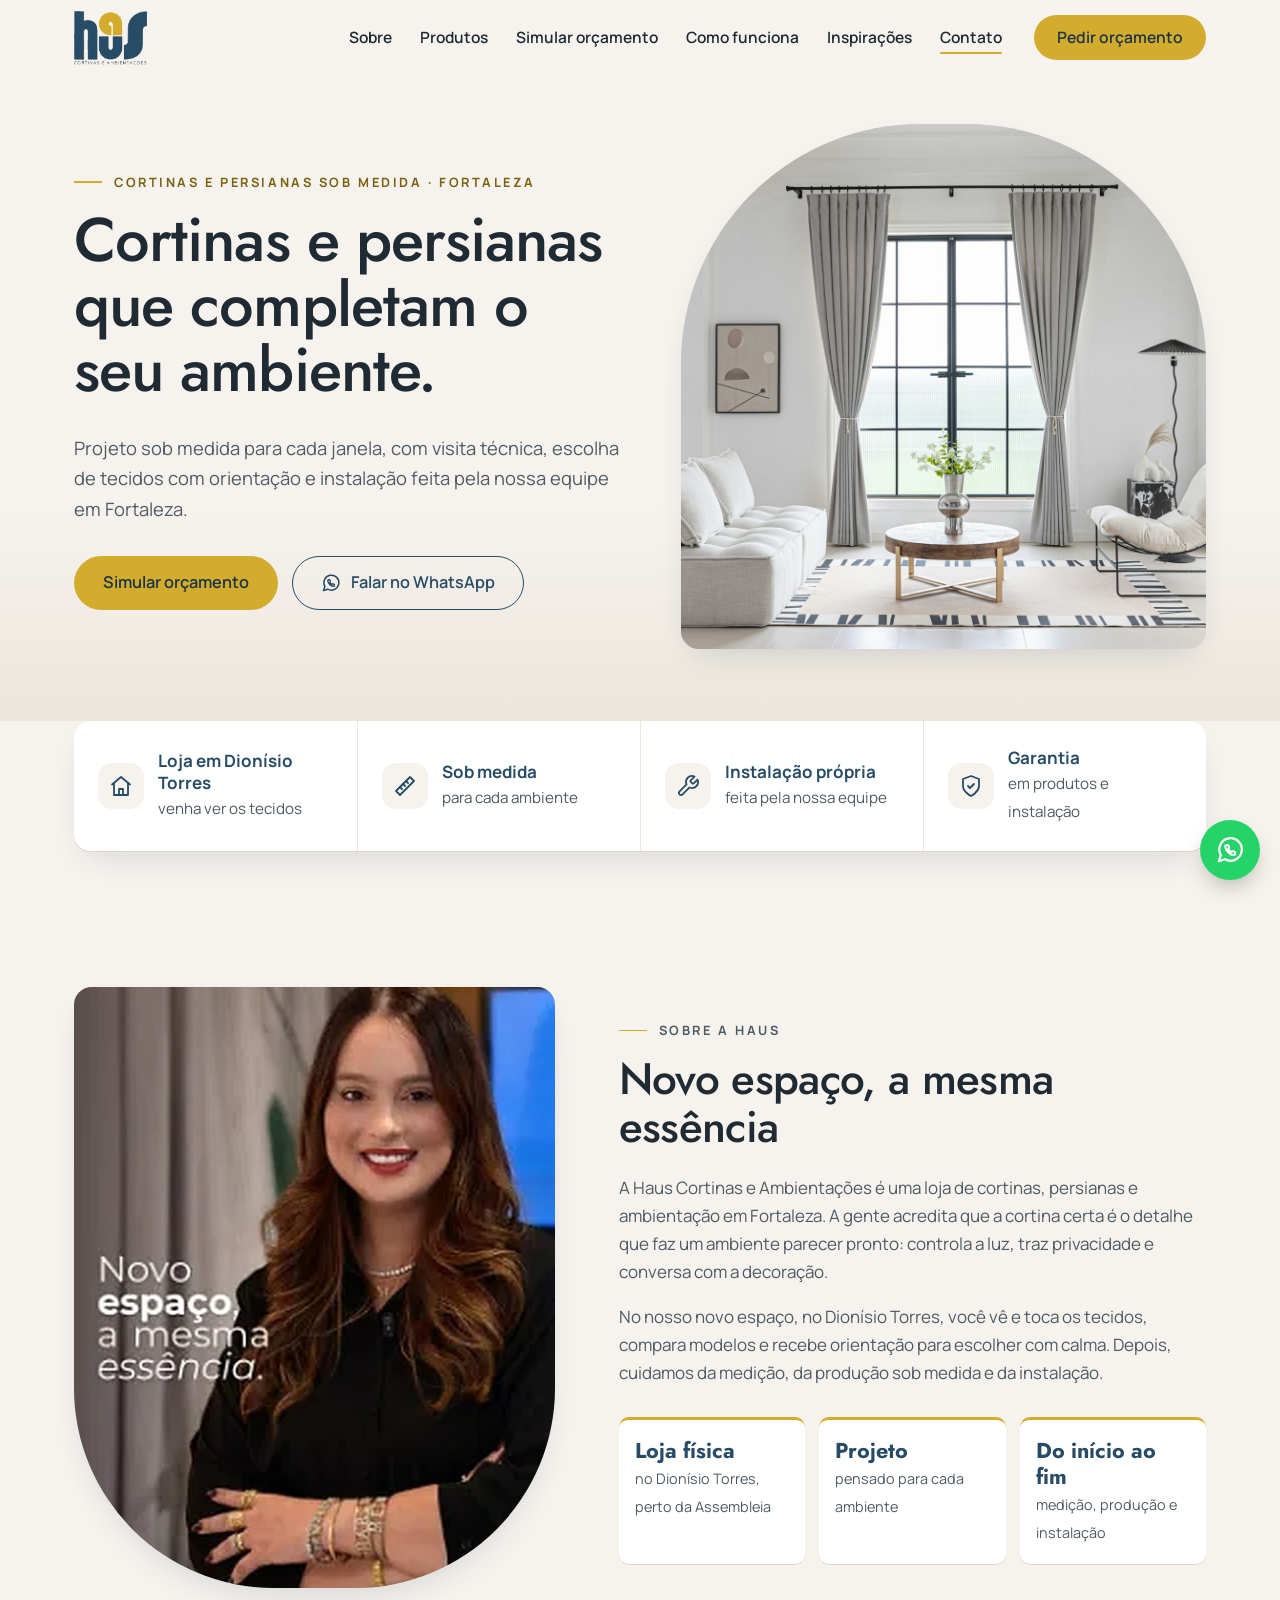
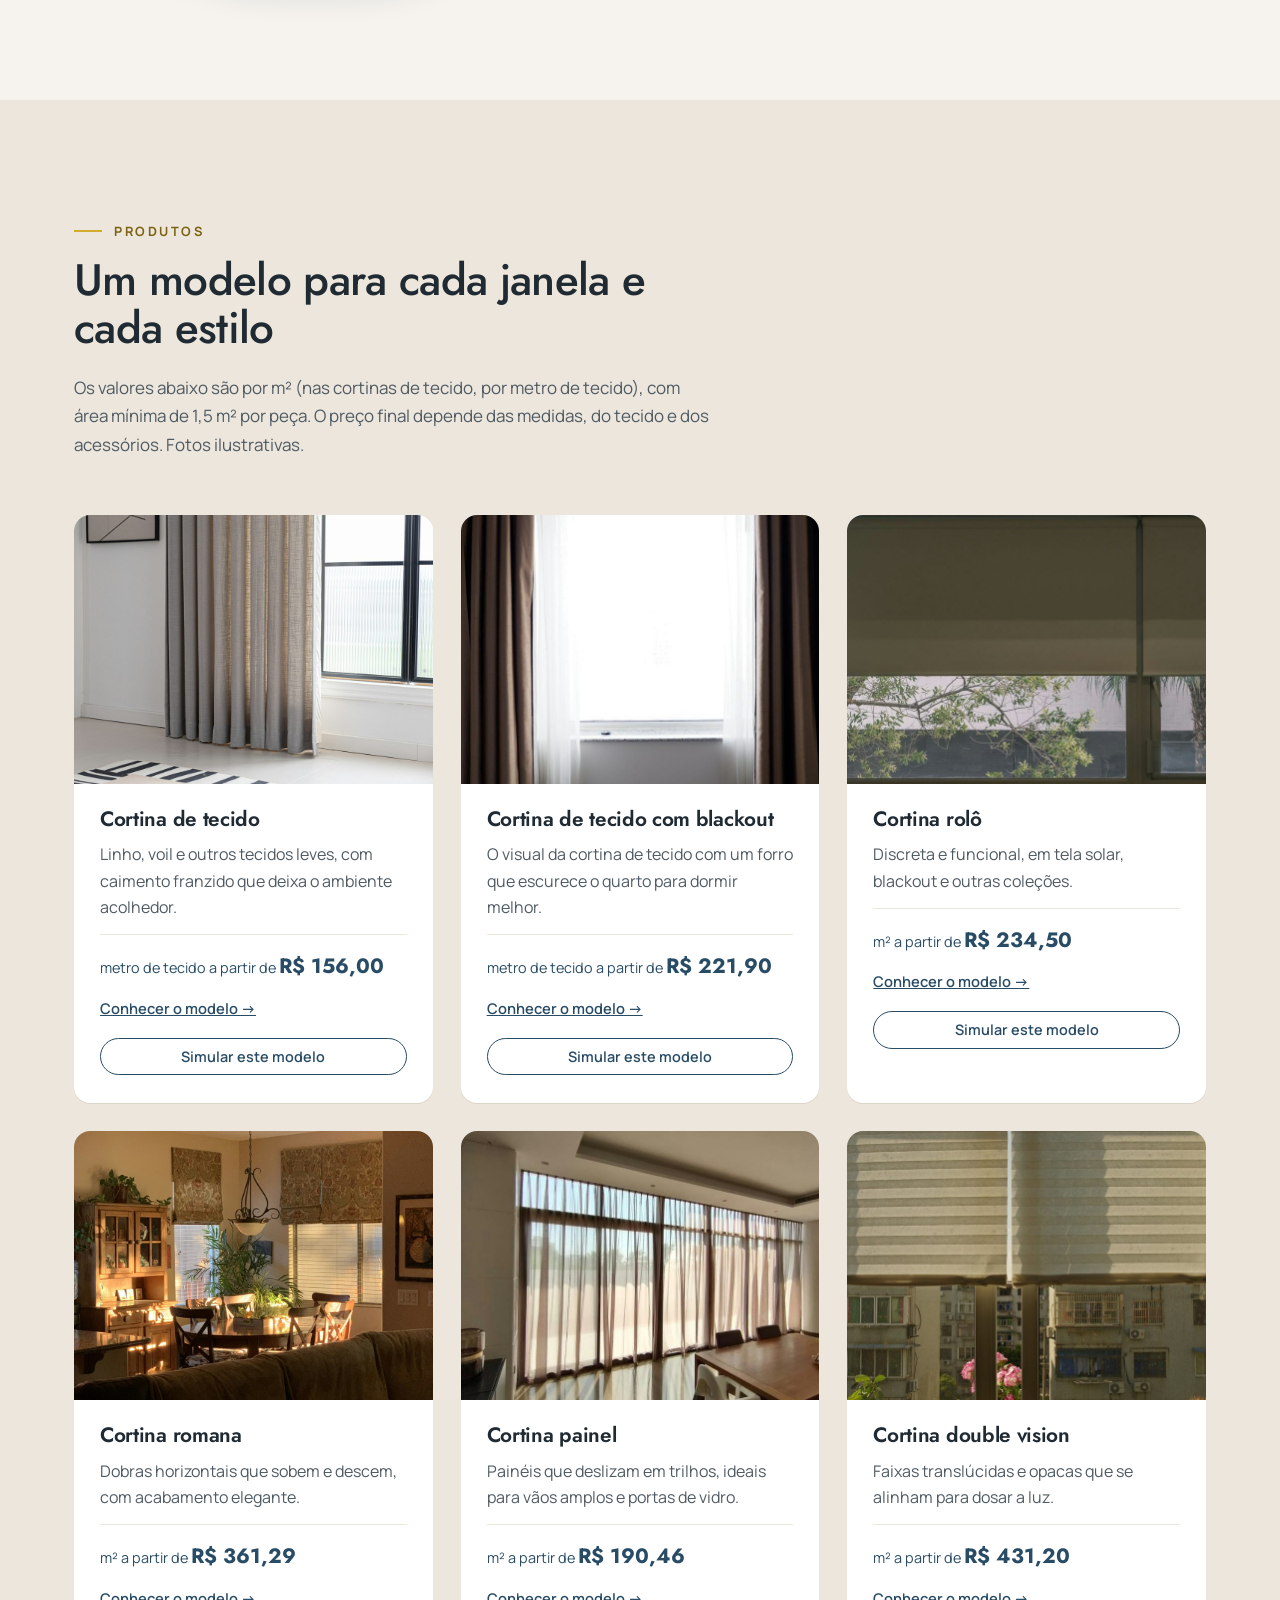
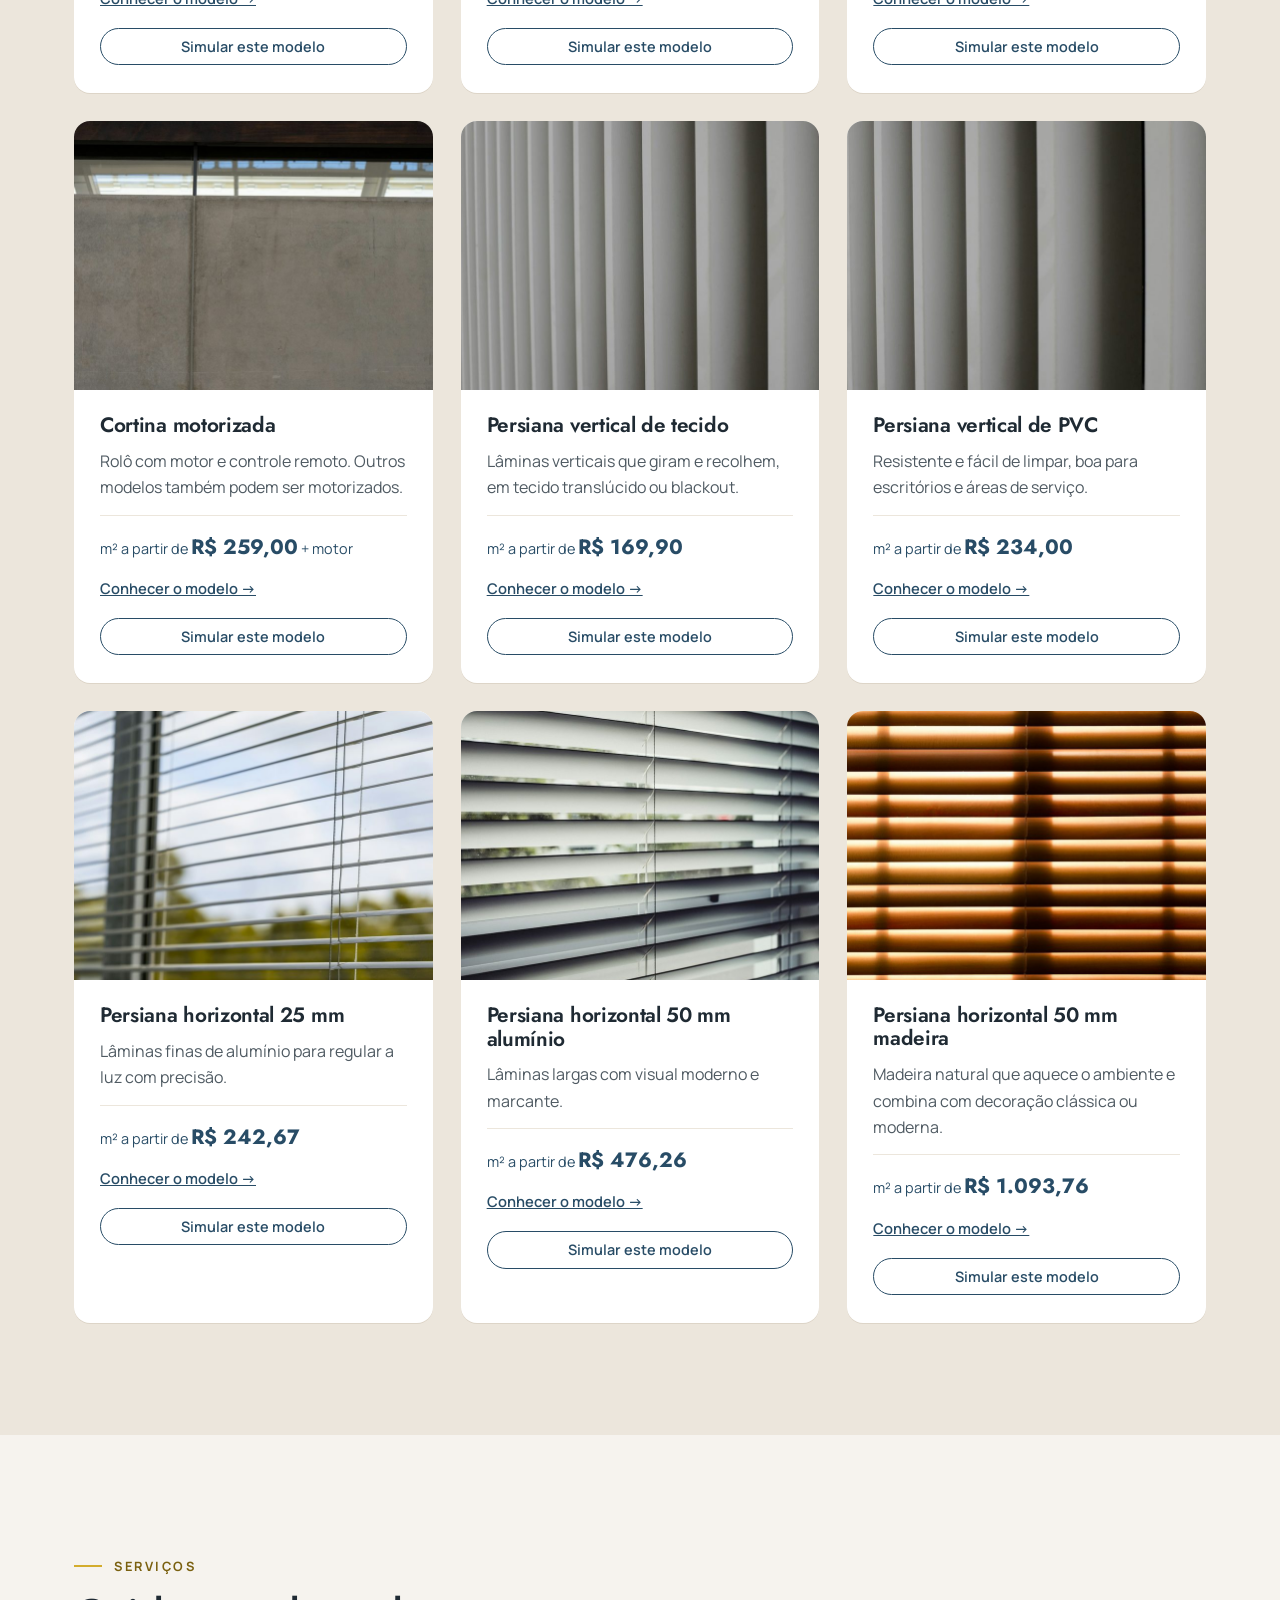
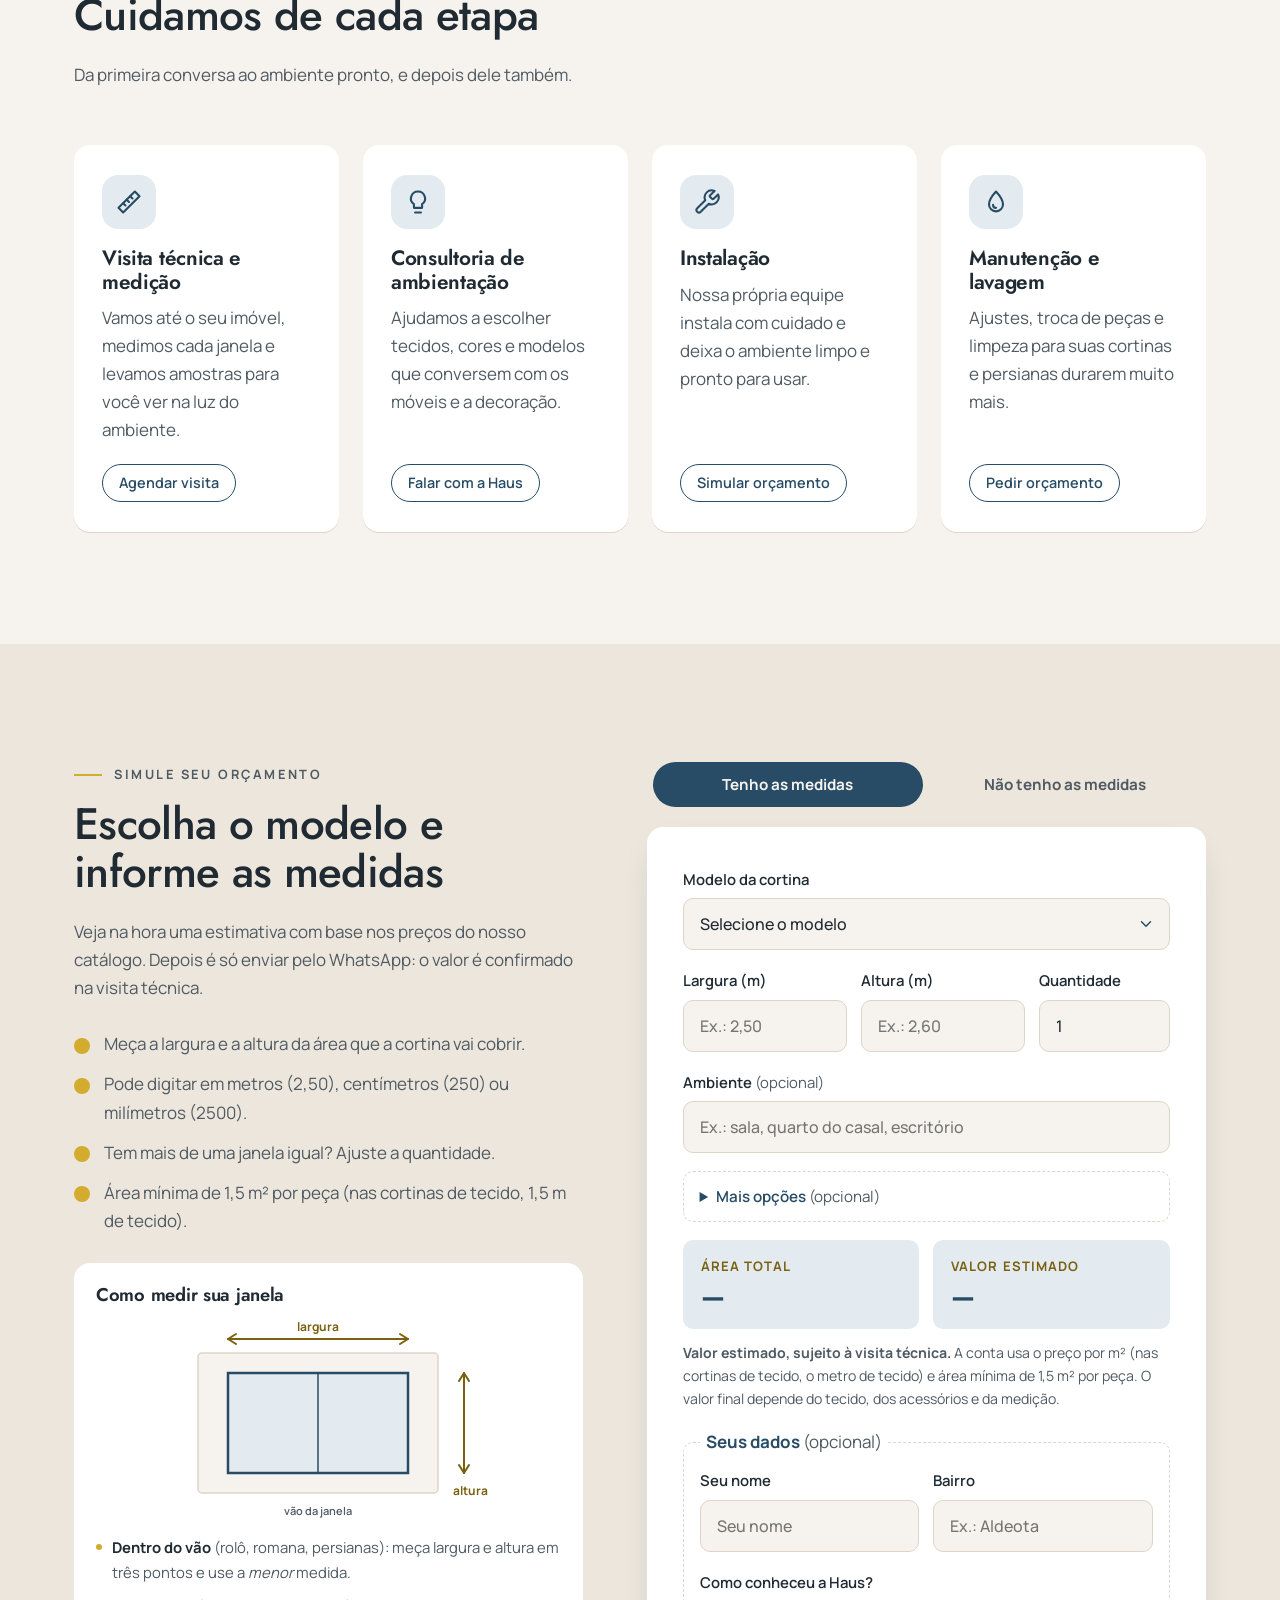
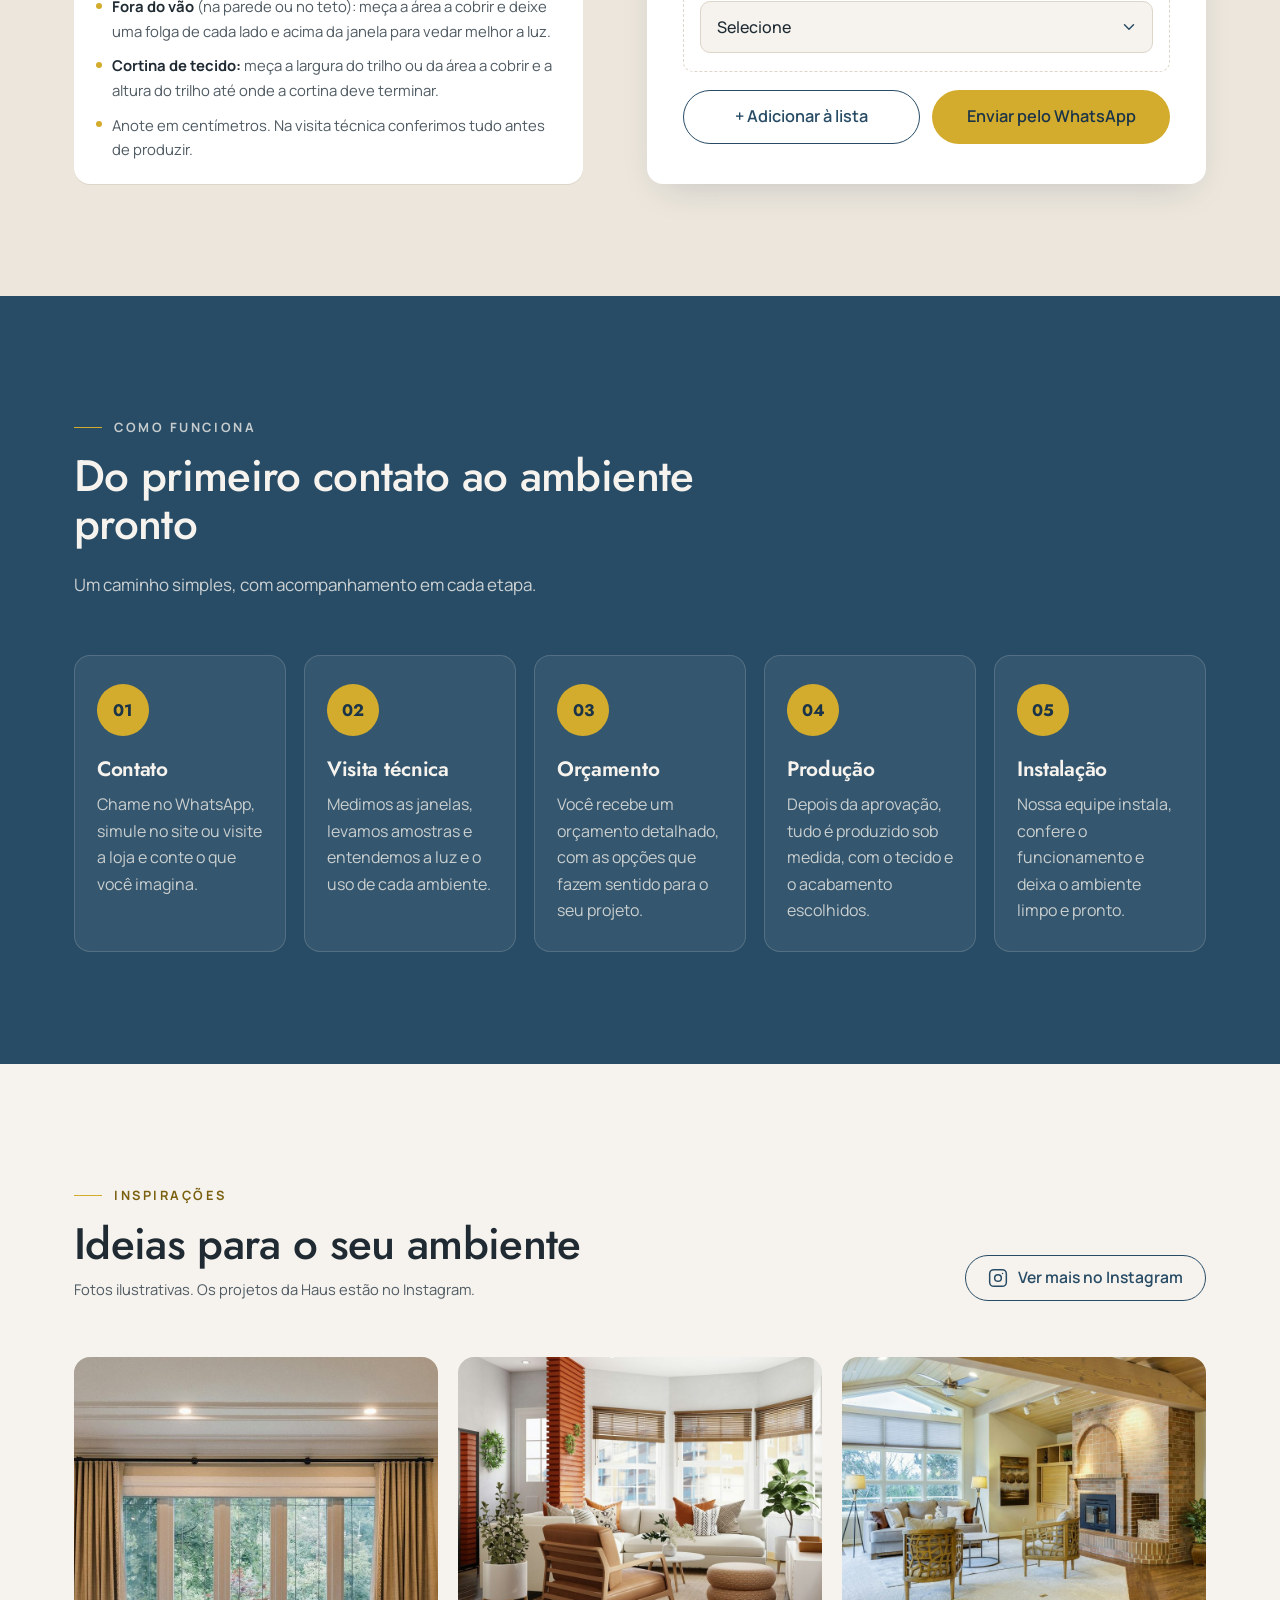
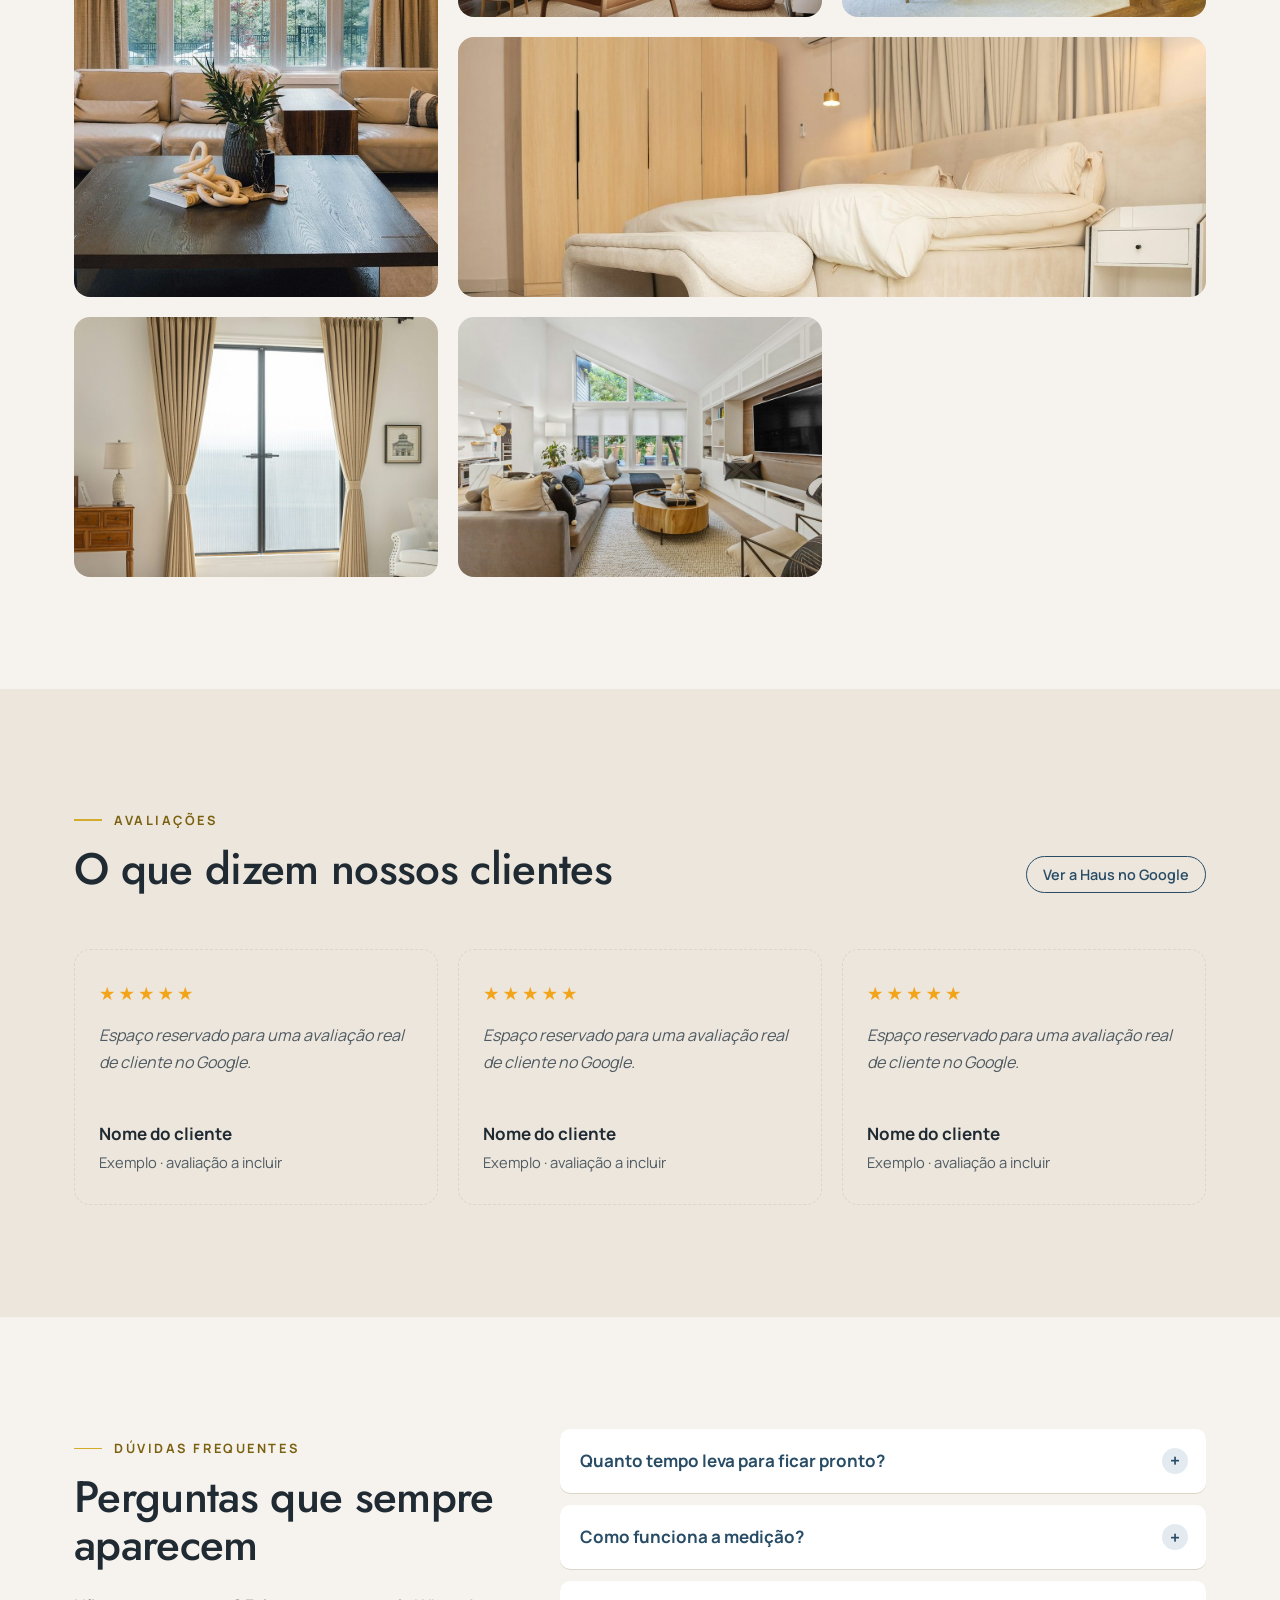
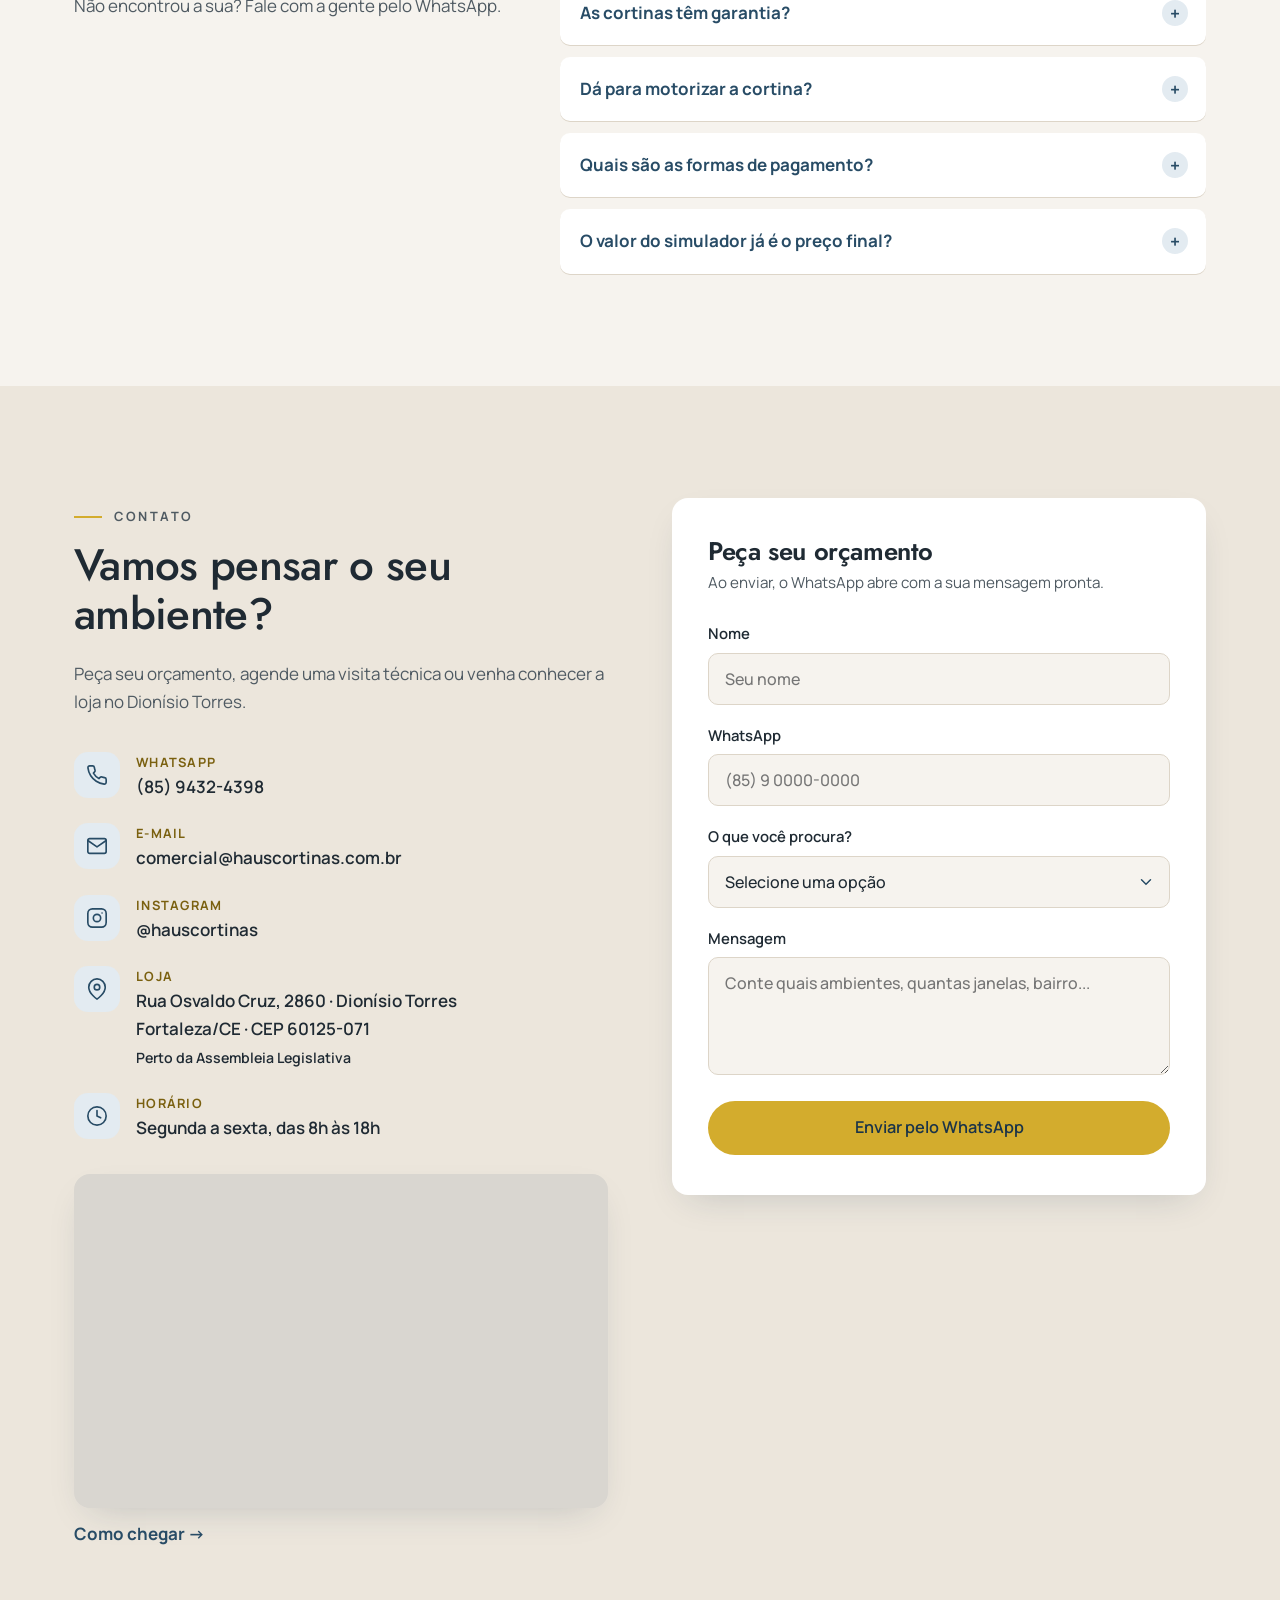
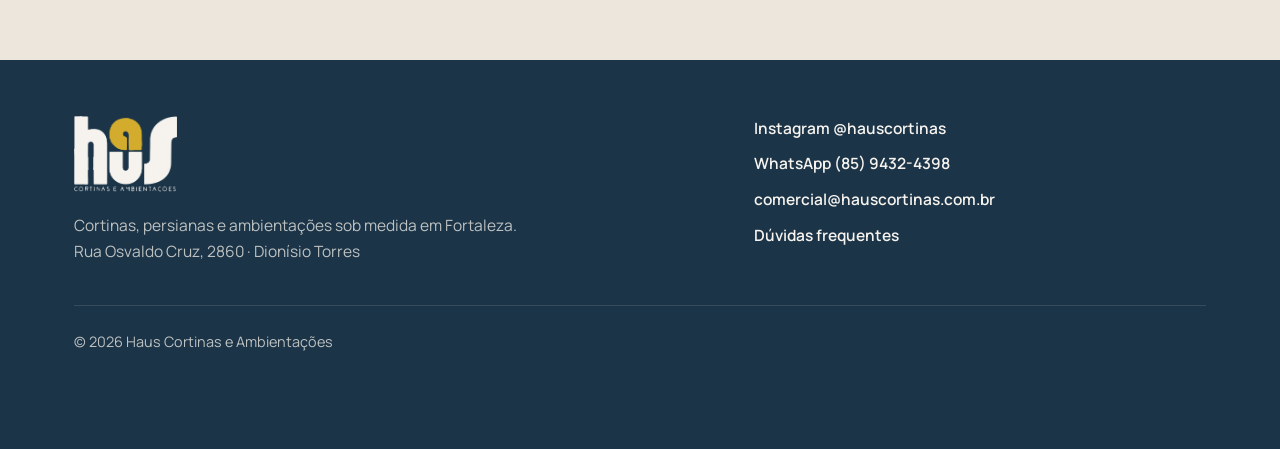
==== commit b392aab8: "Fotos ilustrativas, logo mais nítida e foto da proprietária melhorada Produtos, topo e galeria com f" ====
--- a/index.html
+++ b/index.html
@@ -28,7 +28,7 @@
   <link rel="preconnect" href="https://fonts.googleapis.com">
   <link rel="preconnect" href="https://fonts.gstatic.com" crossorigin>
   <link href="https://fonts.googleapis.com/css2?family=Jost:wght@400;500;600&family=Manrope:wght@400;500;600;700&display=swap" rel="stylesheet">
-  <link rel="stylesheet" href="css/style.css?v=2">
+  <link rel="stylesheet" href="css/style.css?v=3">
 
   <!-- Dados estruturados para o Google -->
   <script type="application/ld+json">
@@ -66,7 +66,7 @@
   <header class="header" id="topo">
     <div class="container header__inner">
       <a href="#topo" class="logo" aria-label="Haus Cortinas e Ambientações, voltar ao início">
-        <img src="img/logo-haus.png" alt="Haus Cortinas e Ambientações" width="720" height="533">
+        <img src="img/logo-haus.png" alt="Haus Cortinas e Ambientações" width="900" height="664">
       </a>
 
       <nav class="nav" id="menu" aria-label="Menu principal">
@@ -75,7 +75,7 @@
           <li><a href="#produtos" class="nav__link">Produtos</a></li>
           <li><a href="#simulador" class="nav__link">Simular orçamento</a></li>
           <li><a href="#como-funciona" class="nav__link">Como funciona</a></li>
-          <li><a href="#projetos" class="nav__link">Projetos</a></li>
+          <li><a href="#projetos" class="nav__link">Inspirações</a></li>
           <li><a href="#contato" class="nav__link">Contato</a></li>
         </ul>
         <a href="#contato" class="btn btn--primary nav__cta">Pedir orçamento</a>
@@ -105,7 +105,7 @@
           </div>
         </div>
         <figure class="hero__media media" data-label="Foto grande: ambiente com cortina instalada (img/hero.jpg)">
-          <img src="img/hero.jpg" alt="Logo da Haus Cortinas e Ambientações sobre um ambiente com cortina de voil" width="1006" height="888" fetchpriority="high">
+          <img src="img/hero.jpg" alt="Sala clara com cortinas de tecido cinza em janela ampla" width="1100" height="1100" fetchpriority="high">
         </figure>
       </div>
     </section>
@@ -138,7 +138,7 @@
     <section class="section" id="sobre">
       <div class="container sobre">
         <figure class="media sobre__media" data-label="Foto: a loja ou a proprietária (img/sobre.jpg)">
-          <img src="img/sobre.jpg" alt="Proprietária da Haus Cortinas e Ambientações no novo espaço da loja, em Fortaleza" loading="lazy" width="482" height="646">
+          <img src="img/sobre.jpg" alt="Proprietária da Haus Cortinas e Ambientações no novo espaço da loja, em Fortaleza" loading="lazy" width="723" height="909">
         </figure>
         <div class="sobre__texto">
           <p class="eyebrow">Sobre a Haus</p>
@@ -160,7 +160,7 @@
         <div class="section__head">
           <p class="eyebrow">Produtos</p>
           <h2>Um modelo para cada janela e cada estilo</h2>
-          <p>Os valores abaixo são por m² (nas cortinas de tecido, por metro de tecido), com área mínima de 1,5 m² por peça. O preço final depende das medidas, do tecido e dos acessórios.</p>
+          <p>Os valores abaixo são por m² (nas cortinas de tecido, por metro de tecido), com área mínima de 1,5 m² por peça. O preço final depende das medidas, do tecido e dos acessórios. Fotos ilustrativas.</p>
         </div>
 
         <div class="products">
@@ -663,13 +663,15 @@
       </div>
     </section>
 
-    <!-- PROJETOS (espaços reservados até chegarem as fotos do Instagram) -->
+    <!-- INSPIRAÇÕES: fotos de banco de imagens (Unsplash, licença livre), ilustrativas.
+         Quando chegarem as fotos de projetos reais da Haus, trocar e voltar o título para "Projetos". -->
     <section class="section" id="projetos">
       <div class="container">
         <div class="section__head section__head--row">
           <div>
-            <p class="eyebrow">Projetos</p>
-            <h2>Ambientes que ganharam vida</h2>
+            <p class="eyebrow">Inspirações</p>
+            <h2>Ideias para o seu ambiente</h2>
+            <p class="galeria__nota">Fotos ilustrativas. Os projetos da Haus estão no Instagram.</p>
           </div>
           <a href="https://www.instagram.com/hauscortinas/" class="btn btn--outline" target="_blank" rel="noopener" data-instagram>
             <svg class="icon" viewBox="0 0 24 24" aria-hidden="true"><rect x="2" y="2" width="20" height="20" rx="5"/><circle cx="12" cy="12" r="4"/><path d="M17.5 6.5h.01"/></svg>
@@ -679,22 +681,22 @@
 
         <div class="gallery">
           <figure class="media gallery__item gallery__item--tall" data-label="Foto de projeto 1 (img/projeto-01.jpg)">
-            <img src="img/projeto-01.jpg" alt="Projeto da Haus Cortinas e Ambientações em Fortaleza" loading="lazy">
+            <img src="img/projeto-01.jpg" alt="Sala de estar ampla com cortinas em janelas grandes (foto ilustrativa)" loading="lazy">
           </figure>
           <figure class="media gallery__item" data-label="Foto de projeto 2 (img/projeto-02.jpg)">
-            <img src="img/projeto-02.jpg" alt="Projeto da Haus Cortinas e Ambientações em Fortaleza" loading="lazy">
+            <img src="img/projeto-02.jpg" alt="Sala aconchegante com persianas de tecido natural (foto ilustrativa)" loading="lazy">
           </figure>
           <figure class="media gallery__item" data-label="Foto de projeto 3 (img/projeto-03.jpg)">
-            <img src="img/projeto-03.jpg" alt="Projeto da Haus Cortinas e Ambientações em Fortaleza" loading="lazy">
+            <img src="img/projeto-03.jpg" alt="Sala com lareira e cortinas em janelas altas (foto ilustrativa)" loading="lazy">
           </figure>
           <figure class="media gallery__item gallery__item--wide" data-label="Foto de projeto 4 (img/projeto-04.jpg)">
-            <img src="img/projeto-04.jpg" alt="Projeto da Haus Cortinas e Ambientações em Fortaleza" loading="lazy">
+            <img src="img/projeto-04.jpg" alt="Quarto claro com cortina de tecido leve (foto ilustrativa)" loading="lazy">
           </figure>
           <figure class="media gallery__item" data-label="Foto de projeto 5 (img/projeto-05.jpg)">
-            <img src="img/projeto-05.jpg" alt="Projeto da Haus Cortinas e Ambientações em Fortaleza" loading="lazy">
+            <img src="img/projeto-05.jpg" alt="Cortinas de tecido bege em janela com vista (foto ilustrativa)" loading="lazy">
           </figure>
           <figure class="media gallery__item" data-label="Foto de projeto 6 (img/projeto-06.jpg)">
-            <img src="img/projeto-06.jpg" alt="Projeto da Haus Cortinas e Ambientações em Fortaleza" loading="lazy">
+            <img src="img/projeto-06.jpg" alt="Sala integrada com cortinas claras (foto ilustrativa)" loading="lazy">
           </figure>
         </div>
         <div class="gallery__mais">
@@ -868,7 +870,7 @@
     <div class="container footer__inner">
       <div class="footer__brand">
         <a href="#topo" class="logo logo--light" aria-label="Haus Cortinas e Ambientações, voltar ao início">
-        <img src="img/logo-haus-claro.png" alt="Haus Cortinas e Ambientações" width="720" height="533" loading="lazy">
+        <img src="img/logo-haus-claro.png" alt="Haus Cortinas e Ambientações" width="900" height="664" loading="lazy">
       </a>
         <p>Cortinas, persianas e ambientações sob medida em Fortaleza.<br>Rua Osvaldo Cruz, 2860 · Dionísio Torres</p>
       </div>
--- a/css/style.css
+++ b/css/style.css
@@ -1405,3 +1405,4 @@
 
 /* Foto do topo: imagem da marca, quadrada para não cortar a logo */
 .hero:not(.hero--modelo) .hero__media { aspect-ratio: 1 / 1; }
+.galeria__nota { margin: 8px 0 0; font-size: .92rem; color: var(--texto-suave); }
